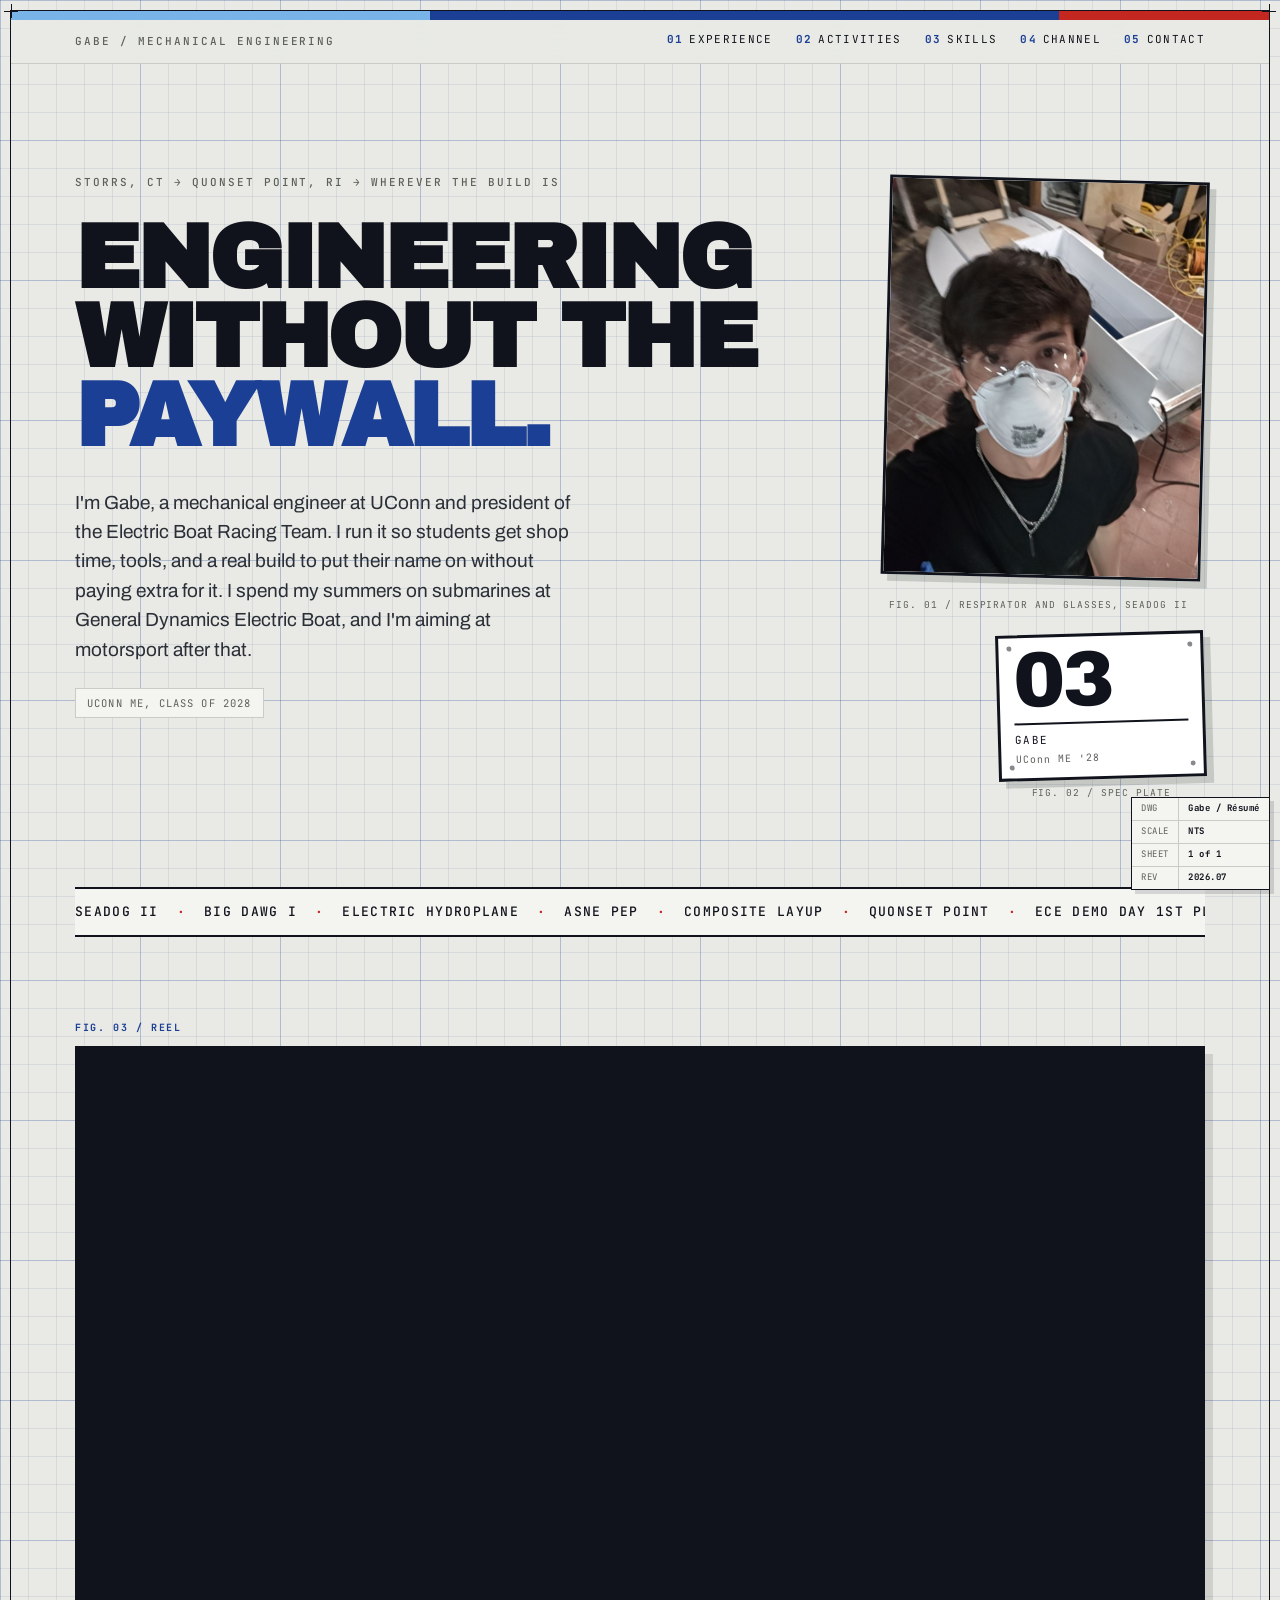
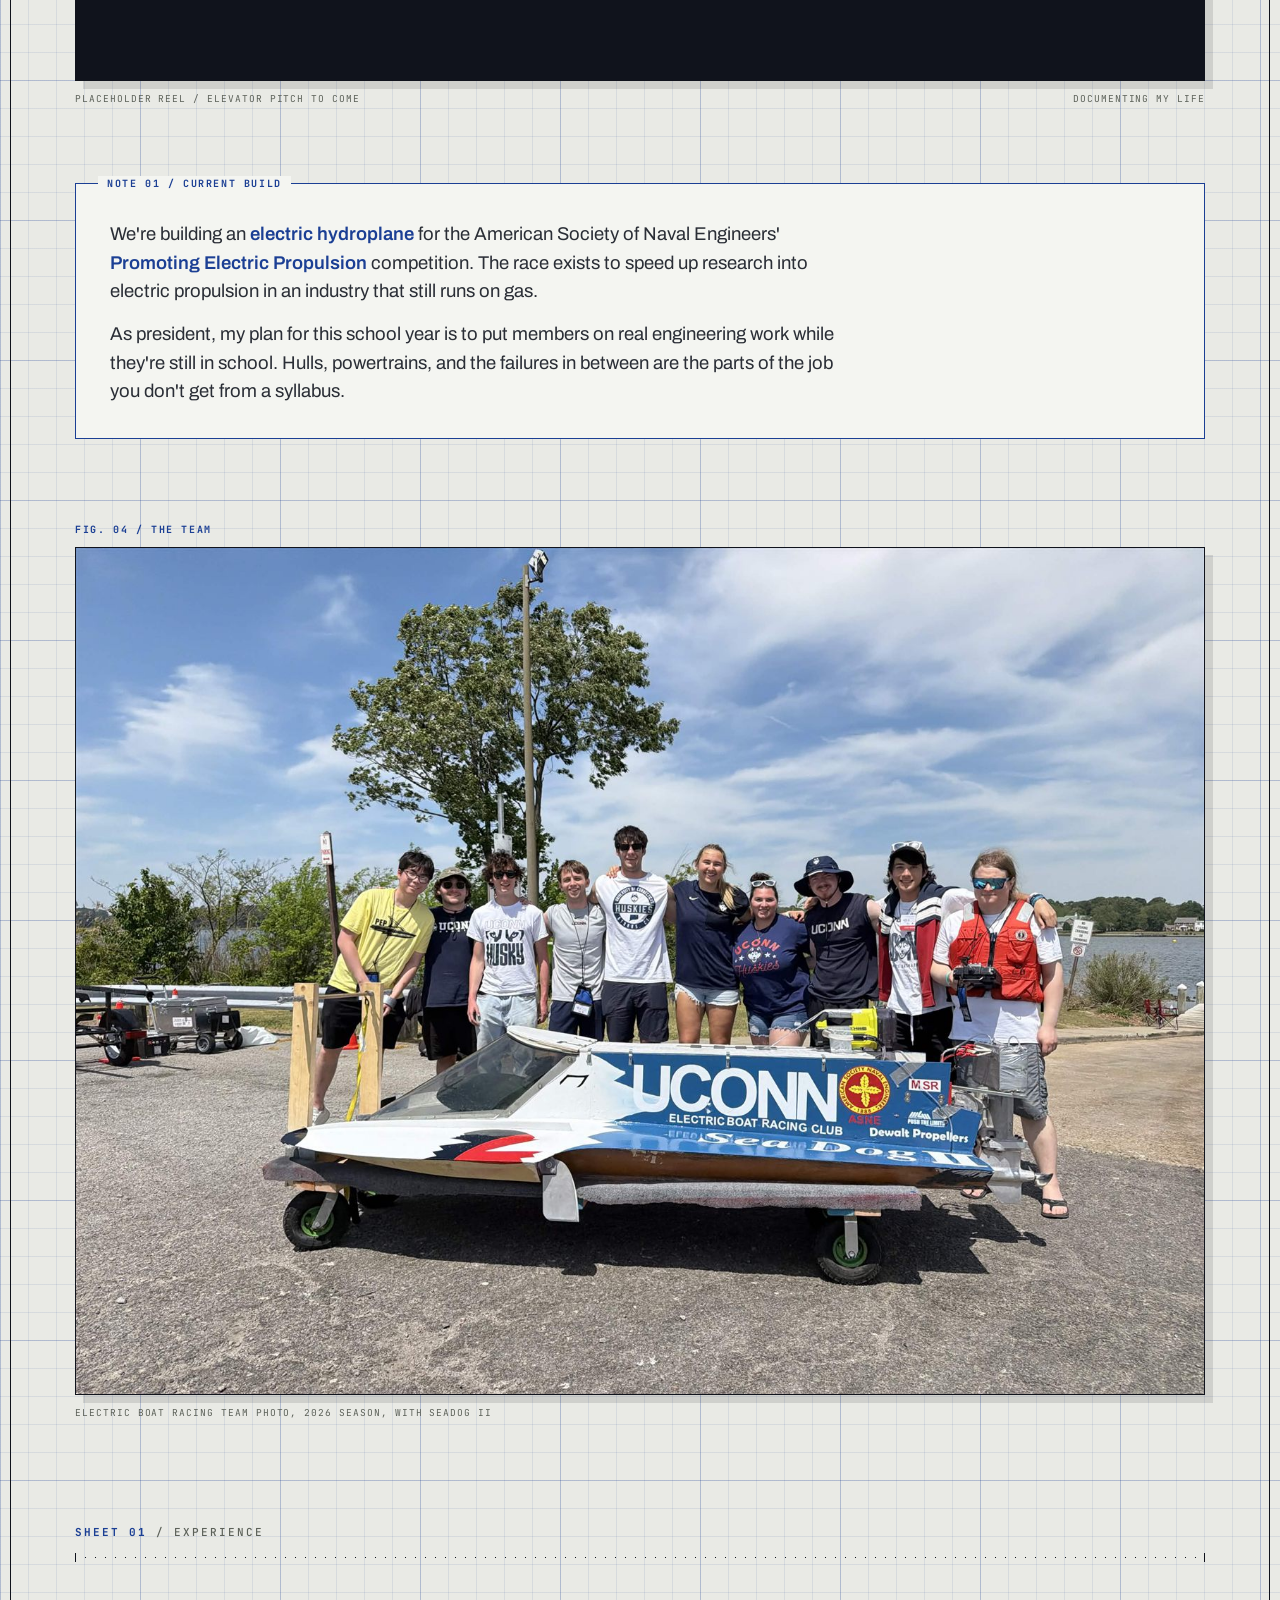
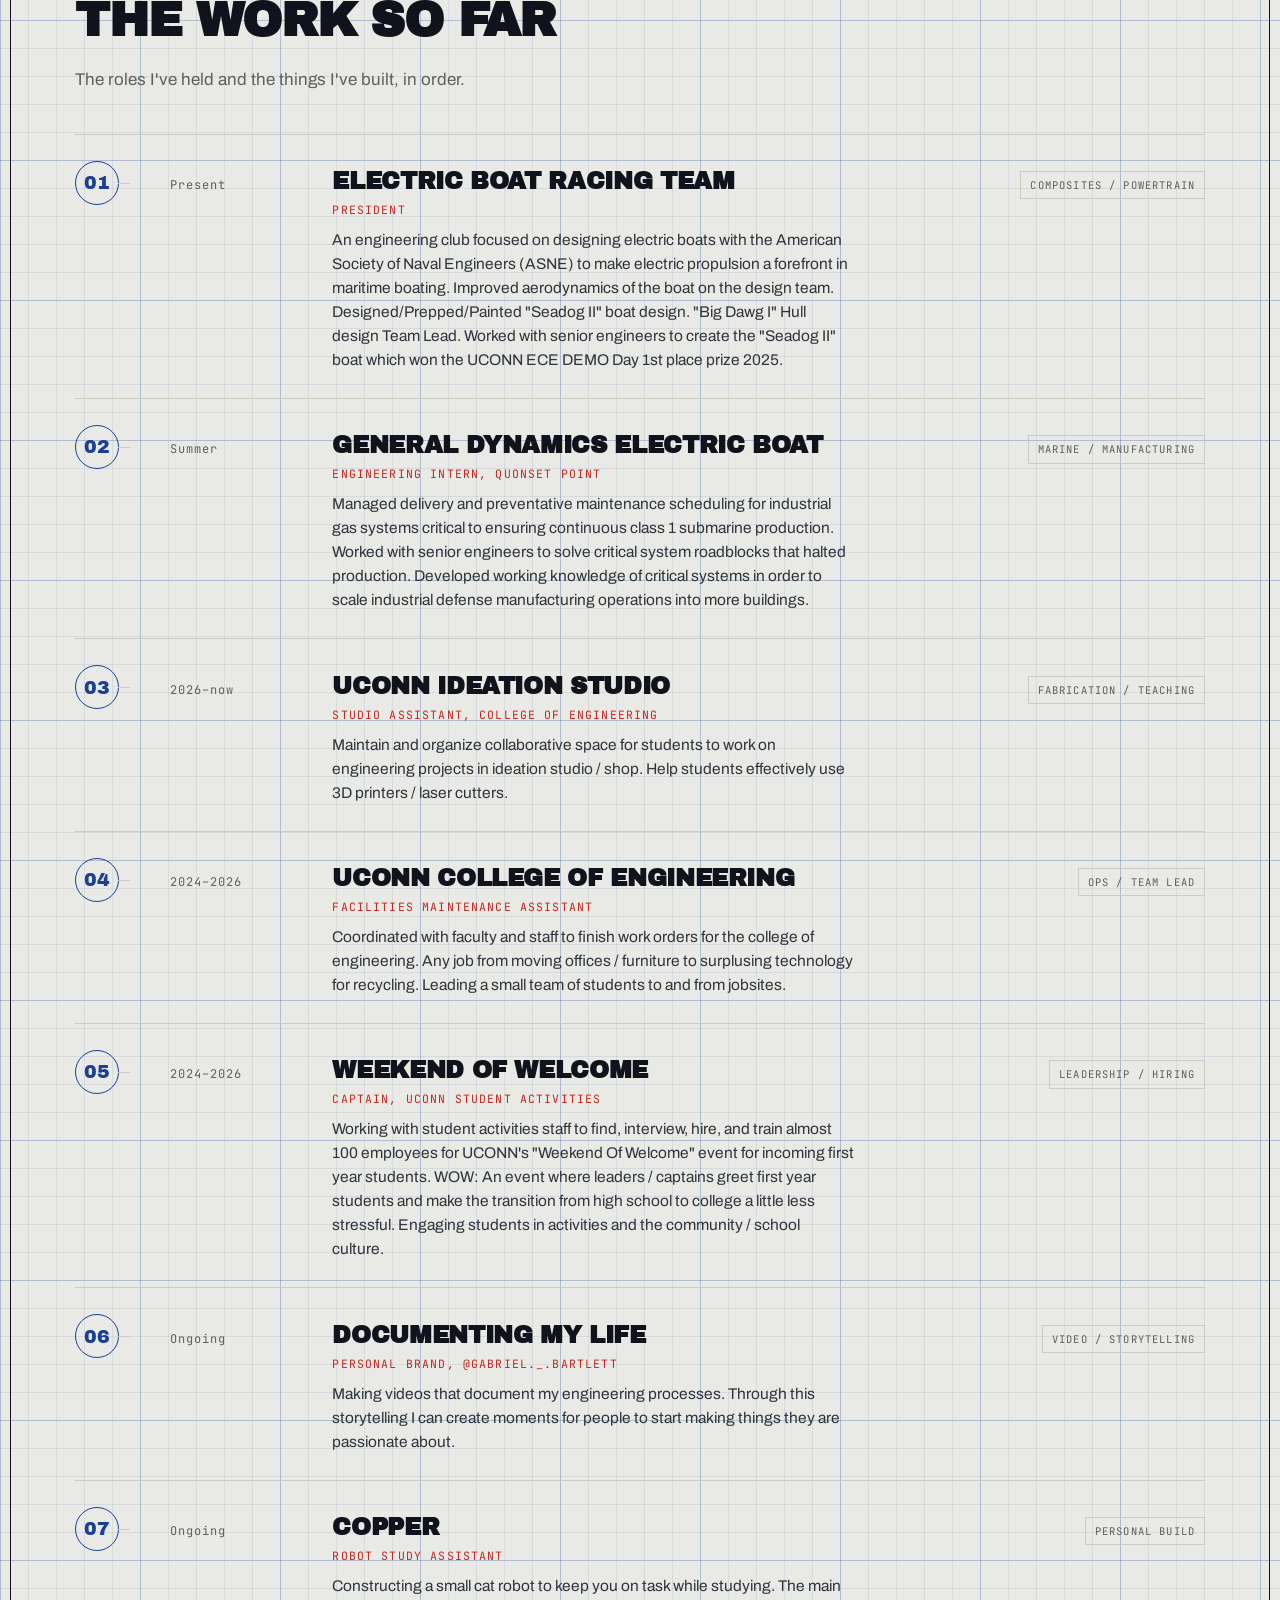
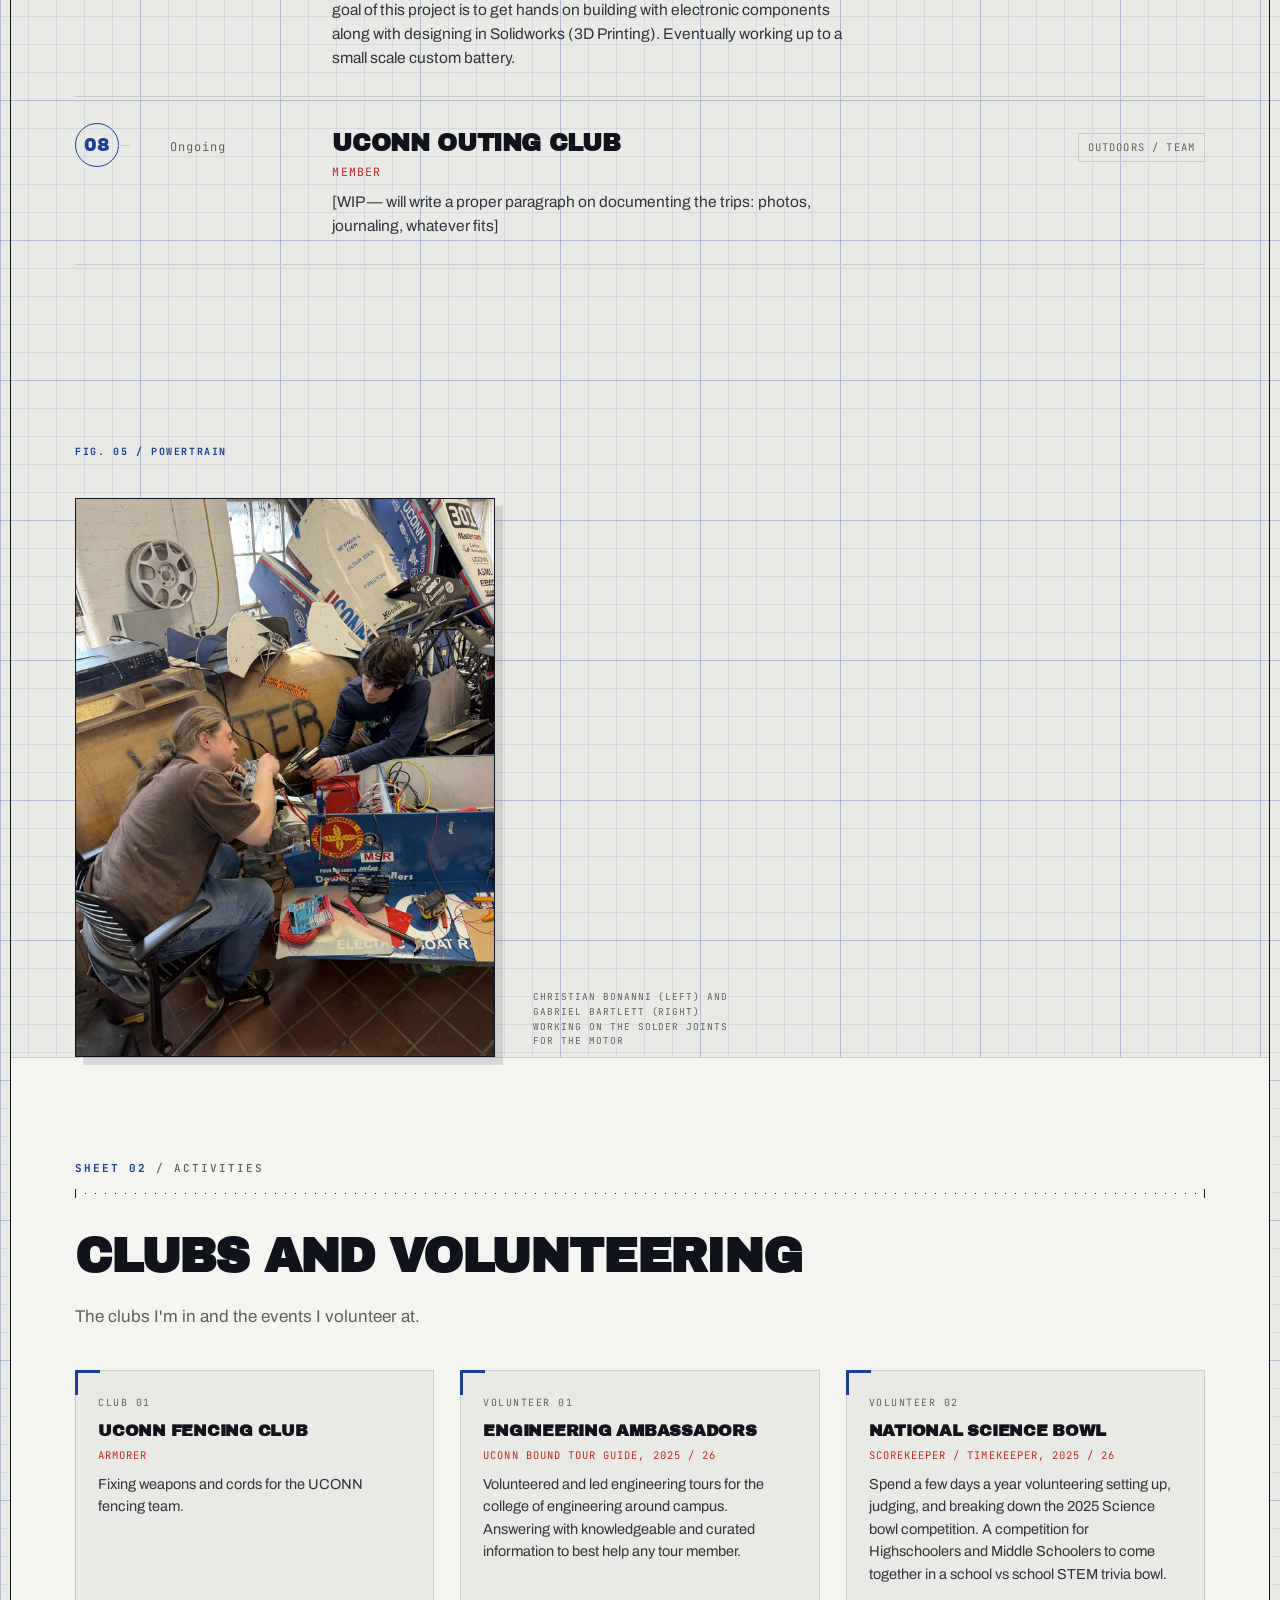
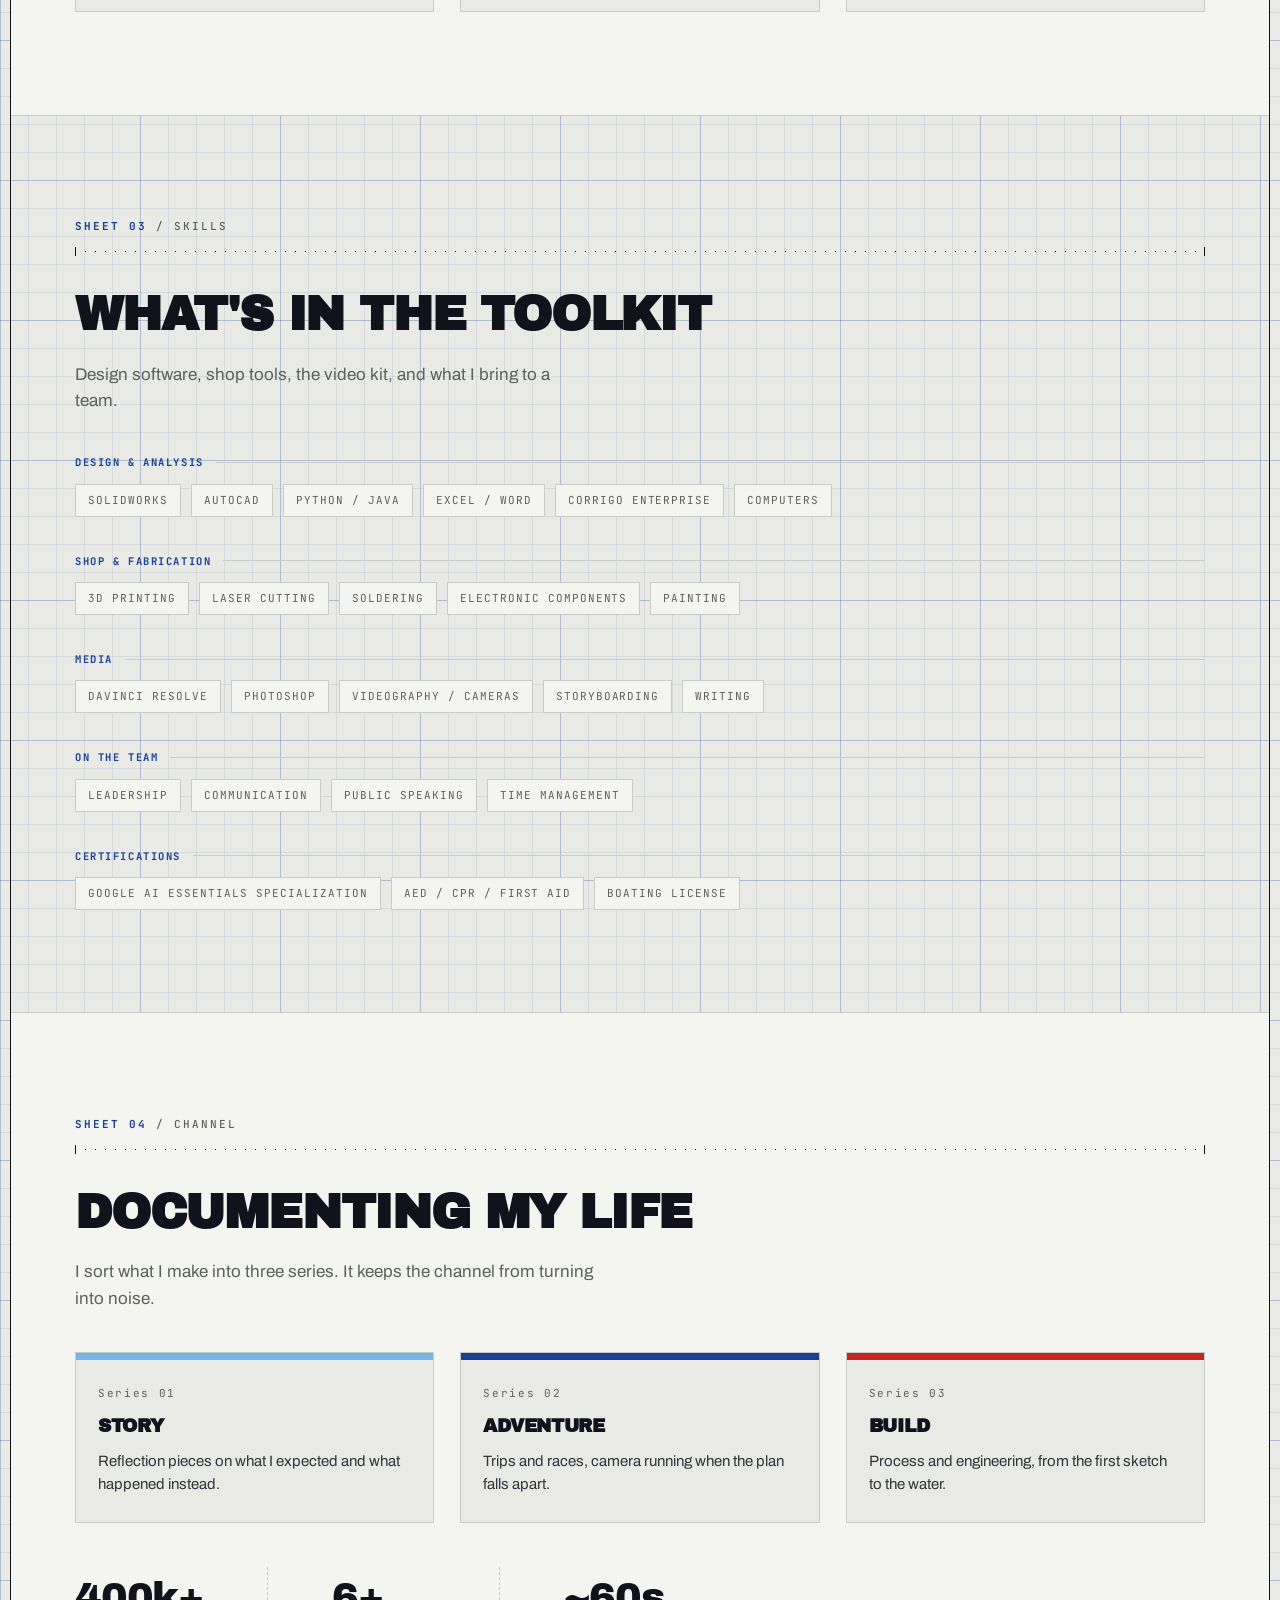
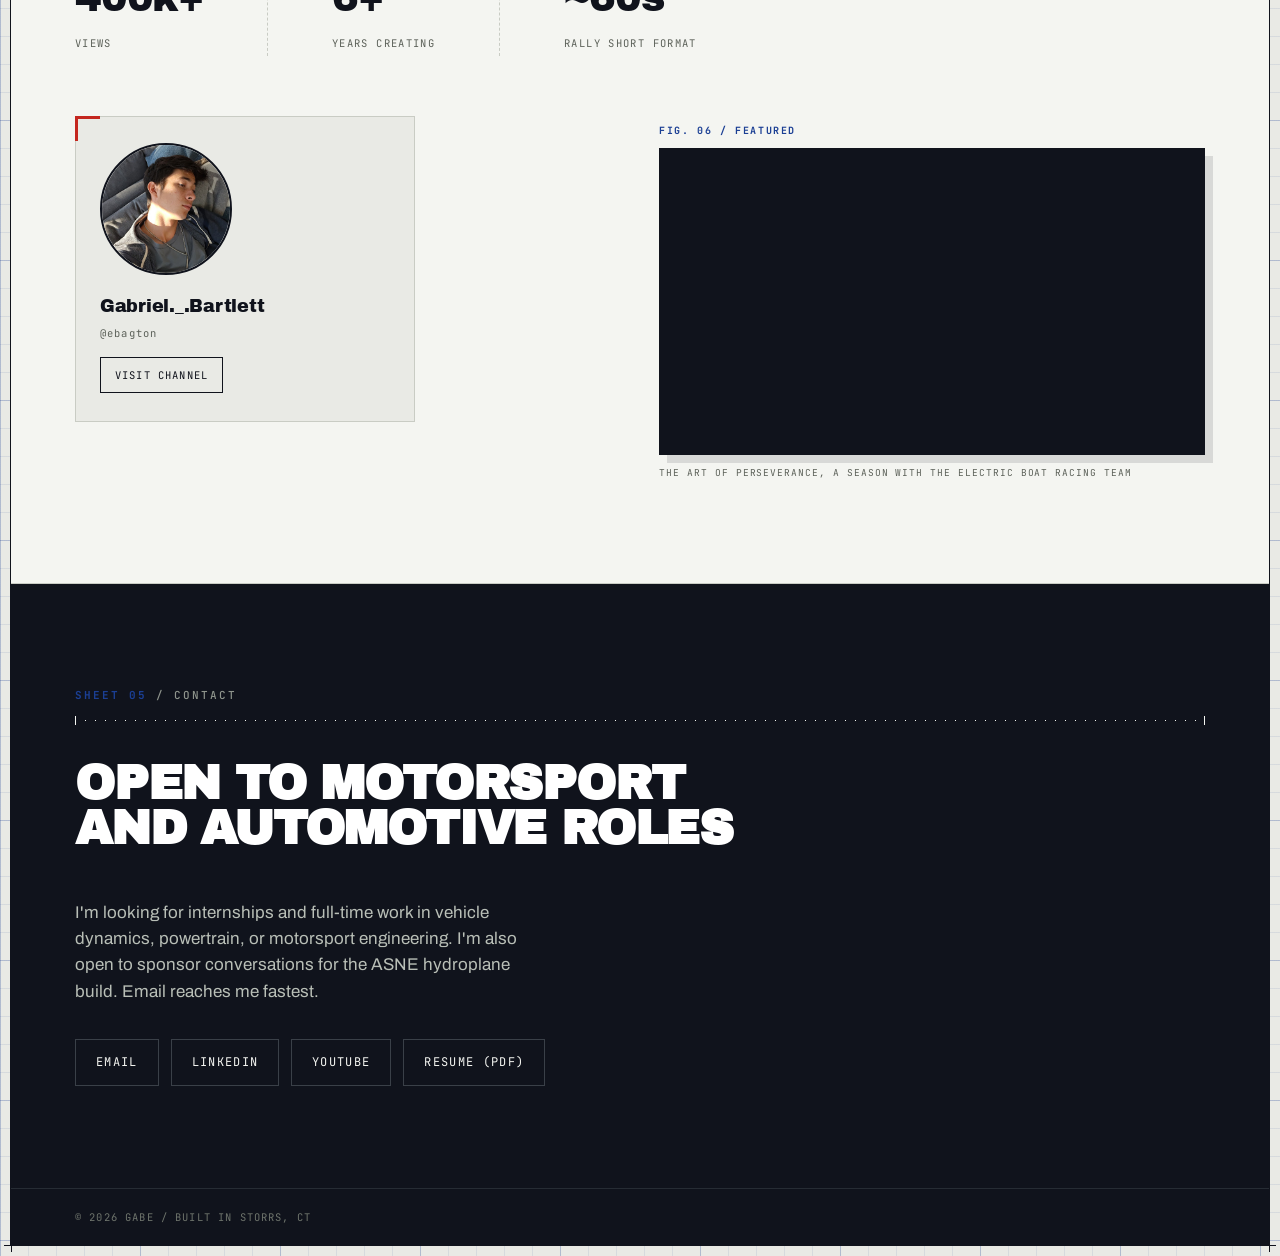
==== index.html @ b27cc030 "Match job descriptions to resume wording, move Outing Club to Experience" ====
<!DOCTYPE html>
<html lang="en">
<head>
<meta charset="utf-8">
<meta name="viewport" content="width=device-width, initial-scale=1">
<title>Gabe / Mechanical Engineering / Documenting My Life</title>
<meta name="description" content="Gabriel Bartlett, mechanical engineering at UConn. President of the Electric Boat Racing Team and summer engineering intern at General Dynamics Electric Boat.">
<link rel="preconnect" href="https://fonts.googleapis.com">
<link rel="preconnect" href="https://fonts.gstatic.com" crossorigin>
<link href="https://fonts.googleapis.com/css2?family=Archivo+Black&family=Archivo:wght@400;500;600&family=JetBrains+Mono:wght@400;500;700&display=swap" rel="stylesheet">
<style>
:root{
  --paper:#E9EAE5;
  --paper-2:#F4F5F1;
  --ink:#10131C;
  --ink-soft:#5C6159;
  --line:#C9CCC4;
  --blue:#1B3F94;
  --sky:#79B4E8;
  --red:#C4271F;
  --grid:rgba(27,63,148,.09);
  --grid-strong:rgba(27,63,148,.20);
  --pad:clamp(20px,5vw,72px);
}
*{box-sizing:border-box;margin:0;padding:0}
html{scroll-behavior:smooth}
body{
  background-color:var(--paper);
  background-image:
    linear-gradient(var(--grid-strong) 1px, transparent 1px),
    linear-gradient(90deg, var(--grid-strong) 1px, transparent 1px),
    linear-gradient(var(--grid) 1px, transparent 1px),
    linear-gradient(90deg, var(--grid) 1px, transparent 1px);
  background-size: 140px 140px, 140px 140px, 28px 28px, 28px 28px;
  color:var(--ink);
  font-family:"Archivo",system-ui,sans-serif;
  font-size:17px;
  line-height:1.55;
  -webkit-font-smoothing:antialiased;
}
.mono{font-family:"JetBrains Mono",ui-monospace,monospace}
.eyebrow{
  font-family:"JetBrains Mono",monospace;
  font-size:11px;font-weight:500;
  letter-spacing:.18em;text-transform:uppercase;
  color:var(--ink-soft);
}
.eyebrow b{color:var(--blue);font-weight:700}
a{color:inherit}
:focus-visible{outline:3px solid var(--red);outline-offset:3px}

/* ---------- drawing sheet frame ---------- */
.sheet{position:relative;margin:10px;border:1.5px solid var(--ink)}
.cross{position:absolute;width:14px;height:14px;pointer-events:none}
.cross::before{content:"";position:absolute;top:50%;left:0;right:0;height:1px;background:var(--ink)}
.cross::after{content:"";position:absolute;left:50%;top:0;bottom:0;width:1px;background:var(--ink)}
.cross.tl{top:-7px;left:-7px}
.cross.tr{top:-7px;right:-7px}
.cross.bl{bottom:-7px;left:-7px}
.cross.br{bottom:-7px;right:-7px}

.title-block{
  position:fixed;right:10px;bottom:10px;z-index:61;
  background:var(--paper-2);border:1.5px solid var(--ink);
  font-family:"JetBrains Mono",monospace;font-size:9px;letter-spacing:.06em;
  display:grid;grid-template-columns:auto auto;
  box-shadow:4px 4px 0 rgba(16,19,28,.14);
}
.title-block div{padding:4px 9px;border-top:1px solid var(--line);border-left:1px solid var(--line);white-space:nowrap}
.title-block div:nth-child(1),.title-block div:nth-child(2){border-top:none}
.title-block div:nth-child(odd){border-left:none}
.title-block .k{color:var(--ink-soft);text-transform:uppercase}
.title-block .v{font-weight:700}

/* ---------- ruler dimension divider ---------- */
.rule-dim{
  height:9px;margin:12px 0 clamp(24px,3.4vw,36px);position:relative;
  background:repeating-linear-gradient(90deg, var(--ink) 0 1px, transparent 1px 10px) center / 100% 1px no-repeat;
}
.rule-dim::before,.rule-dim::after{content:"";position:absolute;top:0;width:1px;height:9px;background:var(--ink)}
.rule-dim::before{left:0}
.rule-dim::after{right:0}
#contact .rule-dim{background-image:repeating-linear-gradient(90deg, var(--paper-2) 0 1px, transparent 1px 10px)}
#contact .rule-dim::before,#contact .rule-dim::after{background:var(--paper-2)}

/* ---------- livery stripe ---------- */
.livery{display:flex;width:100%;height:9px}
.livery i{display:block;flex:1;height:100%}
.livery i:nth-child(1){background:var(--sky);flex:2}
.livery i:nth-child(2){background:var(--blue);flex:3}
.livery i:nth-child(3){background:var(--red);flex:1}

/* ---------- header ---------- */
.topbar{
  position:sticky;top:0;z-index:40;
  background:rgba(233,234,229,.92);
  backdrop-filter:blur(8px);
  border-bottom:1px solid var(--line);
}
.topbar .row{
  display:flex;justify-content:space-between;align-items:center;
  gap:16px;padding:11px var(--pad);
}
.topbar nav{display:flex;gap:clamp(12px,1.8vw,24px);flex-wrap:wrap}
.topbar a{
  font-family:"JetBrains Mono",monospace;font-size:11px;
  letter-spacing:.12em;text-transform:uppercase;text-decoration:none;
  padding-bottom:2px;border-bottom:2px solid transparent;
  white-space:nowrap;
}
.topbar a .n{color:var(--blue);font-weight:700;margin-right:6px}
.topbar a:hover{border-bottom-color:var(--red)}
@media (max-width:620px){
  .topbar a .n{display:none}
  .topbar nav{gap:14px}
}

/* ---------- hero ---------- */
.hero{padding:clamp(48px,9vw,110px) var(--pad) 0;position:relative;overflow:hidden}
.hero-grid{
  display:grid;grid-template-columns:minmax(0,1fr) auto;
  gap:clamp(28px,5vw,64px);align-items:start;
  max-width:1400px;margin:0 auto;
}
h1{
  font-family:"Archivo Black",sans-serif;
  font-size:clamp(2.6rem,7vw,6.6rem);
  line-height:.88;letter-spacing:-.035em;text-transform:uppercase;
}
h1 .hl{color:var(--blue)}
.lede{
  margin-top:clamp(20px,3vw,32px);
  max-width:46ch;font-size:clamp(16px,2vw,19px);color:#2A2E36;
}
.hero .eyebrow{margin-bottom:clamp(18px,3vw,28px)}
.creds{display:flex;flex-wrap:wrap;gap:10px;margin-top:24px}
.creds .tag{
  font-family:"JetBrains Mono",monospace;font-size:10.5px;letter-spacing:.11em;
  text-transform:uppercase;color:var(--ink-soft);
  border:1px solid var(--line);background:var(--paper-2);padding:6px 11px;
}

/* side column: photo + plate */
.side{display:flex;flex-direction:column;align-items:flex-end;gap:20px}
.fig-cap{font-family:"JetBrains Mono",monospace;font-size:9.5px;letter-spacing:.1em;text-transform:uppercase;color:var(--ink-soft);text-align:center;margin-top:8px}
.photo-frame{
  width:clamp(160px,26vw,380px);
  aspect-ratio:4/5;
  border:3px solid var(--ink);
  background:var(--paper-2);
  overflow:hidden;
  box-shadow:7px 7px 0 rgba(16,19,28,.16);
  transform:rotate(1.4deg) scale(.96);transform-origin:right;
}
.photo-frame img{width:100%;height:100%;object-fit:cover;display:block}

/* rally plate */
.plate{
  position:relative;
  width:clamp(150px,20vw,208px);
  background:#fff;border:3px solid var(--ink);
  padding:12px 14px 10px;
  box-shadow:7px 7px 0 rgba(16,19,28,.16);
  transform:rotate(-1.6deg);
}
.plate .rivet{position:absolute;width:5px;height:5px;border-radius:50%;background:var(--ink);opacity:.5}
.plate .rivet.tl{top:8px;left:8px}
.plate .rivet.tr{top:8px;right:8px}
.plate .rivet.bl{bottom:8px;left:8px}
.plate .rivet.br{bottom:8px;right:8px}
.plate .num{
  font-family:"Archivo Black",sans-serif;
  font-size:clamp(52px,7vw,78px);line-height:.82;letter-spacing:-.04em;
}
.plate .rule{height:2px;background:var(--ink);margin:9px 0 7px}
.plate .nm{font-family:"JetBrains Mono",monospace;font-size:11px;letter-spacing:.13em;text-transform:uppercase}
.plate .sub{font-family:"JetBrains Mono",monospace;font-size:10px;letter-spacing:.1em;color:var(--ink-soft);margin-top:3px}

/* ---------- index ticker (signature) ---------- */
.ticker{
  margin-top:clamp(44px,7vw,86px);
  border-top:2px solid var(--ink);border-bottom:2px solid var(--ink);
  background:var(--paper-2);
  overflow:hidden;white-space:nowrap;position:relative;
}
.ticker-track{display:inline-flex;animation:slide 46s linear infinite}
.ticker-track span{
  font-family:"JetBrains Mono",monospace;font-weight:500;
  font-size:13px;letter-spacing:.1em;text-transform:uppercase;
  padding:13px 0;
}
.ticker-track b{color:var(--red);font-weight:700;padding:0 18px}
@keyframes slide{from{transform:translateX(0)}to{transform:translateX(-50%)}}

/* ---------- reel (video panel) ---------- */
.reel-wrap{padding:clamp(44px,6vw,76px) var(--pad) 0}
.reel{max-width:1400px;margin:0 auto}
.reel-lbl{
  display:inline-block;margin-bottom:10px;
  font-family:"JetBrains Mono",monospace;font-size:10px;font-weight:700;
  letter-spacing:.16em;text-transform:uppercase;color:var(--blue);
}
.reel-frame{
  position:relative;aspect-ratio:16/9;
  border:1.5px solid var(--ink);background:var(--ink);
  box-shadow:8px 8px 0 rgba(16,19,28,.12);
}
.reel-frame iframe{position:absolute;inset:0;width:100%;height:100%;border:0;display:block}
.reel-cap{
  display:flex;justify-content:space-between;gap:16px;flex-wrap:wrap;margin-top:11px;
  font-family:"JetBrains Mono",monospace;font-size:9.5px;
  letter-spacing:.1em;text-transform:uppercase;color:var(--ink-soft);
}

/* ---------- figures ---------- */
.fig-wrap{padding:clamp(44px,6vw,76px) var(--pad) 0}
.figure{max-width:1400px;margin:0 auto}
.fig-lbl{
  display:inline-block;margin-bottom:10px;
  font-family:"JetBrains Mono",monospace;font-size:10px;font-weight:700;
  letter-spacing:.16em;text-transform:uppercase;color:var(--blue);
}
.figure-frame{
  position:relative;border:1.5px solid var(--ink);background:var(--paper-2);
  box-shadow:8px 8px 0 rgba(16,19,28,.12);line-height:0;
}
.figure-frame img{width:100%;height:auto;display:block}
.figure figcaption{
  margin-top:11px;
  font-family:"JetBrains Mono",monospace;font-size:9.5px;
  letter-spacing:.1em;text-transform:uppercase;color:var(--ink-soft);
}
.figure.tall{
  display:grid;grid-template-columns:minmax(0,420px) minmax(0,1fr);
  gap:clamp(20px,3vw,44px);align-items:end;
}
.figure.tall .fig-lbl{grid-column:1/-1;margin-bottom:0}
.figure.tall figcaption{margin-top:0;padding-bottom:8px;max-width:34ch}
@media (max-width:700px){
  .figure.tall{grid-template-columns:1fr;align-items:start}
  .figure.tall figcaption{margin-top:11px;padding-bottom:0}
}

/* ---------- drawing note callout ---------- */
.note-wrap{padding:clamp(44px,6vw,76px) var(--pad) 0}
.note-block{
  max-width:1400px;margin:0 auto;position:relative;
  border:1.5px solid var(--blue);background:var(--paper-2);
  padding:clamp(26px,3.4vw,36px) clamp(22px,3vw,34px) clamp(24px,3.2vw,32px);
}
.note-block .lbl{
  position:absolute;top:-8px;left:22px;background:var(--paper-2);
  padding:0 9px;font-family:"JetBrains Mono",monospace;font-size:10px;
  letter-spacing:.16em;text-transform:uppercase;color:var(--blue);font-weight:700;
}
.note-block p{font-size:clamp(16px,1.9vw,18.5px);max-width:68ch;color:#2A2E36}
.note-block p + p{margin-top:14px}
.note-block b{color:var(--blue);font-weight:600}

/* ---------- sections ---------- */
section{padding:clamp(56px,8vw,104px) var(--pad)}
.wrap{max-width:1400px;margin:0 auto}
h2{
  font-family:"Archivo Black",sans-serif;
  font-size:clamp(1.7rem,4.4vw,3rem);
  line-height:.95;letter-spacing:-.025em;text-transform:uppercase;
  margin:10px 0 clamp(28px,4vw,48px);
}
.sec-note{max-width:52ch;color:var(--ink-soft);margin:-24px 0 40px}

/* roadbook */
.stage{
  display:grid;
  grid-template-columns:64px 132px minmax(0,1fr) auto;
  gap:clamp(14px,2.4vw,32px);align-items:baseline;
  padding:26px 0;border-top:1px solid var(--line);
  transition:background .18s ease,padding-left .18s ease;
}
.stage:last-child{border-bottom:1px solid var(--line)}
.stage:hover{background:var(--paper-2)}
.stage .no{
  font-family:"Archivo Black",sans-serif;font-size:19px;
  color:var(--blue);letter-spacing:-.02em;
  width:44px;height:44px;border-radius:50%;border:1.5px solid var(--blue);
  display:flex;align-items:center;justify-content:center;position:relative;
}
.stage .no::after{content:"";position:absolute;top:50%;left:100%;width:12px;height:1px;background:var(--line)}
.stage .yr{font-family:"JetBrains Mono",monospace;font-size:12px;letter-spacing:.09em;color:var(--ink-soft);padding-top:4px}
.stage h3{font-family:"Archivo Black",sans-serif;font-size:clamp(1.05rem,2.4vw,1.5rem);letter-spacing:-.015em;text-transform:uppercase;line-height:1.05}
.stage .role{font-family:"JetBrains Mono",monospace;font-size:11.5px;letter-spacing:.1em;text-transform:uppercase;color:var(--red);margin:7px 0 9px}
.stage p{max-width:58ch;color:#2F343B;font-size:15.5px}
.stage .tag{
  font-family:"JetBrains Mono",monospace;font-size:10.5px;letter-spacing:.11em;
  text-transform:uppercase;color:var(--ink-soft);
  border:1px solid var(--line);padding:5px 9px;white-space:nowrap;
}

/* activities (clubs + volunteer) */
#activities{background:var(--paper-2);border-top:1px solid var(--line);border-bottom:1px solid var(--line)}
.crew{display:grid;grid-template-columns:repeat(auto-fit,minmax(248px,1fr));gap:clamp(16px,2.4vw,26px)}
.crew-card{background:var(--paper);border:1px solid var(--line);padding:24px 22px 26px;position:relative}
.crew-card::before{content:"";position:absolute;top:-1px;left:-1px;width:22px;height:22px;border-top:3px solid var(--blue);border-left:3px solid var(--blue)}
.crew-card .n{font-family:"JetBrains Mono",monospace;font-size:10px;letter-spacing:.15em;text-transform:uppercase;color:var(--ink-soft);margin-bottom:11px}
.crew-card h4{font-family:"Archivo Black",sans-serif;font-size:1.02rem;text-transform:uppercase;letter-spacing:-.015em;line-height:1.1;margin-bottom:7px}
.crew-card .role{font-family:"JetBrains Mono",monospace;font-size:10.5px;letter-spacing:.1em;text-transform:uppercase;color:var(--red);margin-bottom:10px}
.crew-card p{font-size:14.5px;color:#2F343B}

/* skills toolkit */
.tool-group{margin-bottom:clamp(26px,3.2vw,36px)}
.tool-group:last-child{margin-bottom:0}
.tool-group .gl{
  display:flex;align-items:center;gap:12px;margin-bottom:13px;
  font-family:"JetBrains Mono",monospace;font-size:10.5px;font-weight:700;
  letter-spacing:.15em;text-transform:uppercase;color:var(--blue);
}
.tool-group .gl::after{content:"";flex:1;height:1px;background:var(--line)}
.tools{display:flex;flex-wrap:wrap;gap:10px}
.tools .tag{
  font-family:"JetBrains Mono",monospace;font-size:11px;letter-spacing:.09em;
  text-transform:uppercase;color:var(--ink-soft);
  background:var(--paper-2);border:1px solid var(--line);padding:7px 12px;
}

/* lanes */
#channel{background:var(--paper-2);border-top:1px solid var(--line);border-bottom:1px solid var(--line)}
.lanes{display:grid;grid-template-columns:repeat(auto-fit,minmax(238px,1fr));gap:clamp(16px,2.4vw,26px)}
.lane{background:var(--paper);border:1px solid var(--line);padding:24px 22px 26px;position:relative}
.lane::before{content:"";position:absolute;inset:0 0 auto 0;height:7px}
.lane:nth-child(1)::before{background:var(--sky)}
.lane:nth-child(2)::before{background:var(--blue)}
.lane:nth-child(3)::before{background:var(--red)}
.lane .n{font-family:"JetBrains Mono",monospace;font-size:11px;letter-spacing:.15em;color:var(--ink-soft);margin:8px 0 10px}
.lane h4{font-family:"Archivo Black",sans-serif;font-size:1.15rem;text-transform:uppercase;letter-spacing:-.015em;margin-bottom:9px}
.lane p{font-size:15px;color:#2F343B}
.stat{margin-top:clamp(30px,4vw,44px);display:flex;flex-wrap:wrap;gap:clamp(24px,5vw,64px)}
.stat div{padding-left:clamp(24px,5vw,64px);border-left:1.5px dashed var(--line)}
.stat div:first-child{padding-left:0;border-left:none}
.stat div span{display:block;font-family:"Archivo Black",sans-serif;font-size:clamp(1.6rem,4vw,2.5rem);letter-spacing:-.03em}
.stat div small{font-family:"JetBrains Mono",monospace;font-size:10.5px;letter-spacing:.13em;text-transform:uppercase;color:var(--ink-soft)}

/* channel footer: channel card + featured video */
.channel-foot{
  display:grid;grid-template-columns:repeat(2,minmax(0,1fr));
  gap:clamp(20px,3vw,44px);align-items:start;
  margin-top:clamp(36px,5vw,60px);
}
/* auto inline margins stop a grid item stretching, so reset them here */
.channel-foot .figure{margin:0;max-width:none;width:100%}
.chan-card{
  display:block;text-decoration:none;position:relative;
  background:var(--paper);border:1px solid var(--line);
  padding:26px 24px 28px;max-width:340px;
  transition:border-color .16s ease;
}
.chan-card::before{content:"";position:absolute;top:-1px;left:-1px;width:22px;height:22px;border-top:3px solid var(--red);border-left:3px solid var(--red)}
.chan-card:hover{border-color:var(--ink)}
.chan-card img{width:132px;height:132px;border-radius:50%;display:block;border:2px solid var(--ink);margin-bottom:18px}
.chan-name{display:block;font-family:"Archivo Black",sans-serif;font-size:1.1rem;letter-spacing:-.015em;margin-bottom:5px}
.chan-handle{display:block;font-family:"JetBrains Mono",monospace;font-size:10.5px;letter-spacing:.11em;color:var(--ink-soft);margin-bottom:16px}
.chan-cta{
  display:inline-block;font-family:"JetBrains Mono",monospace;font-size:10.5px;
  letter-spacing:.11em;text-transform:uppercase;
  border:1px solid var(--ink);padding:9px 14px;
  transition:background .16s ease,color .16s ease;
}
.chan-card:hover .chan-cta{background:var(--ink);color:var(--paper-2)}
@media (max-width:760px){.channel-foot{grid-template-columns:1fr}}

/* contact */
#contact{background:var(--ink);color:var(--paper-2)}
#contact .eyebrow{color:#8E948C}
#contact h2{color:#fff}
#contact p{max-width:48ch;color:#B9BFB7}
.links{display:flex;flex-wrap:wrap;gap:12px;margin-top:34px}
.links a{
  font-family:"JetBrains Mono",monospace;font-size:12px;letter-spacing:.11em;
  text-transform:uppercase;text-decoration:none;
  border:1px solid #3A4048;padding:13px 20px;
  transition:background .16s ease,color .16s ease,border-color .16s ease;
}
.links a:hover{background:var(--paper-2);color:var(--ink);border-color:var(--paper-2)}
footer{padding:20px var(--pad);background:var(--ink);color:#6E746C;font-family:"JetBrains Mono",monospace;font-size:10.5px;letter-spacing:.11em;text-transform:uppercase;border-top:1px solid #262C34}

/* reveal */
.rv{opacity:0;transform:translateY(16px);transition:opacity .55s ease,transform .55s ease}
.rv.in{opacity:1;transform:none}

@media (max-width:860px){
  .hero-grid{grid-template-columns:1fr}
  .side{order:-1;flex-direction:row;align-items:flex-start;justify-content:flex-start;gap:16px}
  .photo-frame{transform:rotate(1.4deg) scale(.86);transform-origin:left}
  .plate{transform:rotate(-1.6deg) scale(.86);transform-origin:left}
  .stage{grid-template-columns:44px 1fr;row-gap:6px}
  .stage .no{width:36px;height:36px;font-size:15px}
  .stage .no::after{display:none}
  .stage .yr{grid-column:2}
  .stage .body{grid-column:1/-1}
  .stage .tag{grid-column:1/-1;justify-self:start}
  .title-block{display:none}
}
@media (max-width:700px){
  .sheet{margin:6px}
  .cross{width:10px;height:10px}
  .cross.tl,.cross.tr{top:-5px}
  .cross.bl,.cross.br{bottom:-5px}
  .cross.tl,.cross.bl{left:-5px}
  .cross.tr,.cross.br{right:-5px}
}
@media (prefers-reduced-motion:reduce){
  .ticker-track{animation:none}
  .rv{opacity:1;transform:none;transition:none}
  html{scroll-behavior:auto}
}
</style>
</head>
<body>
<div class="sheet">
<i class="cross tl" aria-hidden="true"></i>
<i class="cross tr" aria-hidden="true"></i>
<i class="cross bl" aria-hidden="true"></i>
<i class="cross br" aria-hidden="true"></i>

<div class="livery" aria-hidden="true"><i></i><i></i><i></i></div>

<header class="topbar">
  <div class="row">
    <span class="eyebrow">Gabe / Mechanical Engineering</span>
    <nav>
      <a href="#experience"><span class="n">01</span>Experience</a>
      <a href="#activities"><span class="n">02</span>Activities</a>
      <a href="#skills"><span class="n">03</span>Skills</a>
      <a href="#channel"><span class="n">04</span>Channel</a>
      <a href="#contact"><span class="n">05</span>Contact</a>
    </nav>
  </div>
</header>

<main>
<div class="hero">
  <div class="hero-grid">
    <div>
      <p class="eyebrow">Storrs, CT → Quonset Point, RI → wherever the build is</p>
      <h1>Engineering<br>without the<br><span class="hl">paywall.</span></h1>
      <p class="lede">I'm Gabe, a mechanical engineer at UConn and president of the Electric Boat Racing Team. I run it so students get shop time, tools, and a real build to put their name on without paying extra for it. I spend my summers on submarines at General Dynamics Electric Boat, and I'm aiming at motorsport after that.</p>
      <div class="creds">
        <span class="tag">UConn ME, Class of 2028</span>
      </div>
    </div>
    <div class="side">
      <div>
        <div class="photo-frame">
          <img src="images/respirator-seadog2.jpg" width="720" height="1280" loading="lazy"
               alt="Gabriel Bartlett in a respirator and safety glasses, with the Seadog II hull behind him in the shop">
        </div>
        <p class="fig-cap">Fig. 01 / Respirator and glasses, Seadog II</p>
      </div>
      <div>
        <div class="plate" aria-label="Competition plate, number 3">
          <i class="rivet tl" aria-hidden="true"></i>
          <i class="rivet tr" aria-hidden="true"></i>
          <i class="rivet bl" aria-hidden="true"></i>
          <i class="rivet br" aria-hidden="true"></i>
          <div class="num">03</div>
          <div class="rule"></div>
          <div class="nm">Gabe</div>
          <div class="sub">UConn ME '28</div>
        </div>
        <p class="fig-cap">Fig. 02 / Spec plate</p>
      </div>
    </div>
  </div>

  <div class="ticker" aria-label="Project index">
    <div class="ticker-track">
      <span>Seadog II<b>·</b>Big Dawg I<b>·</b>electric hydroplane<b>·</b>ASNE PEP<b>·</b>composite layup<b>·</b>Quonset Point<b>·</b>ECE DEMO Day 1st place<b>·</b>Copper<b>·</b>President, EBRT<b>·</b>armorer<b>·</b>Documenting My Life<b>·</b>Class of 2028<b>·</b>&nbsp;</span>
      <span aria-hidden="true">Seadog II<b>·</b>Big Dawg I<b>·</b>electric hydroplane<b>·</b>ASNE PEP<b>·</b>composite layup<b>·</b>Quonset Point<b>·</b>ECE DEMO Day 1st place<b>·</b>Copper<b>·</b>President, EBRT<b>·</b>armorer<b>·</b>Documenting My Life<b>·</b>Class of 2028<b>·</b>&nbsp;</span>
    </div>
  </div>
</div>

<div class="reel-wrap">
  <div class="reel rv">
    <span class="reel-lbl">Fig. 03 / Reel</span>
    <div class="reel-frame">
      <!-- SWAP THE VIDEO HERE: replace AV6gxDawrHI with the new YouTube video ID,
           then update the title attribute and the caption text below. -->
      <iframe
        src="https://www.youtube-nocookie.com/embed/AV6gxDawrHI"
        title="Documenting My Life"
        loading="lazy"
        referrerpolicy="strict-origin-when-cross-origin"
        allow="accelerometer; autoplay; clipboard-write; encrypted-media; gyroscope; picture-in-picture; web-share"
        allowfullscreen></iframe>
    </div>
    <div class="reel-cap">
      <span>Placeholder reel / elevator pitch to come</span>
      <span>Documenting My Life</span>
    </div>
  </div>
</div>

<div class="note-wrap">
  <div class="note-block rv">
    <span class="lbl">Note 01 / Current build</span>
    <p>We're building an <b>electric hydroplane</b> for the American Society of Naval Engineers' <b>Promoting Electric Propulsion</b> competition. The race exists to speed up research into electric propulsion in an industry that still runs on gas.</p>
    <p>As president, my plan for this school year is to put members on real engineering work while they're still in school. Hulls, powertrains, and the failures in between are the parts of the job you don't get from a syllabus.</p>
  </div>
</div>

<div class="fig-wrap">
  <figure class="figure rv">
    <span class="fig-lbl">Fig. 04 / The team</span>
    <div class="figure-frame">
      <img src="images/team-2026.jpg" width="1600" height="1200" loading="lazy"
           alt="The UConn Electric Boat Racing Team standing together behind Seadog II at the water's edge">
    </div>
    <figcaption>Electric Boat Racing Team photo, 2026 season, with Seadog II</figcaption>
  </figure>
</div>

<section id="experience">
  <div class="wrap">
    <p class="eyebrow"><b>Sheet 01</b> / Experience</p>
    <div class="rule-dim" aria-hidden="true"></div>
    <h2>The work so far</h2>
    <p class="sec-note">The roles I've held and the things I've built, in order.</p>

    <div class="stage rv">
      <div class="no">01</div>
      <div class="yr">Present</div>
      <div class="body">
        <h3>Electric Boat Racing Team</h3>
        <div class="role">President</div>
        <p>An engineering club focused on designing electric boats with the American Society of Naval Engineers (ASNE) to make electric propulsion a forefront in maritime boating. Improved aerodynamics of the boat on the design team. Designed/Prepped/Painted "Seadog II" boat design. "Big Dawg I" Hull design Team Lead. Worked with senior engineers to create the "Seadog II" boat which won the UCONN ECE DEMO Day 1st place prize 2025.</p>
      </div>
      <div class="tag">Composites / Powertrain</div>
    </div>

    <div class="stage rv">
      <div class="no">02</div>
      <div class="yr">Summer</div>
      <div class="body">
        <h3>General Dynamics Electric Boat</h3>
        <div class="role">Engineering Intern, Quonset Point</div>
        <p>Managed delivery and preventative maintenance scheduling for industrial gas systems critical to ensuring continuous class 1 submarine production. Worked with senior engineers to solve critical system roadblocks that halted production. Developed working knowledge of critical systems in order to scale industrial defense manufacturing operations into more buildings.</p>
      </div>
      <div class="tag">Marine / Manufacturing</div>
    </div>

    <div class="stage rv">
      <div class="no">03</div>
      <div class="yr">2026–now</div>
      <div class="body">
        <h3>UConn Ideation Studio</h3>
        <div class="role">Studio Assistant, College of Engineering</div>
        <p>Maintain and organize collaborative space for students to work on engineering projects in ideation studio / shop. Help students effectively use 3D printers / laser cutters.</p>
      </div>
      <div class="tag">Fabrication / Teaching</div>
    </div>

    <div class="stage rv">
      <div class="no">04</div>
      <div class="yr">2024–2026</div>
      <div class="body">
        <h3>UConn College of Engineering</h3>
        <div class="role">Facilities Maintenance Assistant</div>
        <p>Coordinated with faculty and staff to finish work orders for the college of engineering. Any job from moving offices / furniture to surplusing technology for recycling. Leading a small team of students to and from jobsites.</p>
      </div>
      <div class="tag">Ops / Team lead</div>
    </div>

    <div class="stage rv">
      <div class="no">05</div>
      <div class="yr">2024–2026</div>
      <div class="body">
        <h3>Weekend of Welcome</h3>
        <div class="role">Captain, UConn Student Activities</div>
        <p>Working with student activities staff to find, interview, hire, and train almost 100 employees for UCONN's "Weekend Of Welcome" event for incoming first year students. WOW: An event where leaders / captains greet first year students and make the transition from high school to college a little less stressful. Engaging students in activities and the community / school culture.</p>
      </div>
      <div class="tag">Leadership / Hiring</div>
    </div>

    <div class="stage rv">
      <div class="no">06</div>
      <div class="yr">Ongoing</div>
      <div class="body">
        <h3>Documenting My Life</h3>
        <div class="role">Personal brand, @gabriel._.bartlett</div>
        <p>Making videos that document my engineering processes. Through this storytelling I can create moments for people to start making things they are passionate about.</p>
      </div>
      <div class="tag">Video / Storytelling</div>
    </div>

    <div class="stage rv">
      <div class="no">07</div>
      <div class="yr">Ongoing</div>
      <div class="body">
        <h3>Copper</h3>
        <div class="role">Robot Study Assistant</div>
        <p>Constructing a small cat robot to keep you on task while studying. The main goal of this project is to get hands on building with electronic components along with designing in Solidworks (3D Printing). Eventually working up to a small scale custom battery.</p>
      </div>
      <div class="tag">Personal build</div>
    </div>

    <div class="stage rv">
      <div class="no">08</div>
      <div class="yr">Ongoing</div>
      <div class="body">
        <h3>UConn Outing Club</h3>
        <div class="role">Member</div>
        <p>[WIP — will write a proper paragraph on documenting the trips: photos, journaling, whatever fits]</p>
      </div>
      <div class="tag">Outdoors / Team</div>
    </div>
  </div>
</section>

<div class="fig-wrap">
  <figure class="figure tall rv">
    <span class="fig-lbl">Fig. 05 / Powertrain</span>
    <div class="figure-frame">
      <img src="images/motor-solder.jpg" width="1200" height="1600" loading="lazy"
           alt="Two students working on motor solder joints on the boat in the shop">
    </div>
    <figcaption>Christian Bonanni (left) and Gabriel Bartlett (right) working on the solder joints for the motor</figcaption>
  </figure>
</div>

<section id="activities">
  <div class="wrap">
    <p class="eyebrow"><b>Sheet 02</b> / Activities</p>
    <div class="rule-dim" aria-hidden="true"></div>
    <h2>Clubs and volunteering</h2>
    <p class="sec-note">The clubs I'm in and the events I volunteer at.</p>
    <div class="crew">
      <div class="crew-card rv">
        <div class="n">Club 01</div>
        <h4>UConn Fencing Club</h4>
        <div class="role">Armorer</div>
        <p>Fixing weapons and cords for the UCONN fencing team.</p>
      </div>
      <div class="crew-card rv">
        <div class="n">Volunteer 01</div>
        <h4>Engineering Ambassadors</h4>
        <div class="role">UConn Bound Tour Guide, 2025 / 26</div>
        <p>Volunteered and led engineering tours for the college of engineering around campus. Answering with knowledgeable and curated information to best help any tour member.</p>
      </div>
      <div class="crew-card rv">
        <div class="n">Volunteer 02</div>
        <h4>National Science Bowl</h4>
        <div class="role">Scorekeeper / Timekeeper, 2025 / 26</div>
        <p>Spend a few days a year volunteering setting up, judging, and breaking down the 2025 Science bowl competition. A competition for Highschoolers and Middle Schoolers to come together in a school vs school STEM trivia bowl.</p>
      </div>
    </div>
  </div>
</section>

<section id="skills">
  <div class="wrap">
    <p class="eyebrow"><b>Sheet 03</b> / Skills</p>
    <div class="rule-dim" aria-hidden="true"></div>
    <h2>What's in the toolkit</h2>
    <p class="sec-note">Design software, shop tools, the video kit, and what I bring to a team.</p>

    <div class="tool-group rv">
      <div class="gl">Design &amp; Analysis</div>
      <div class="tools">
        <span class="tag">SolidWorks</span>
        <span class="tag">AutoCAD</span>
        <span class="tag">Python / Java</span>
        <span class="tag">Excel / Word</span>
        <span class="tag">Corrigo Enterprise</span>
        <span class="tag">Computers</span>
      </div>
    </div>

    <div class="tool-group rv">
      <div class="gl">Shop &amp; Fabrication</div>
      <div class="tools">
        <span class="tag">3D Printing</span>
        <span class="tag">Laser Cutting</span>
        <span class="tag">Soldering</span>
        <span class="tag">Electronic Components</span>
        <span class="tag">Painting</span>
      </div>
    </div>

    <div class="tool-group rv">
      <div class="gl">Media</div>
      <div class="tools">
        <span class="tag">DaVinci Resolve</span>
        <span class="tag">Photoshop</span>
        <span class="tag">Videography / Cameras</span>
        <span class="tag">Storyboarding</span>
        <span class="tag">Writing</span>
      </div>
    </div>

    <div class="tool-group rv">
      <div class="gl">On the Team</div>
      <div class="tools">
        <span class="tag">Leadership</span>
        <span class="tag">Communication</span>
        <span class="tag">Public Speaking</span>
        <span class="tag">Time Management</span>
      </div>
    </div>

    <div class="tool-group rv">
      <div class="gl">Certifications</div>
      <div class="tools">
        <span class="tag">Google AI Essentials Specialization</span>
        <span class="tag">AED / CPR / First Aid</span>
        <span class="tag">Boating License</span>
      </div>
    </div>
  </div>
</section>

<section id="channel">
  <div class="wrap">
    <p class="eyebrow"><b>Sheet 04</b> / Channel</p>
    <div class="rule-dim" aria-hidden="true"></div>
    <h2>Documenting my life</h2>
    <p class="sec-note">I sort what I make into three series. It keeps the channel from turning into noise.</p>
    <div class="lanes">
      <div class="lane rv"><div class="n">Series 01</div><h4>Story</h4><p>Reflection pieces on what I expected and what happened instead.</p></div>
      <div class="lane rv"><div class="n">Series 02</div><h4>Adventure</h4><p>Trips and races, camera running when the plan falls apart.</p></div>
      <div class="lane rv"><div class="n">Series 03</div><h4>Build</h4><p>Process and engineering, from the first sketch to the water.</p></div>
    </div>
    <div class="stat rv">
      <div><span>400k+</span><small>Views</small></div>
      <div><span>6+</span><small>Years creating</small></div>
      <div><span>~60s</span><small>Rally short format</small></div>
    </div>

    <div class="channel-foot">
      <a class="chan-card rv" href="https://www.youtube.com/@ebagton">
        <img src="images/channel-avatar.jpg" width="400" height="400" loading="lazy"
             alt="Profile picture for the Gabriel._.Bartlett YouTube channel">
        <span class="chan-name">Gabriel._.Bartlett</span>
        <span class="chan-handle">@ebagton</span>
        <span class="chan-cta">Visit channel</span>
      </a>
      <figure class="figure rv">
        <span class="fig-lbl">Fig. 06 / Featured</span>
        <div class="reel-frame">
          <iframe
            src="https://www.youtube-nocookie.com/embed/ip2hr8rALpI"
            title="UCONN Electric Boat Racing || The Art of Perseverance"
            loading="lazy"
            referrerpolicy="strict-origin-when-cross-origin"
            allow="accelerometer; autoplay; clipboard-write; encrypted-media; gyroscope; picture-in-picture; web-share"
            allowfullscreen></iframe>
        </div>
        <figcaption>The Art of Perseverance, a season with the Electric Boat Racing Team</figcaption>
      </figure>
    </div>
  </div>
</section>

<section id="contact">
  <div class="wrap">
    <p class="eyebrow"><b>Sheet 05</b> / Contact</p>
    <div class="rule-dim" aria-hidden="true"></div>
    <h2>Open to motorsport<br>and automotive roles</h2>
    <p>I'm looking for internships and full-time work in vehicle dynamics, powertrain, or motorsport engineering. I'm also open to sponsor conversations for the ASNE hydroplane build. Email reaches me fastest.</p>
    <div class="links">
      <a href="mailto:gabebartlett7125@gmail.com">Email</a>
      <a href="https://www.linkedin.com/in/gabrielbartlett/">LinkedIn</a>
      <a href="https://www.youtube.com/@ebagton">YouTube</a>
      <a href="resume.pdf">Resume (PDF)</a>
    </div>
  </div>
</section>
</main>

<footer>© 2026 Gabe / Built in Storrs, CT</footer>
</div>

<div class="title-block" aria-hidden="true">
  <div class="k">Dwg</div><div class="v">Gabe / Résumé</div>
  <div class="k">Scale</div><div class="v">NTS</div>
  <div class="k">Sheet</div><div class="v">1 of 1</div>
  <div class="k">Rev</div><div class="v">2026.07</div>
</div>

<script>
const io = new IntersectionObserver((es) => {
  es.forEach(e => { if (e.isIntersecting) { e.target.classList.add('in'); io.unobserve(e.target); } });
}, { threshold: 0.12 });
document.querySelectorAll('.rv').forEach((el, i) => {
  el.style.transitionDelay = (i % 5) * 55 + 'ms';
  io.observe(el);
});
</script>
</body>
</html>
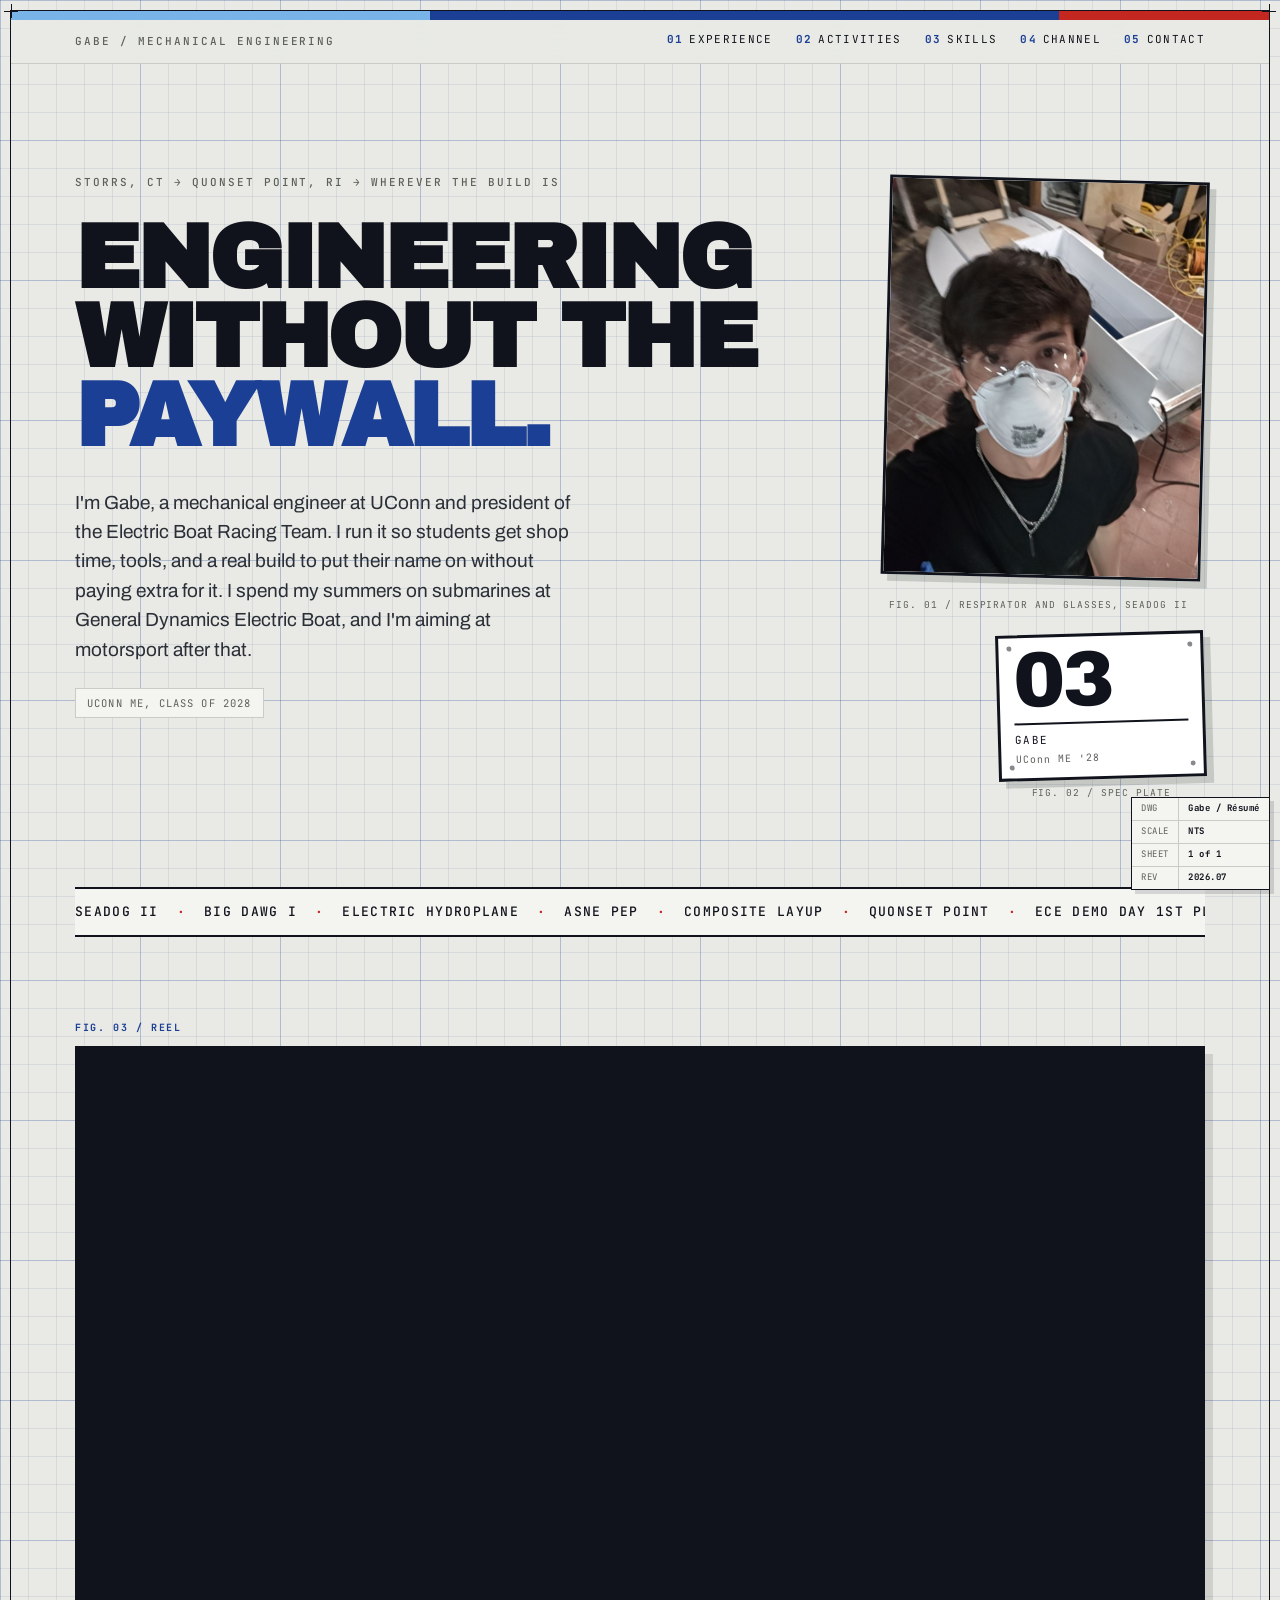
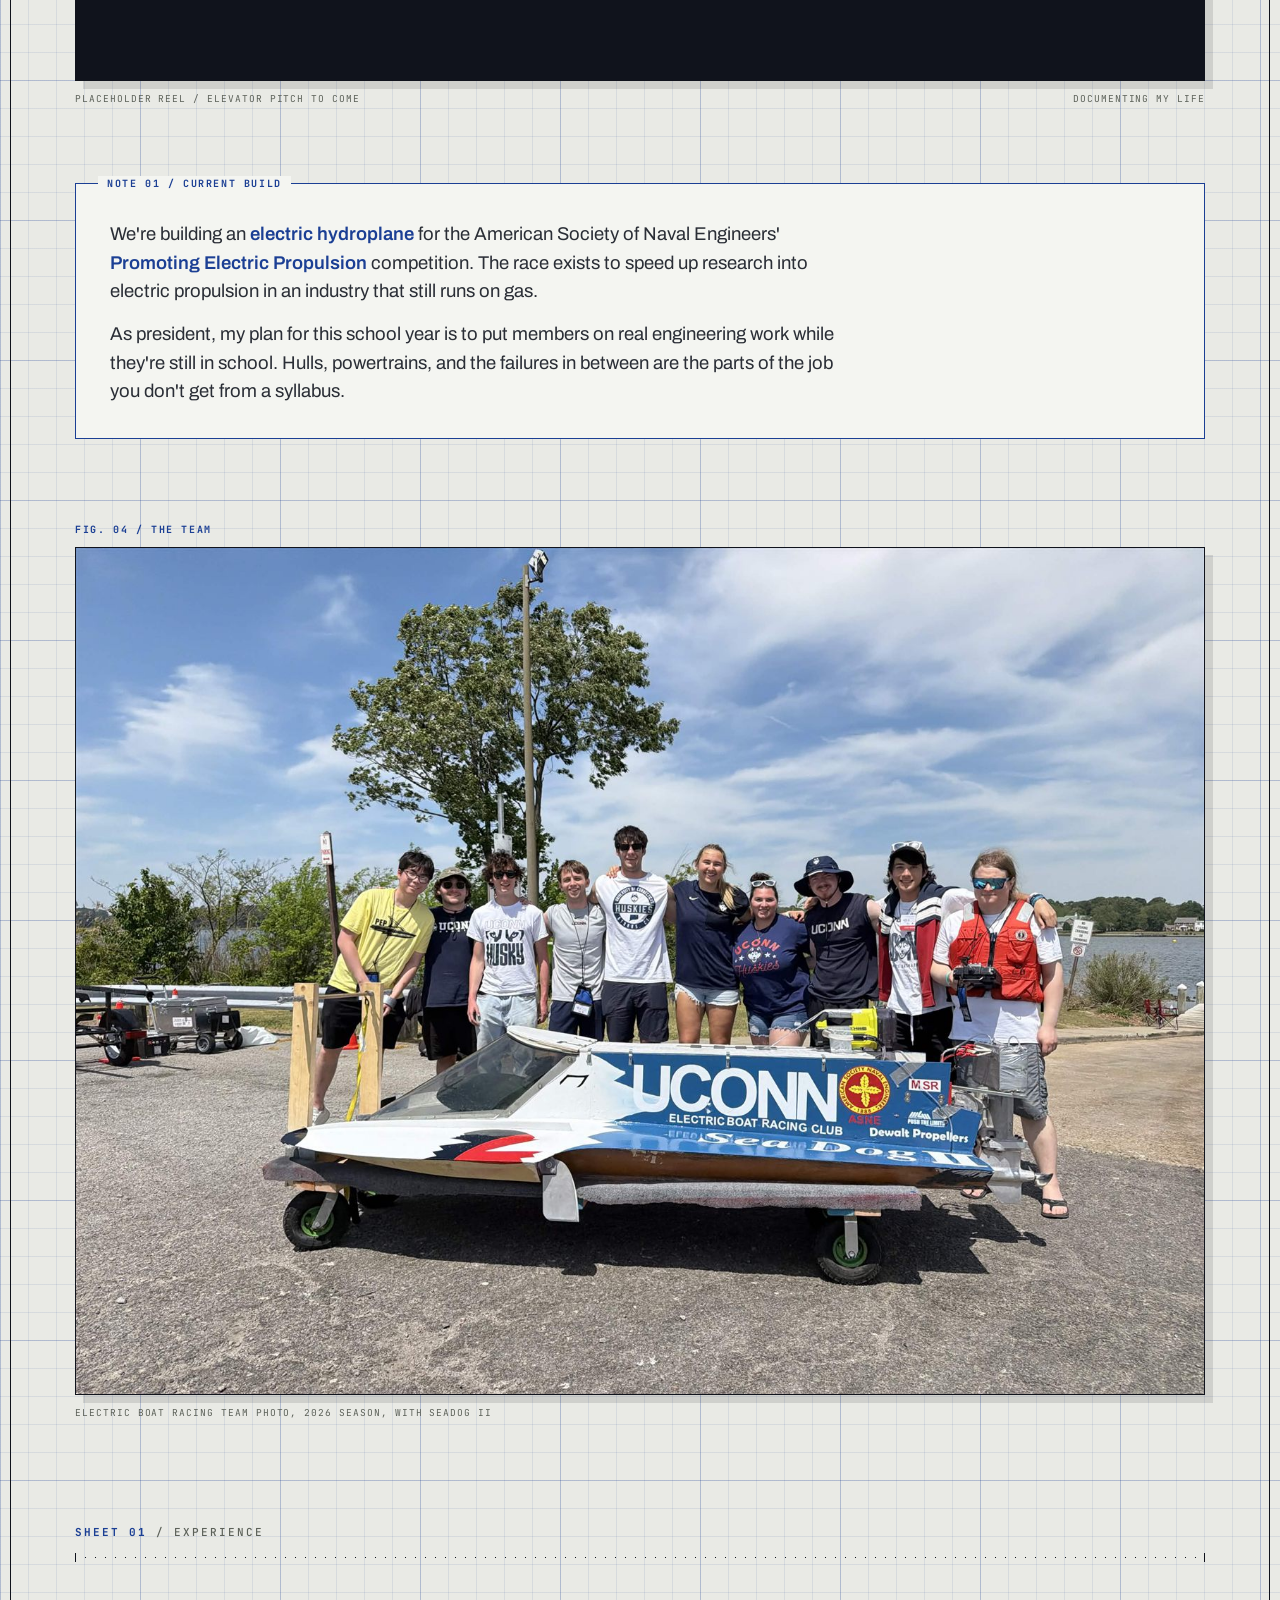
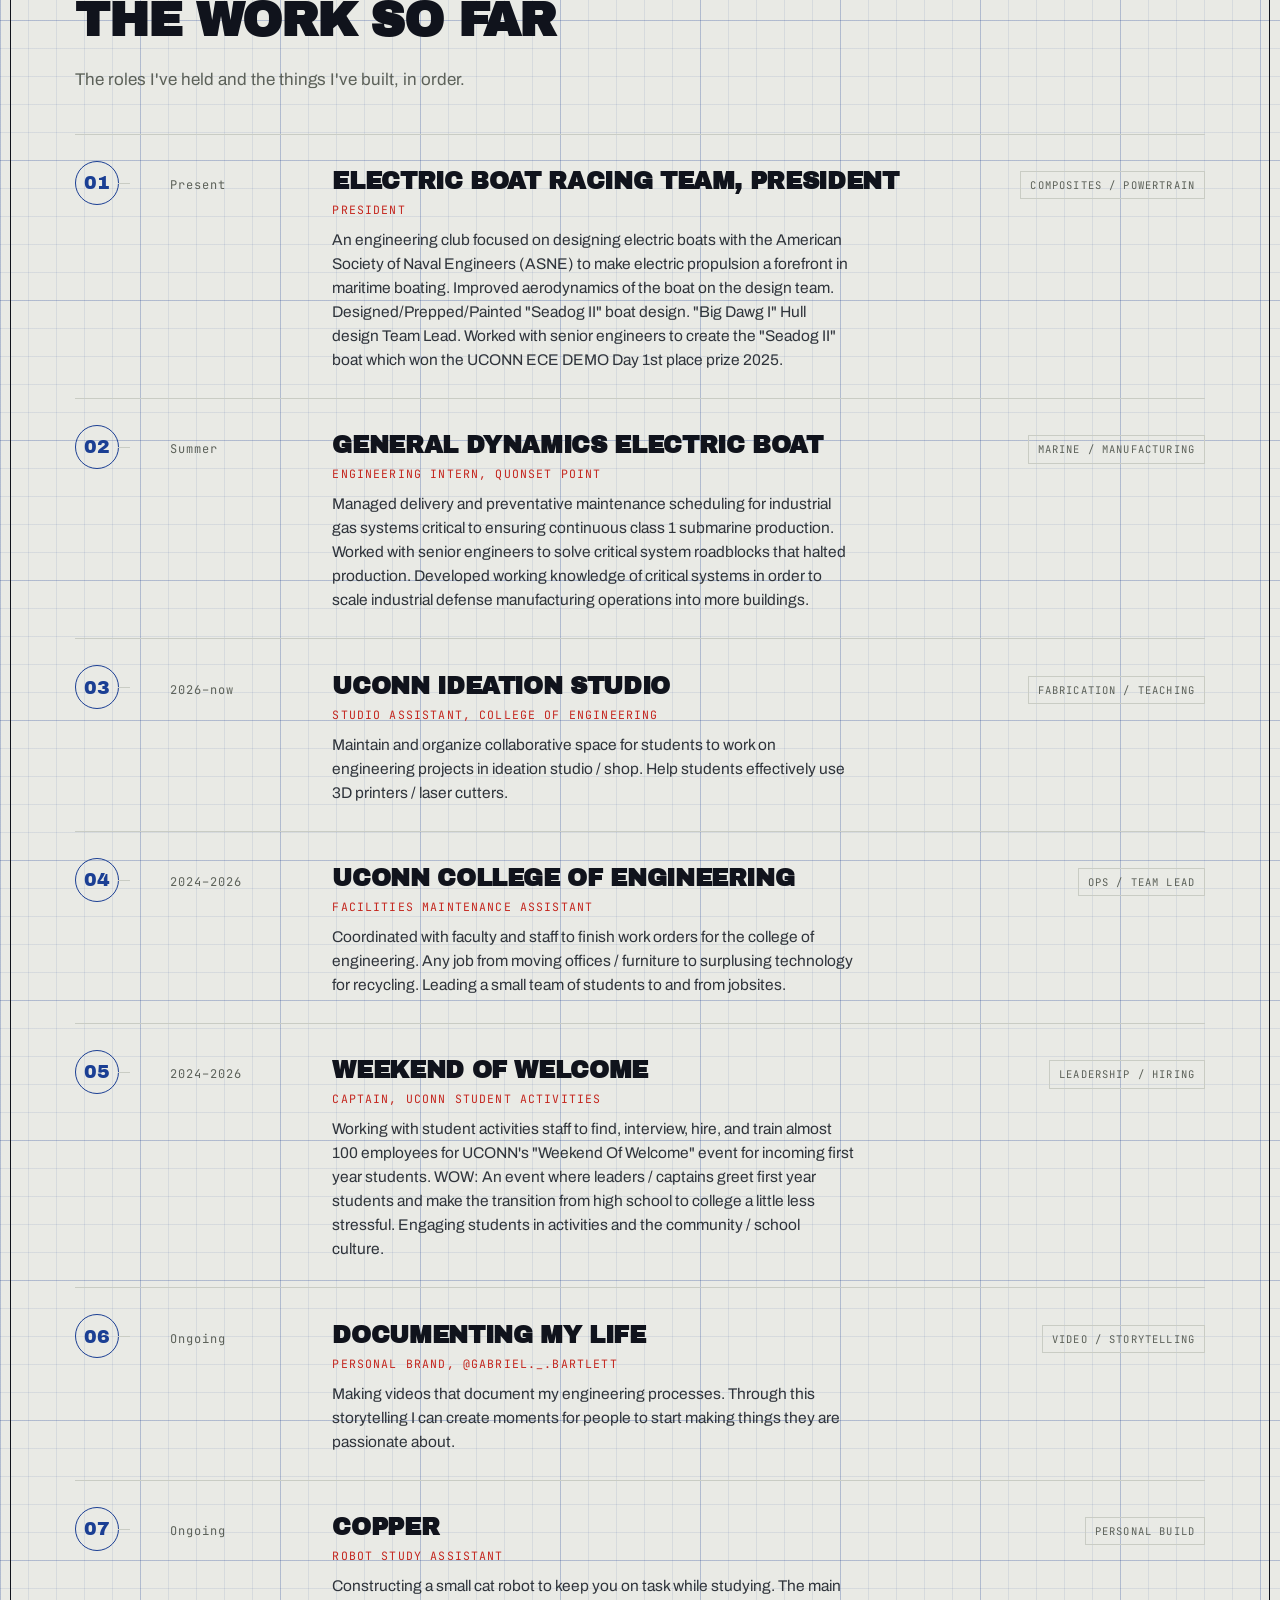
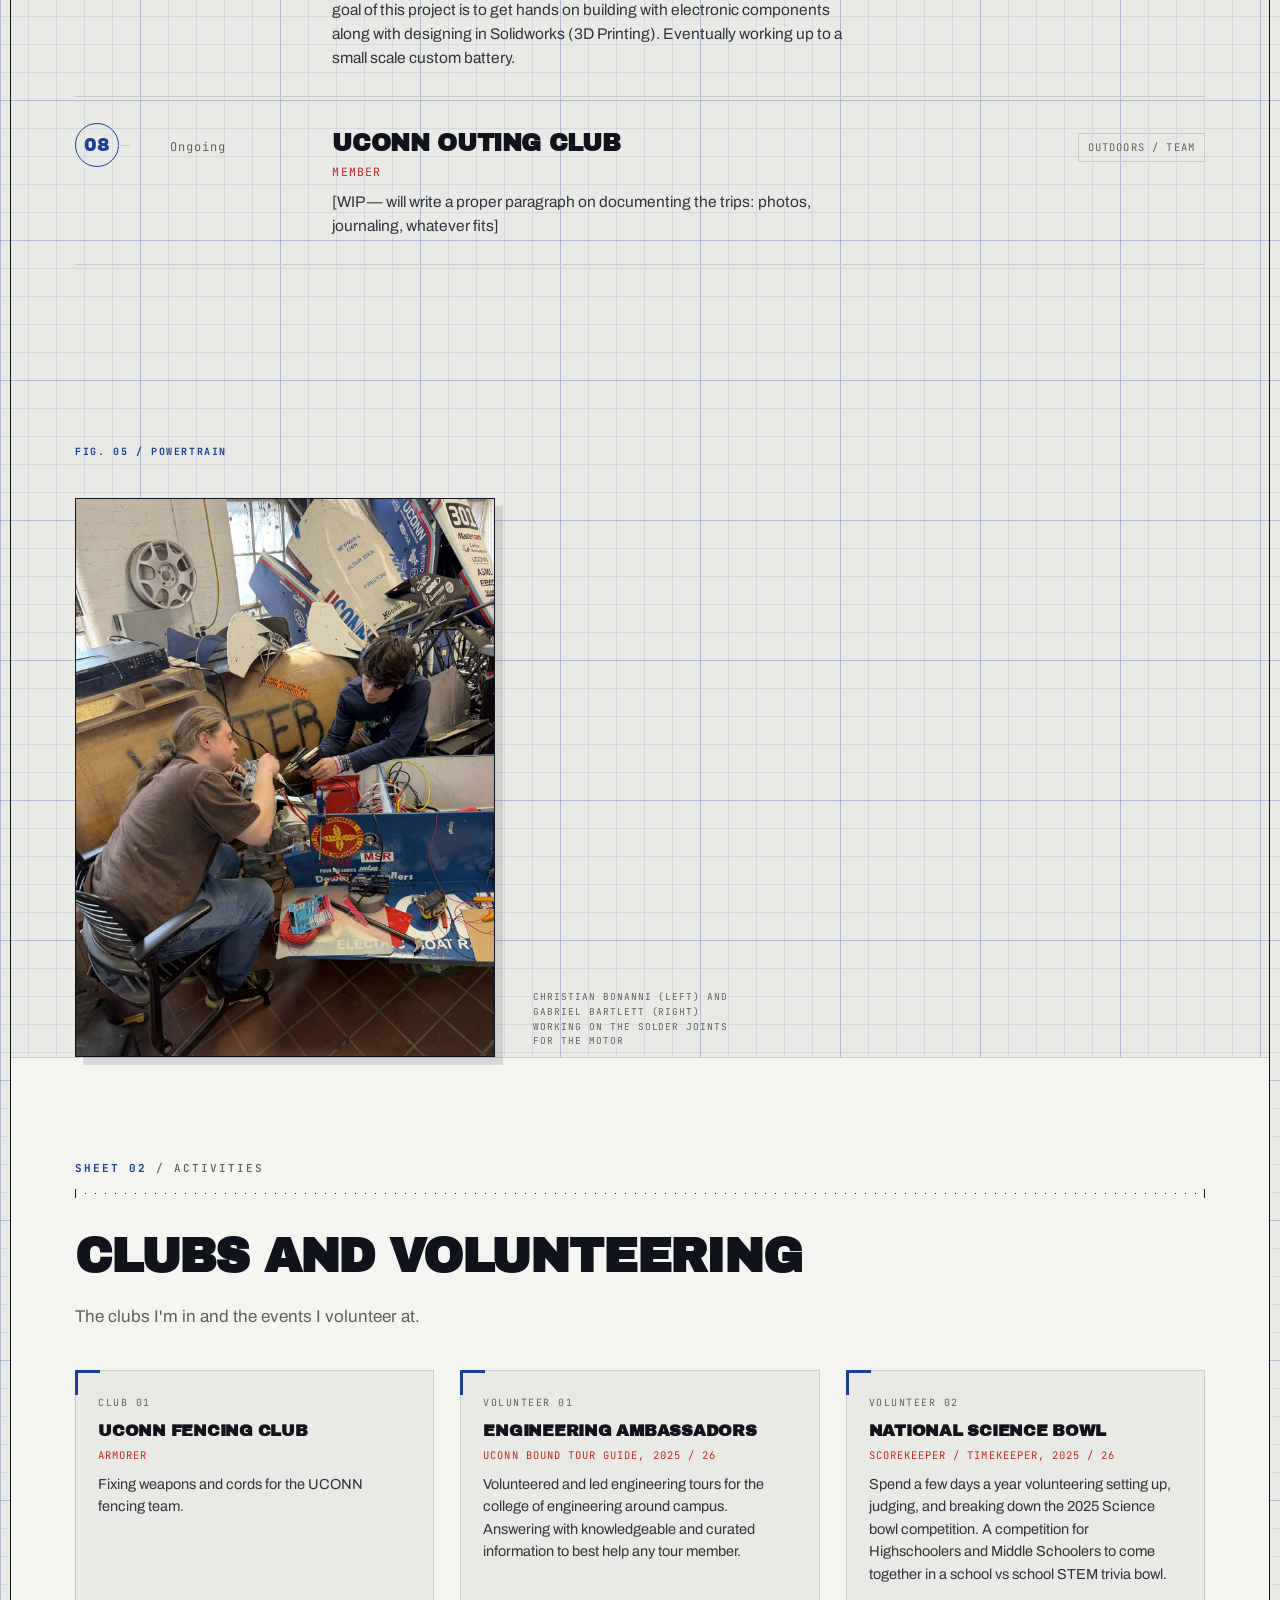
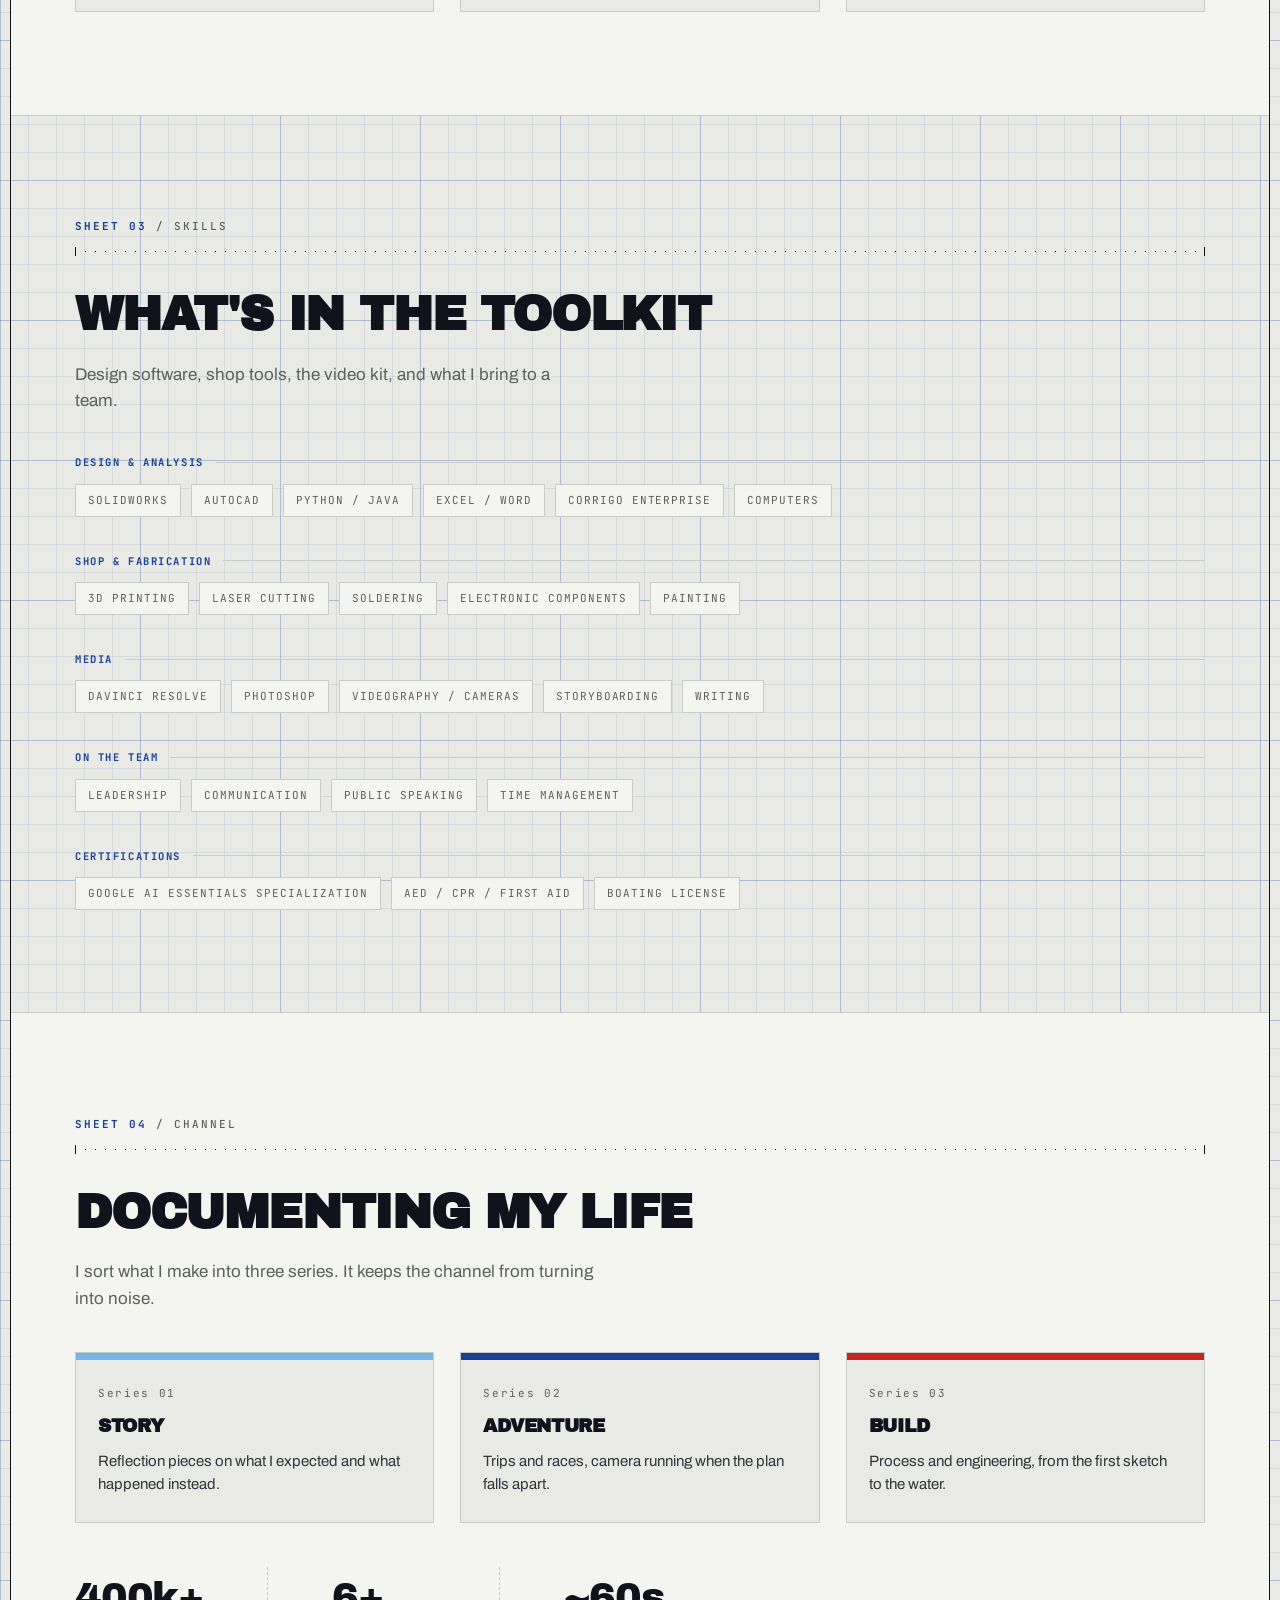
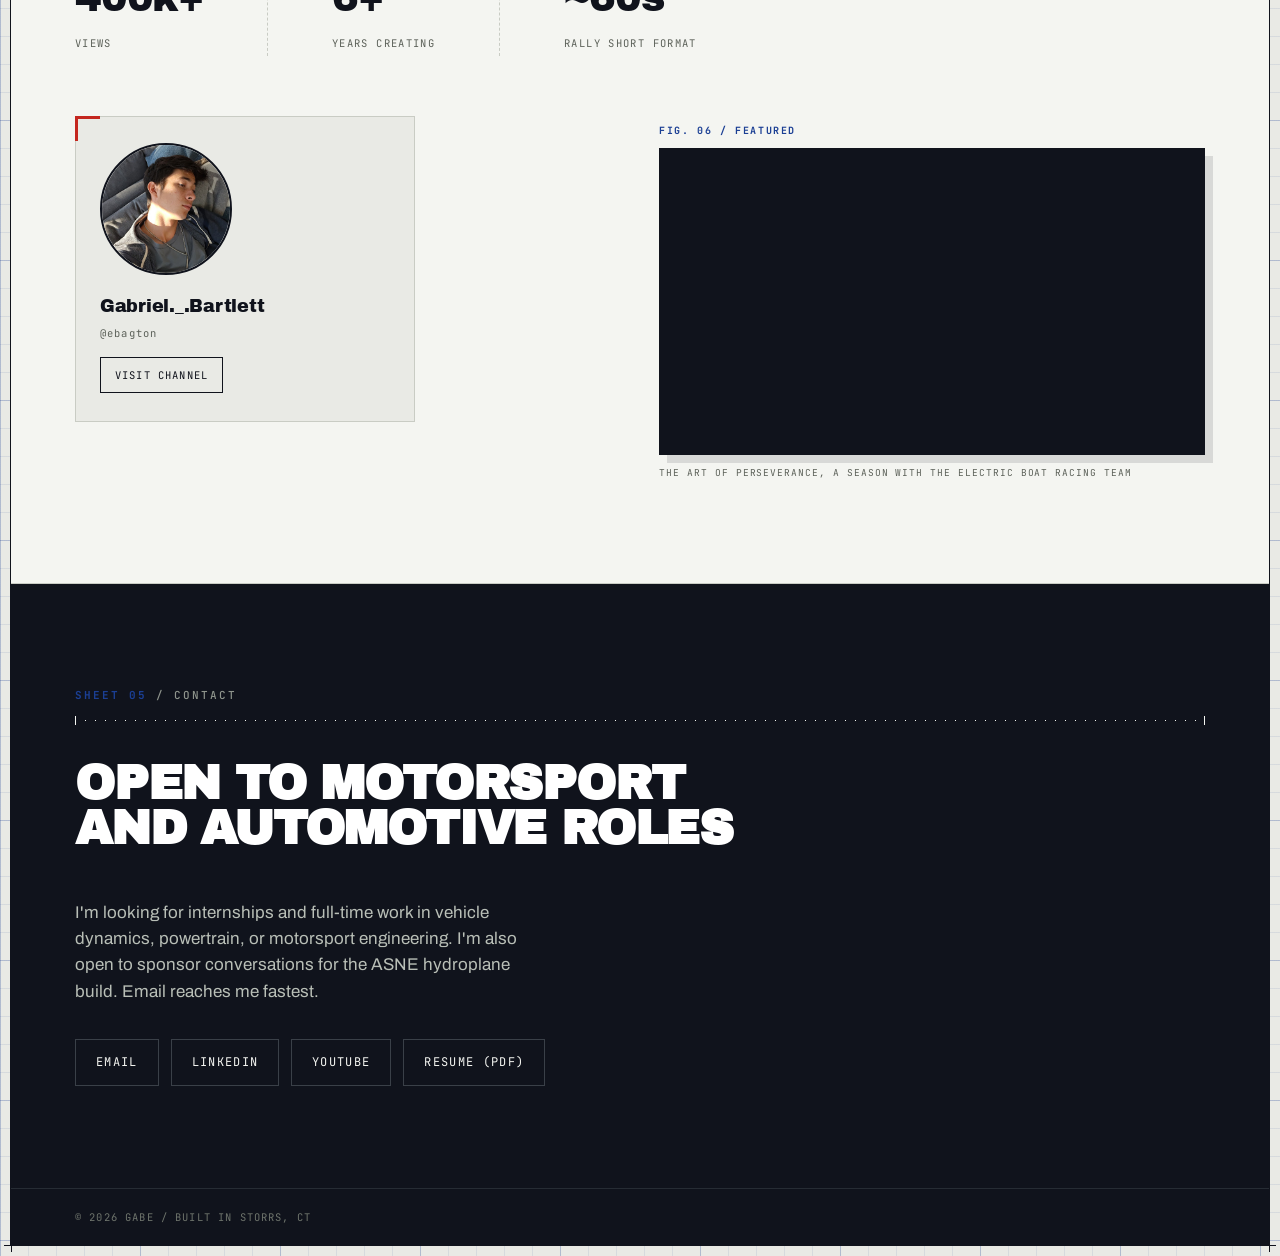
==== commit 5439f414: "Add President title to Electric Boat Racing Team heading" ====
--- a/index.html
+++ b/index.html
@@ -529,7 +529,7 @@
       <div class="no">01</div>
       <div class="yr">Present</div>
       <div class="body">
-        <h3>Electric Boat Racing Team</h3>
+        <h3>Electric Boat Racing Team, President</h3>
         <div class="role">President</div>
         <p>An engineering club focused on designing electric boats with the American Society of Naval Engineers (ASNE) to make electric propulsion a forefront in maritime boating. Improved aerodynamics of the boat on the design team. Designed/Prepped/Painted "Seadog II" boat design. "Big Dawg I" Hull design Team Lead. Worked with senior engineers to create the "Seadog II" boat which won the UCONN ECE DEMO Day 1st place prize 2025.</p>
       </div>
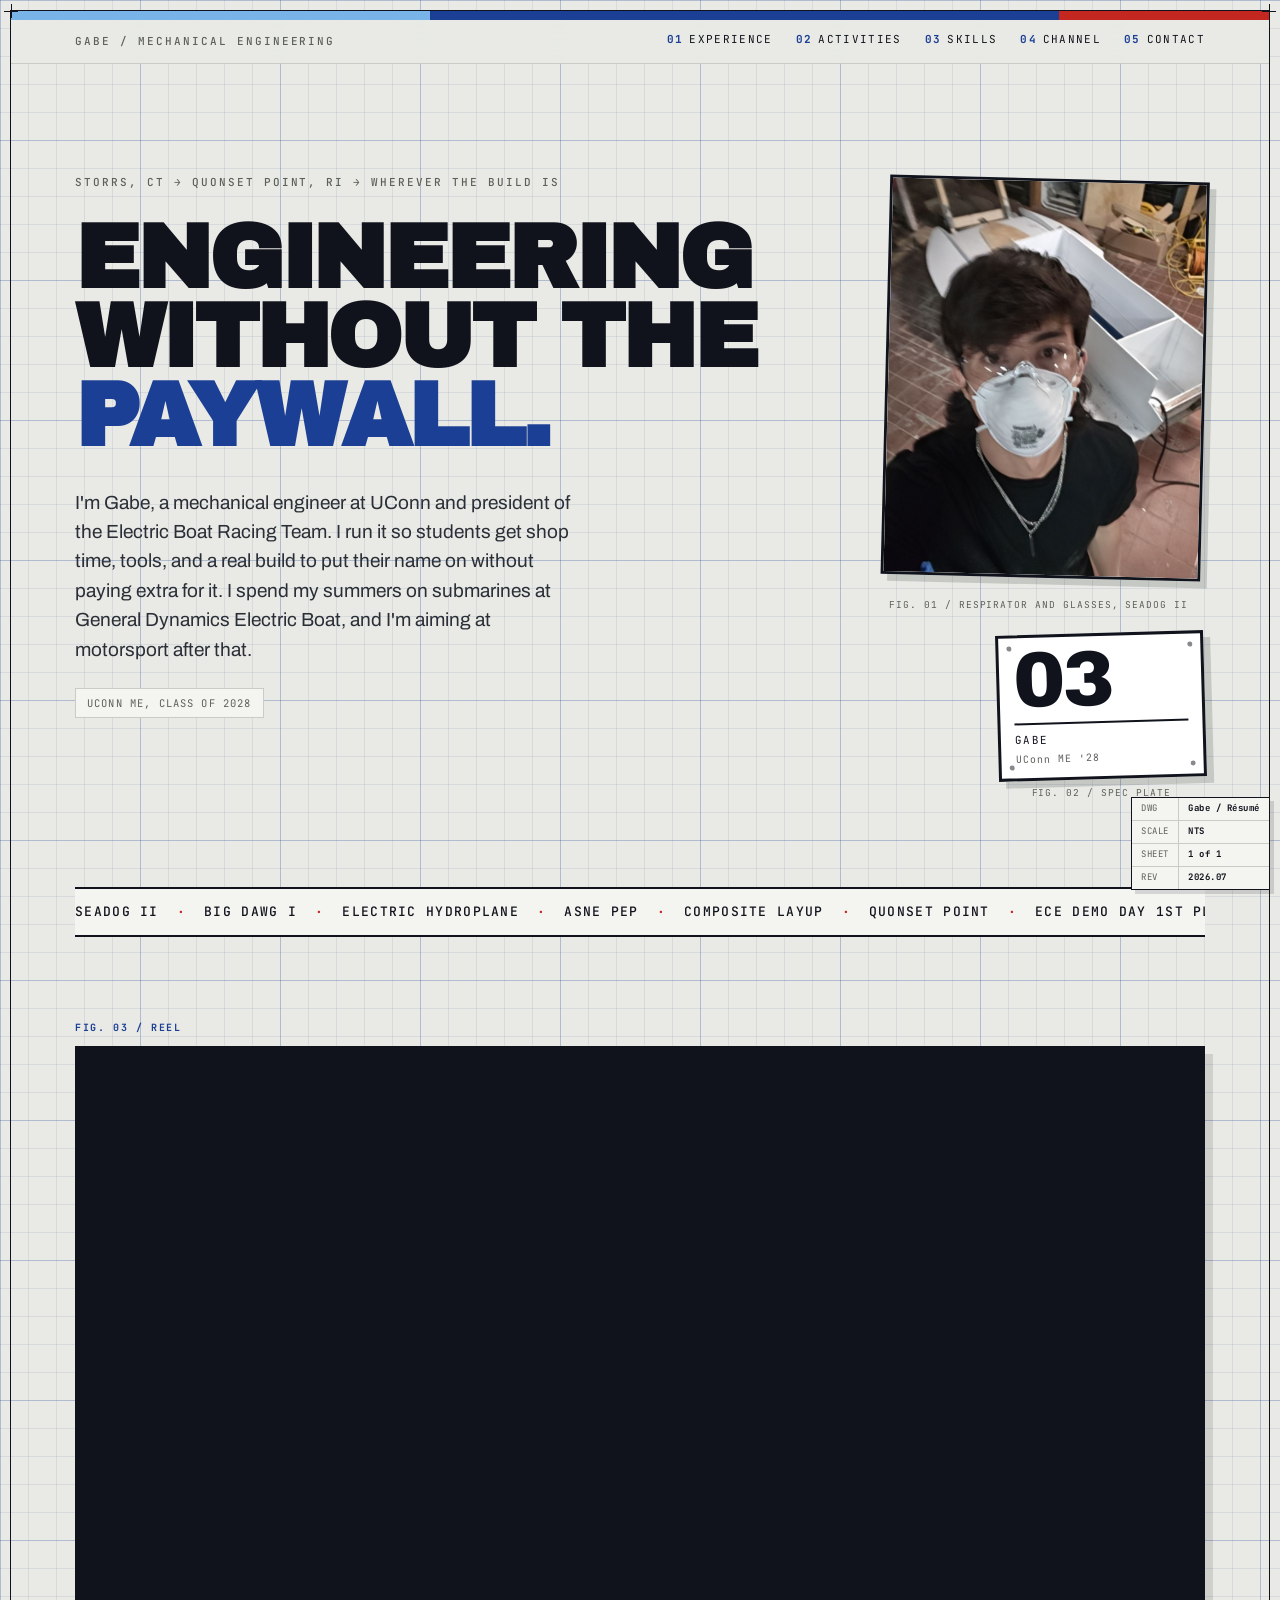
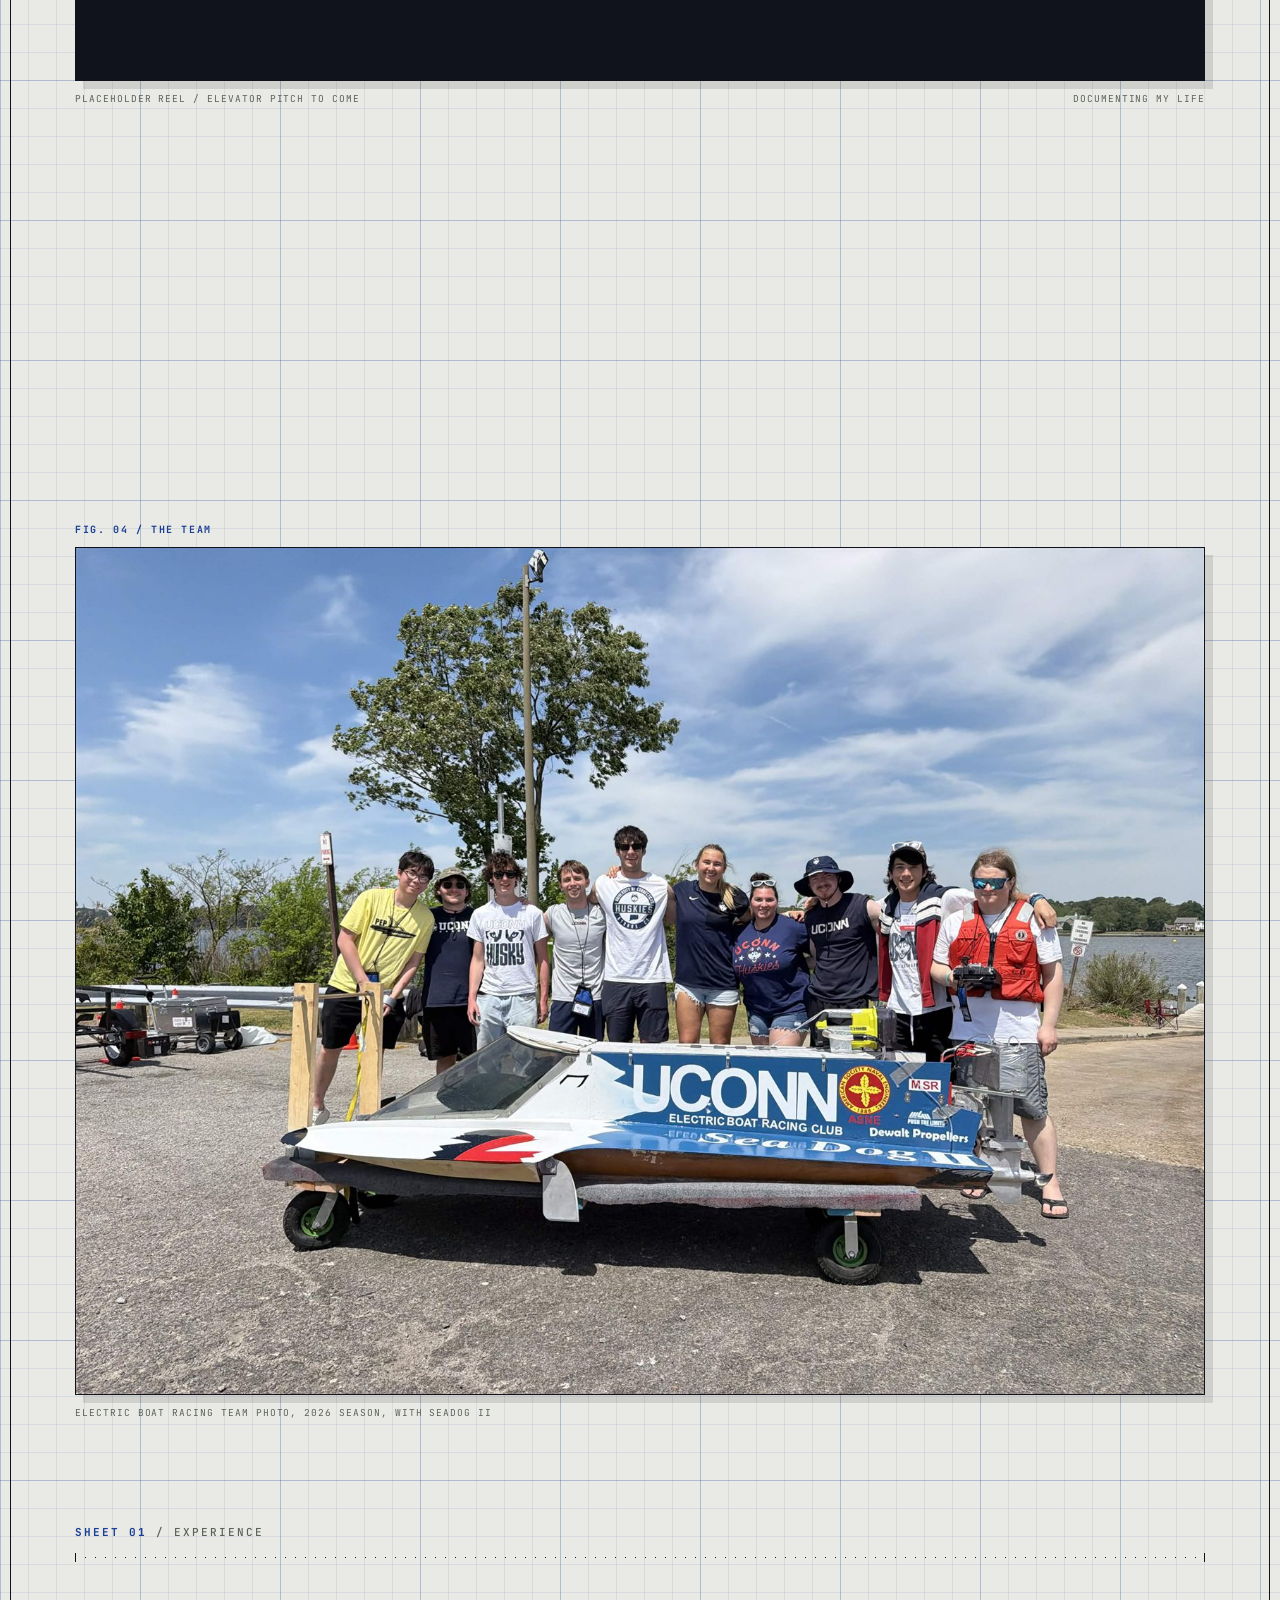
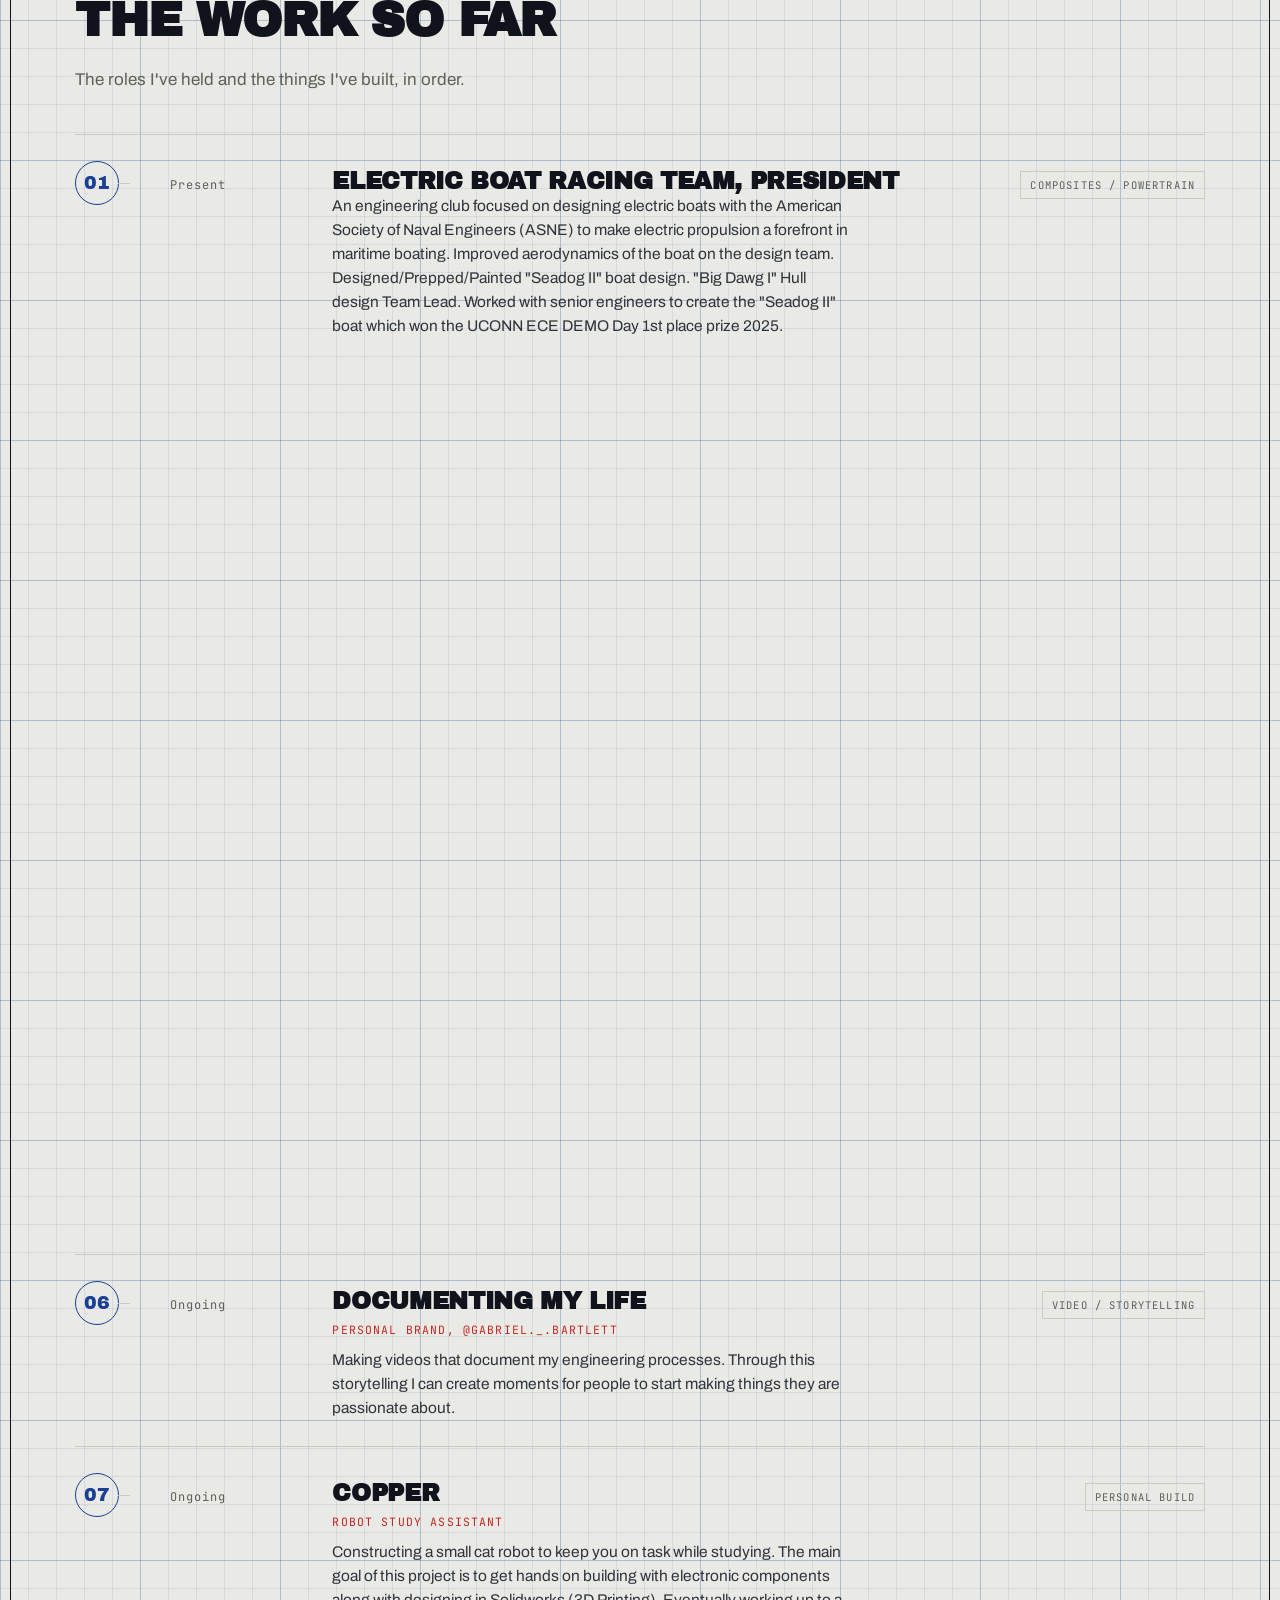
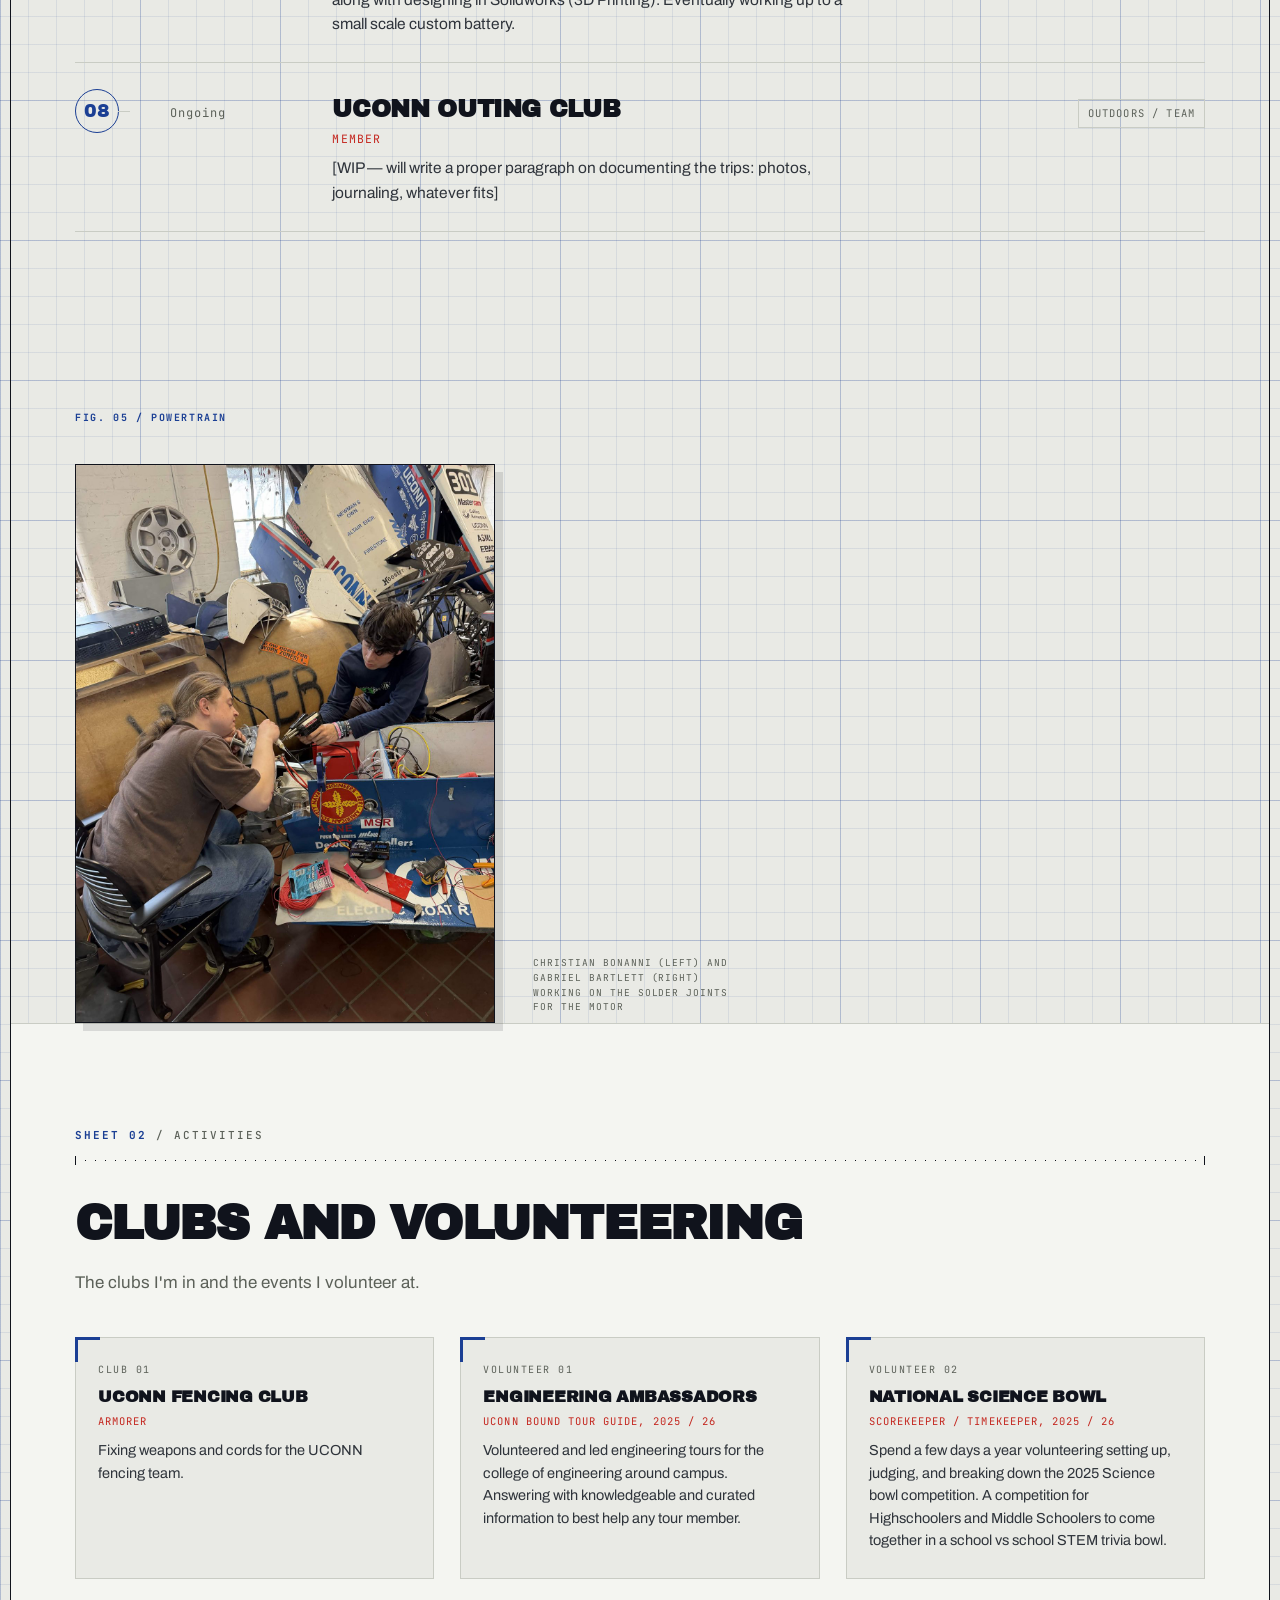
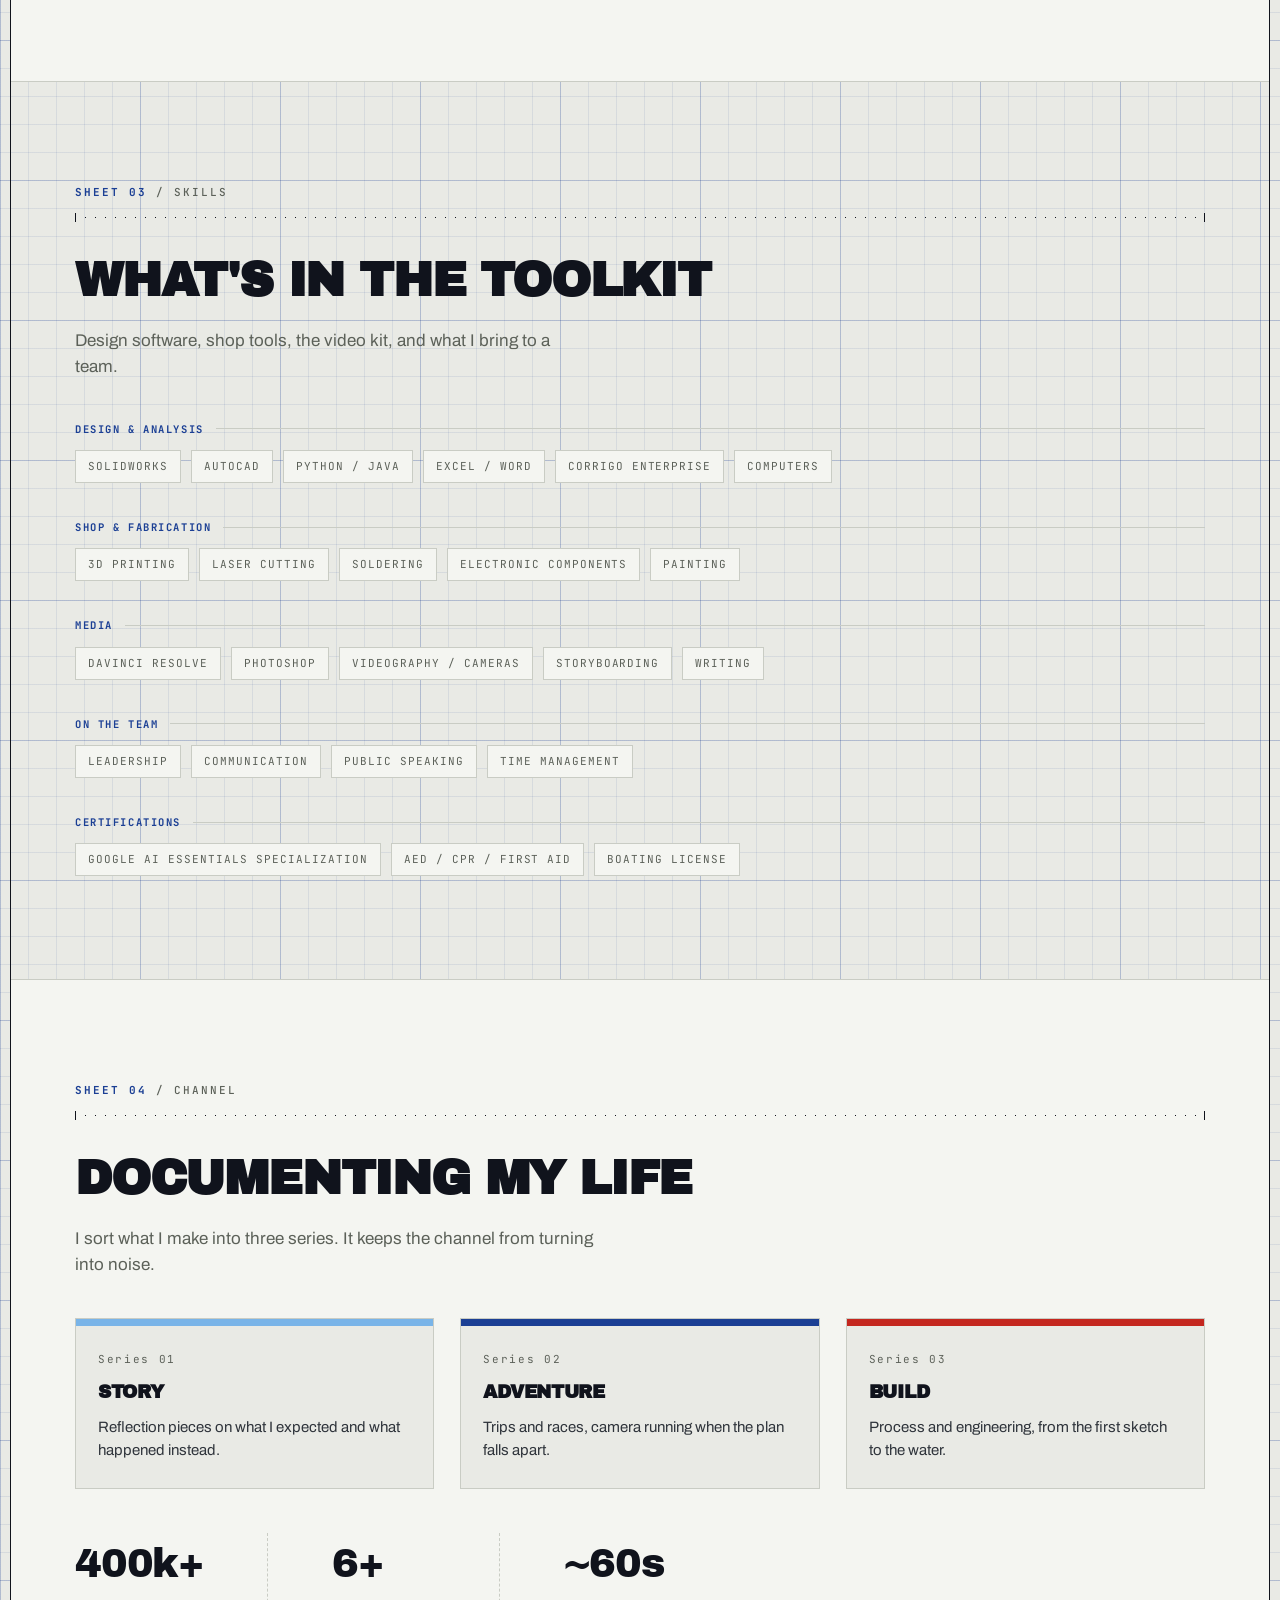
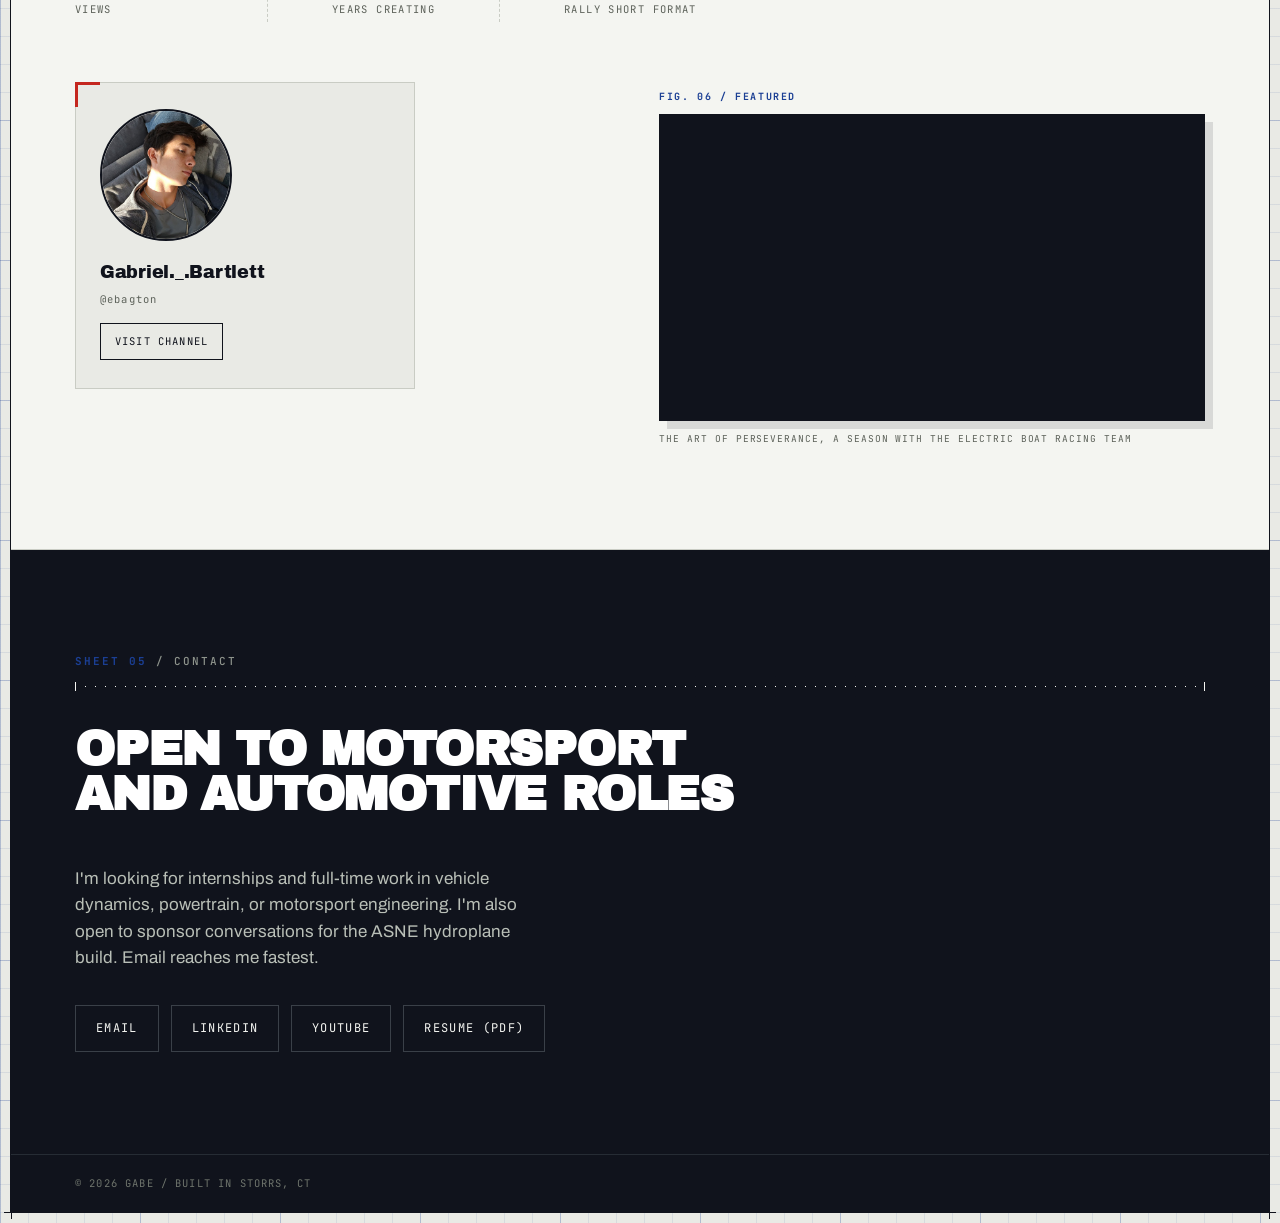
==== commit 696c88cf: "Remove redundant President role line from EBRT heading" ====
--- a/index.html
+++ b/index.html
@@ -530,7 +530,6 @@
       <div class="yr">Present</div>
       <div class="body">
         <h3>Electric Boat Racing Team, President</h3>
-        <div class="role">President</div>
         <p>An engineering club focused on designing electric boats with the American Society of Naval Engineers (ASNE) to make electric propulsion a forefront in maritime boating. Improved aerodynamics of the boat on the design team. Designed/Prepped/Painted "Seadog II" boat design. "Big Dawg I" Hull design Team Lead. Worked with senior engineers to create the "Seadog II" boat which won the UCONN ECE DEMO Day 1st place prize 2025.</p>
       </div>
       <div class="tag">Composites / Powertrain</div>
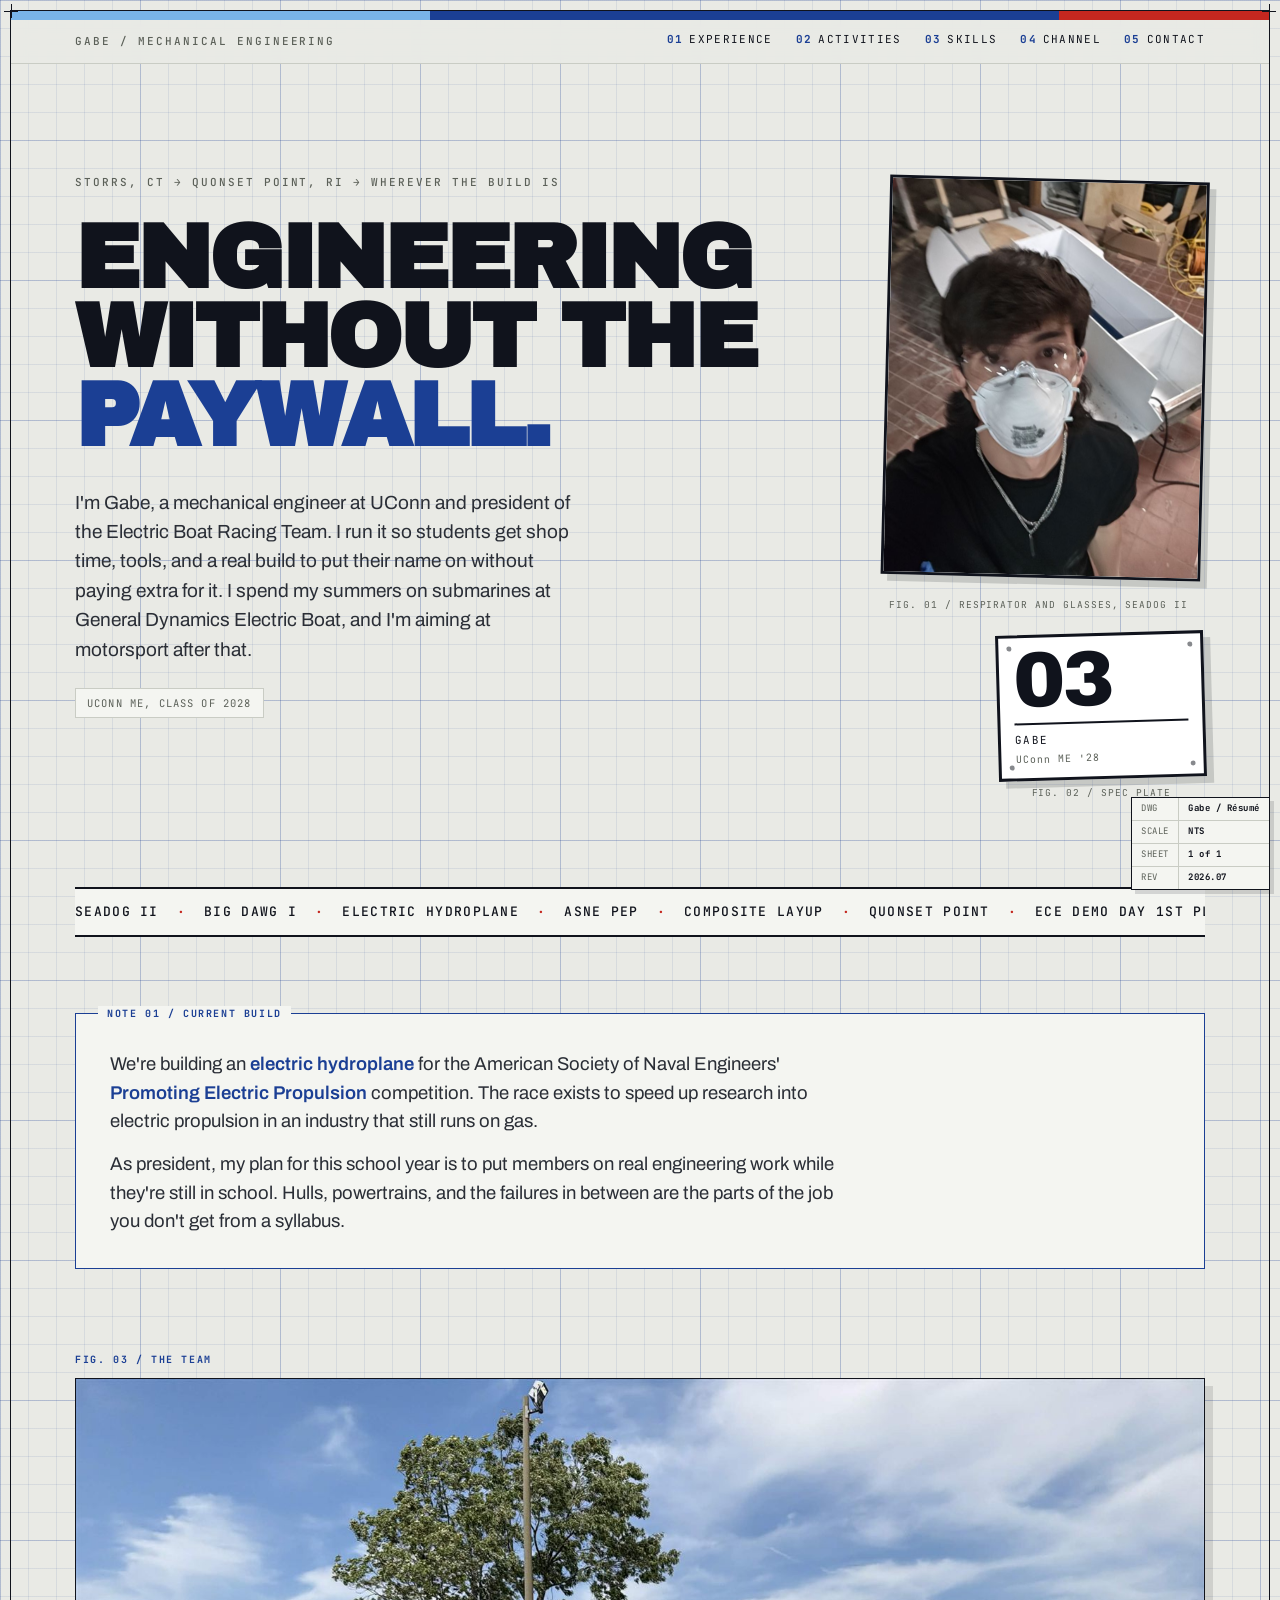
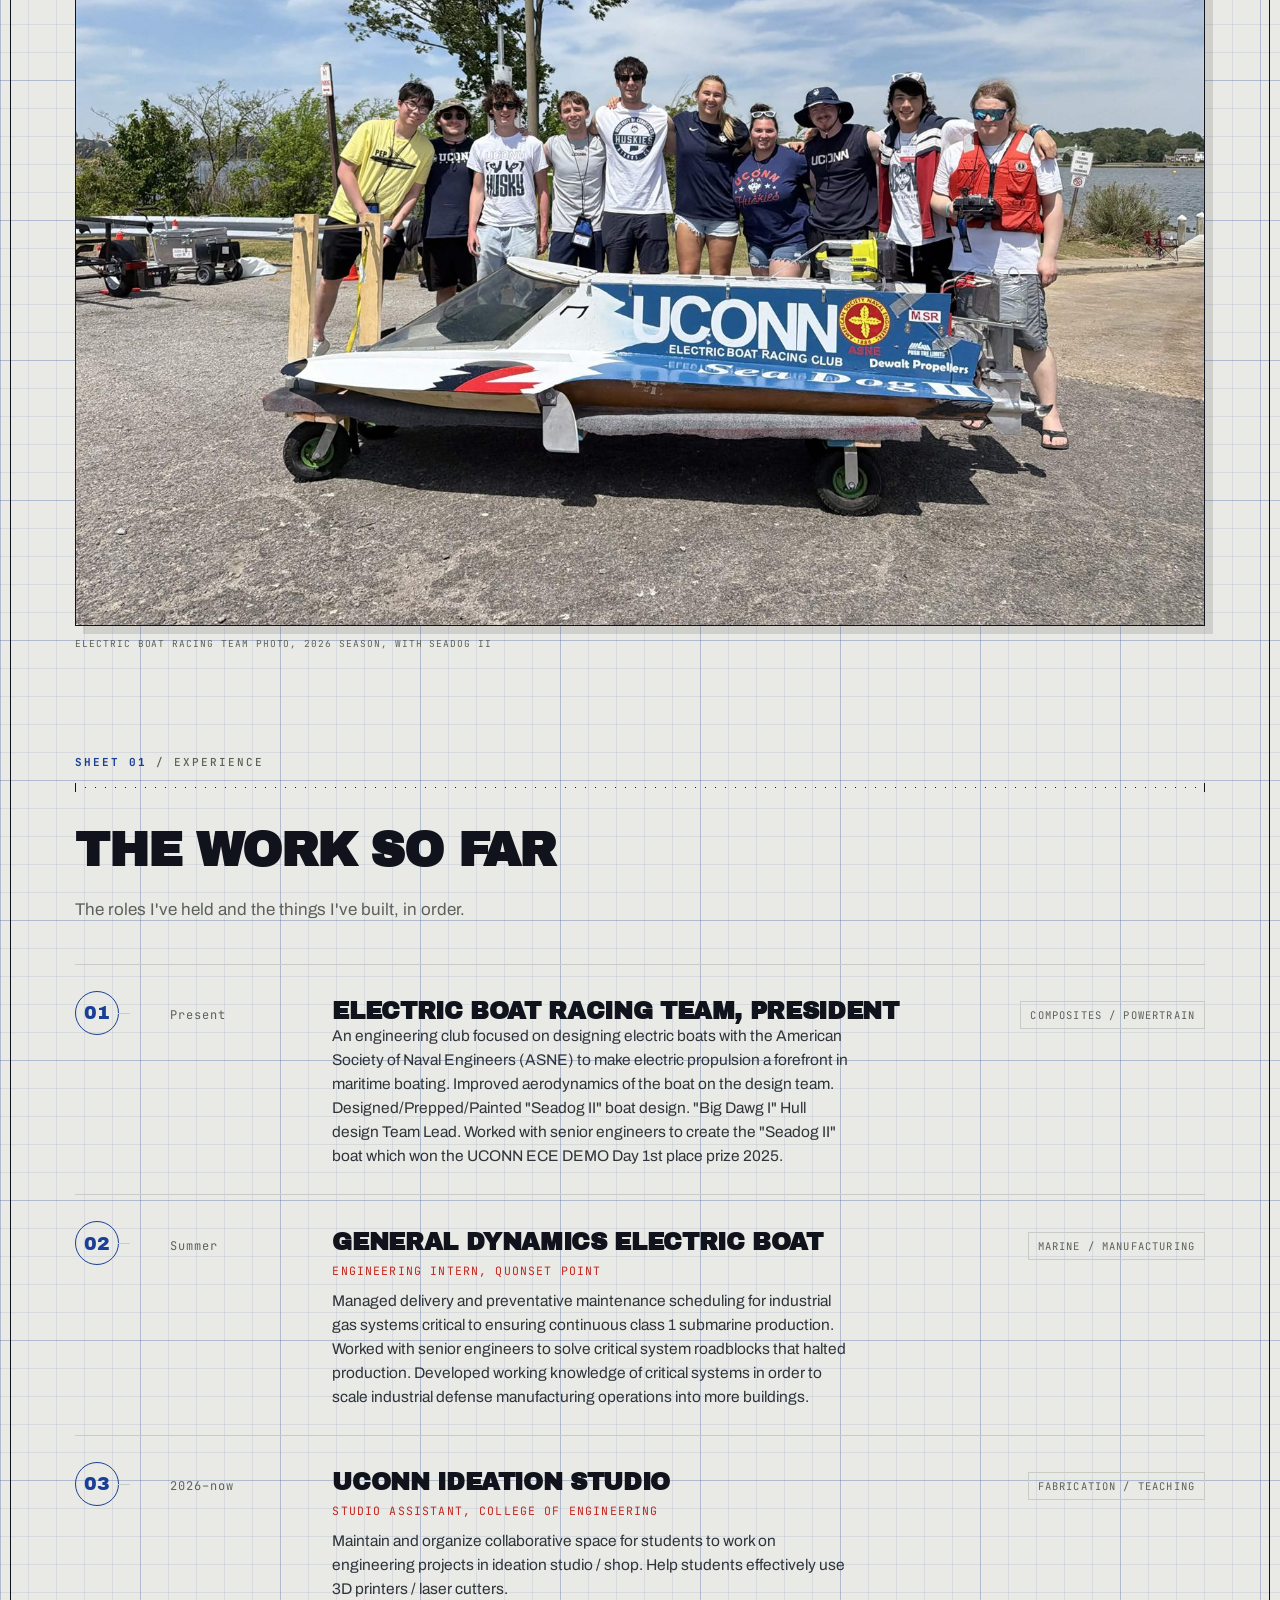
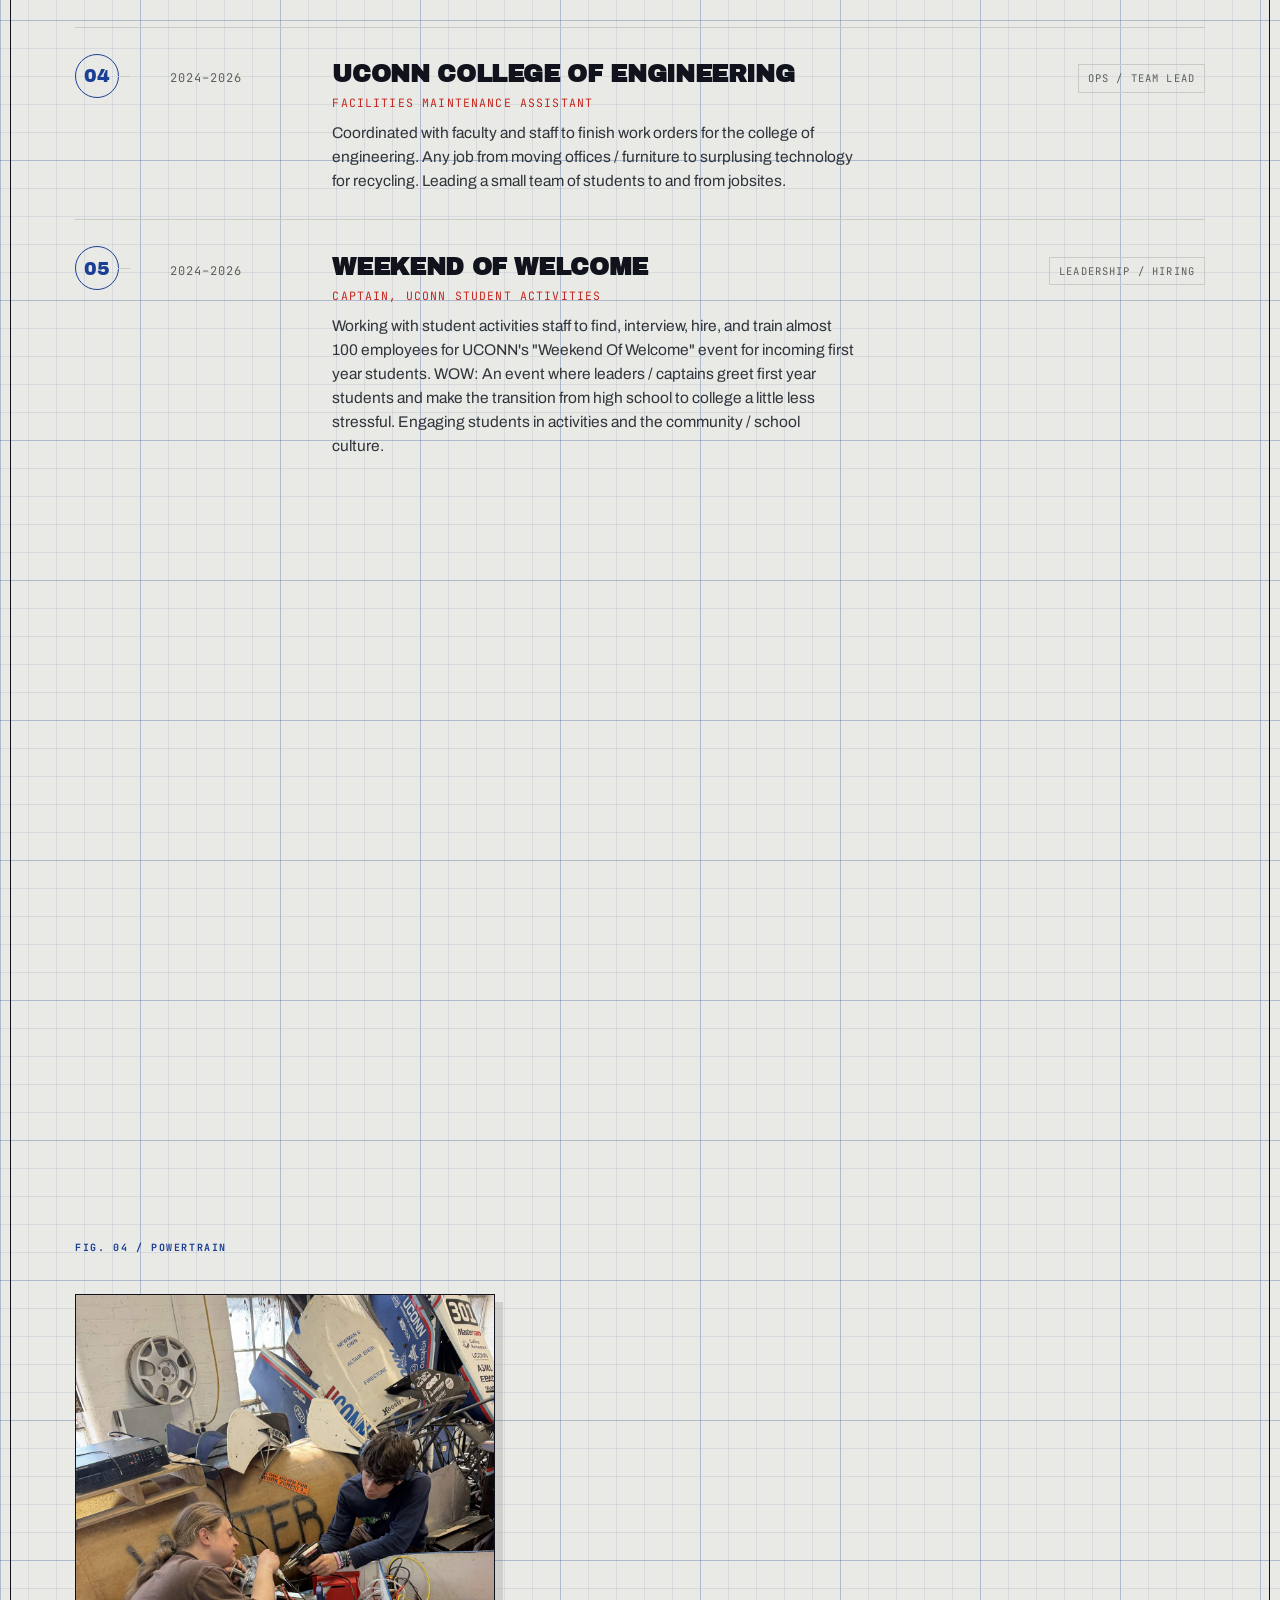
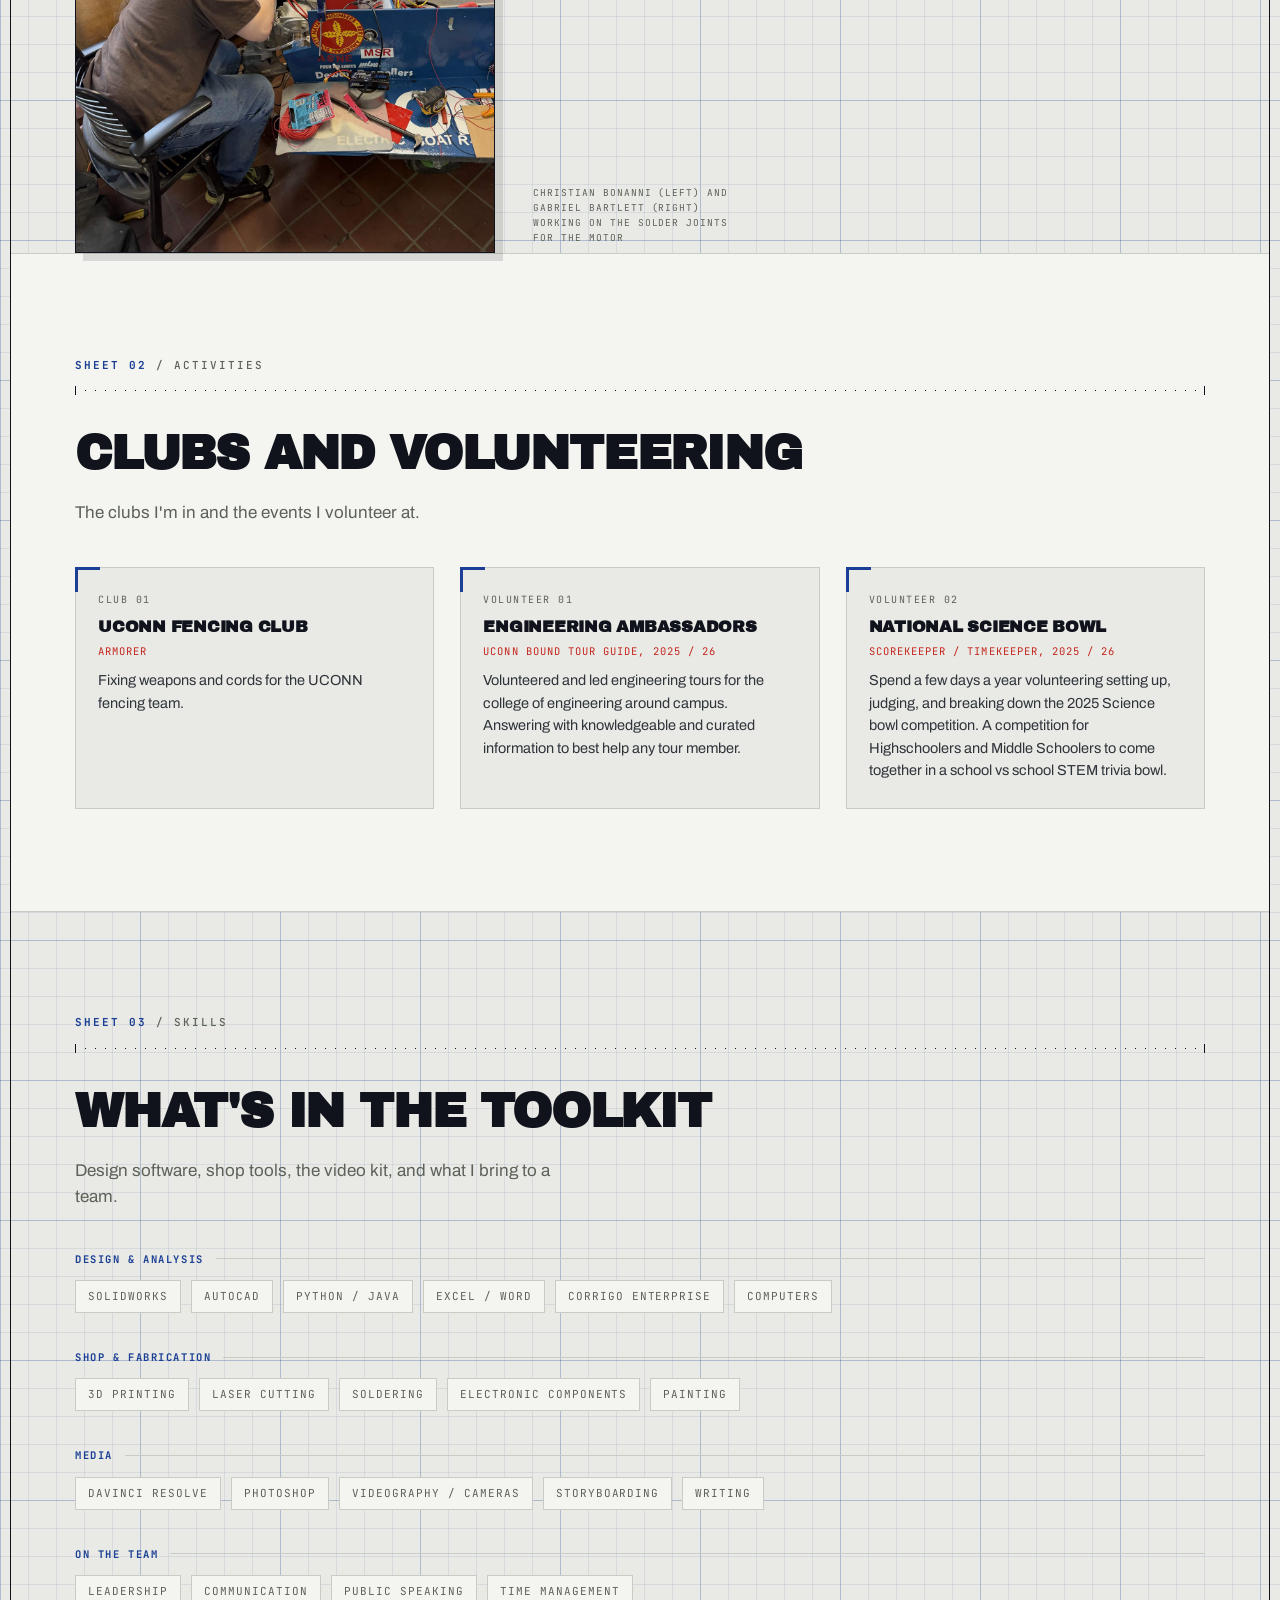
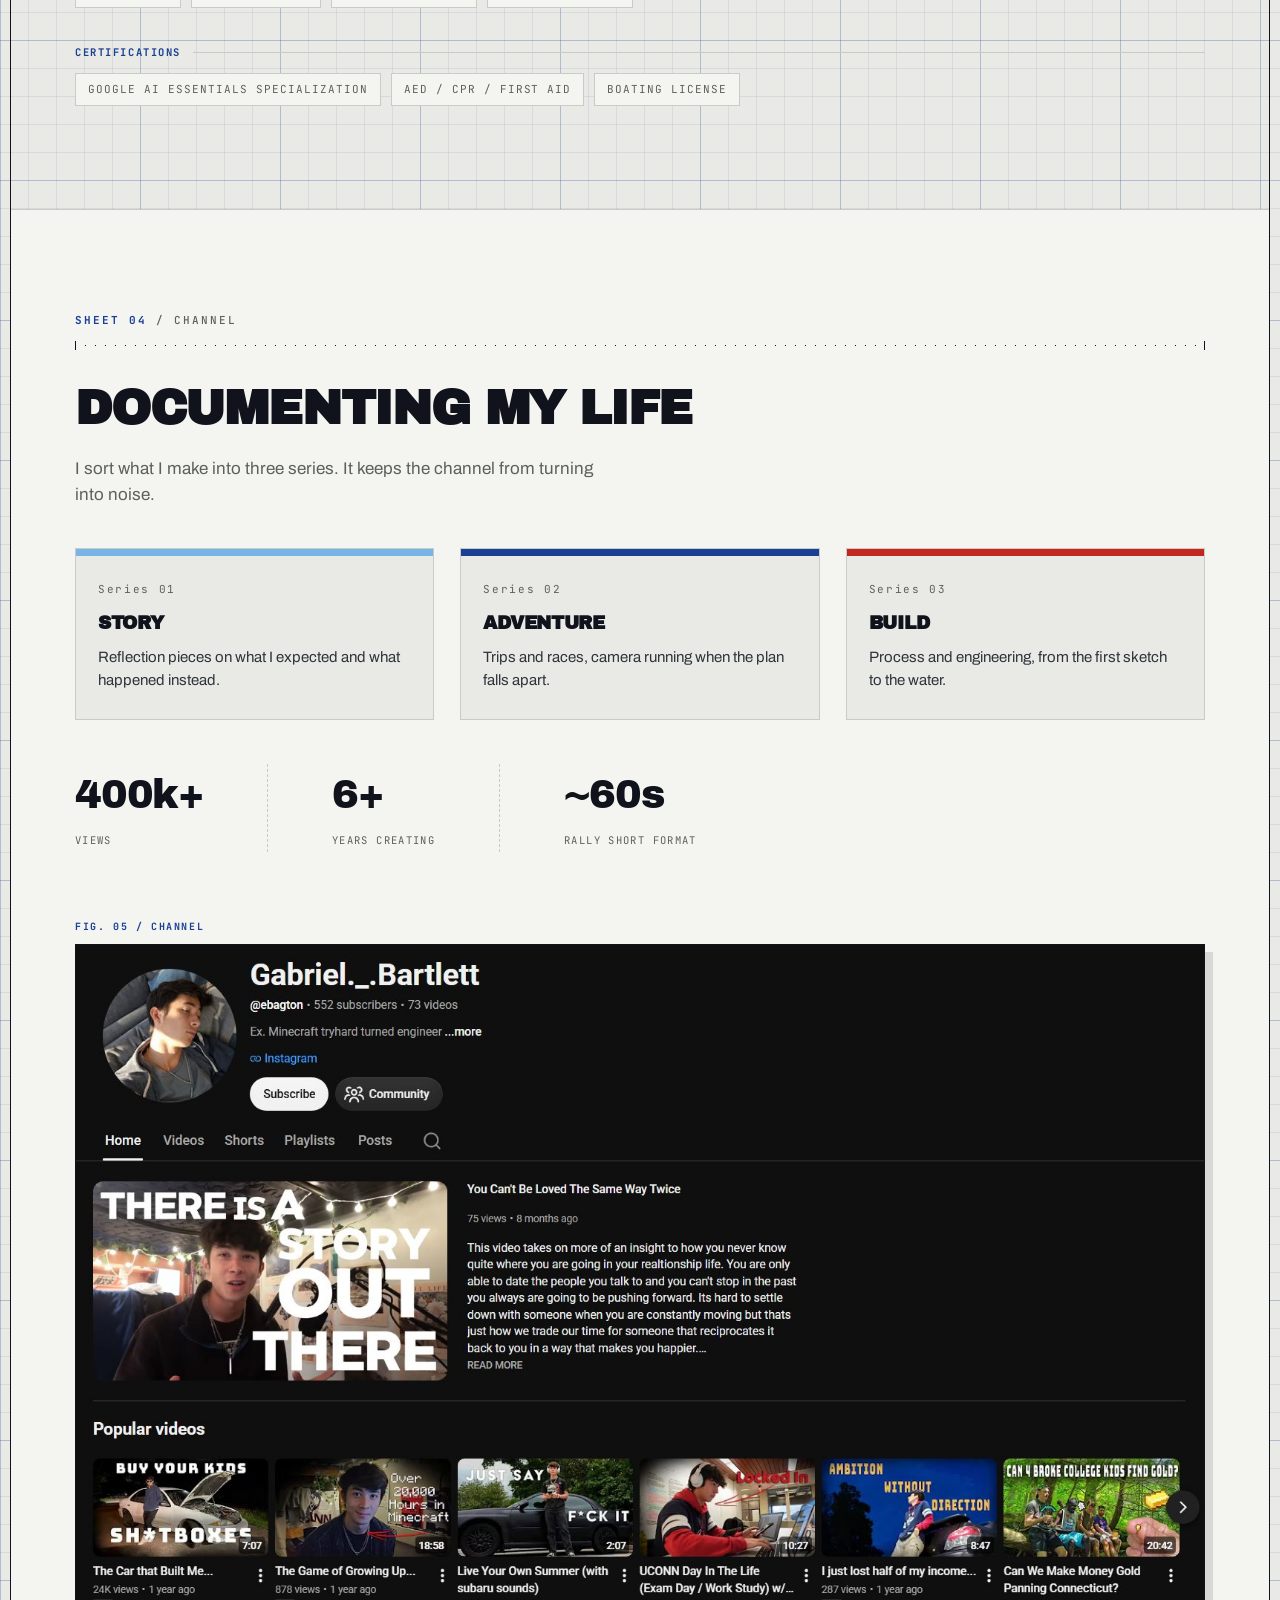
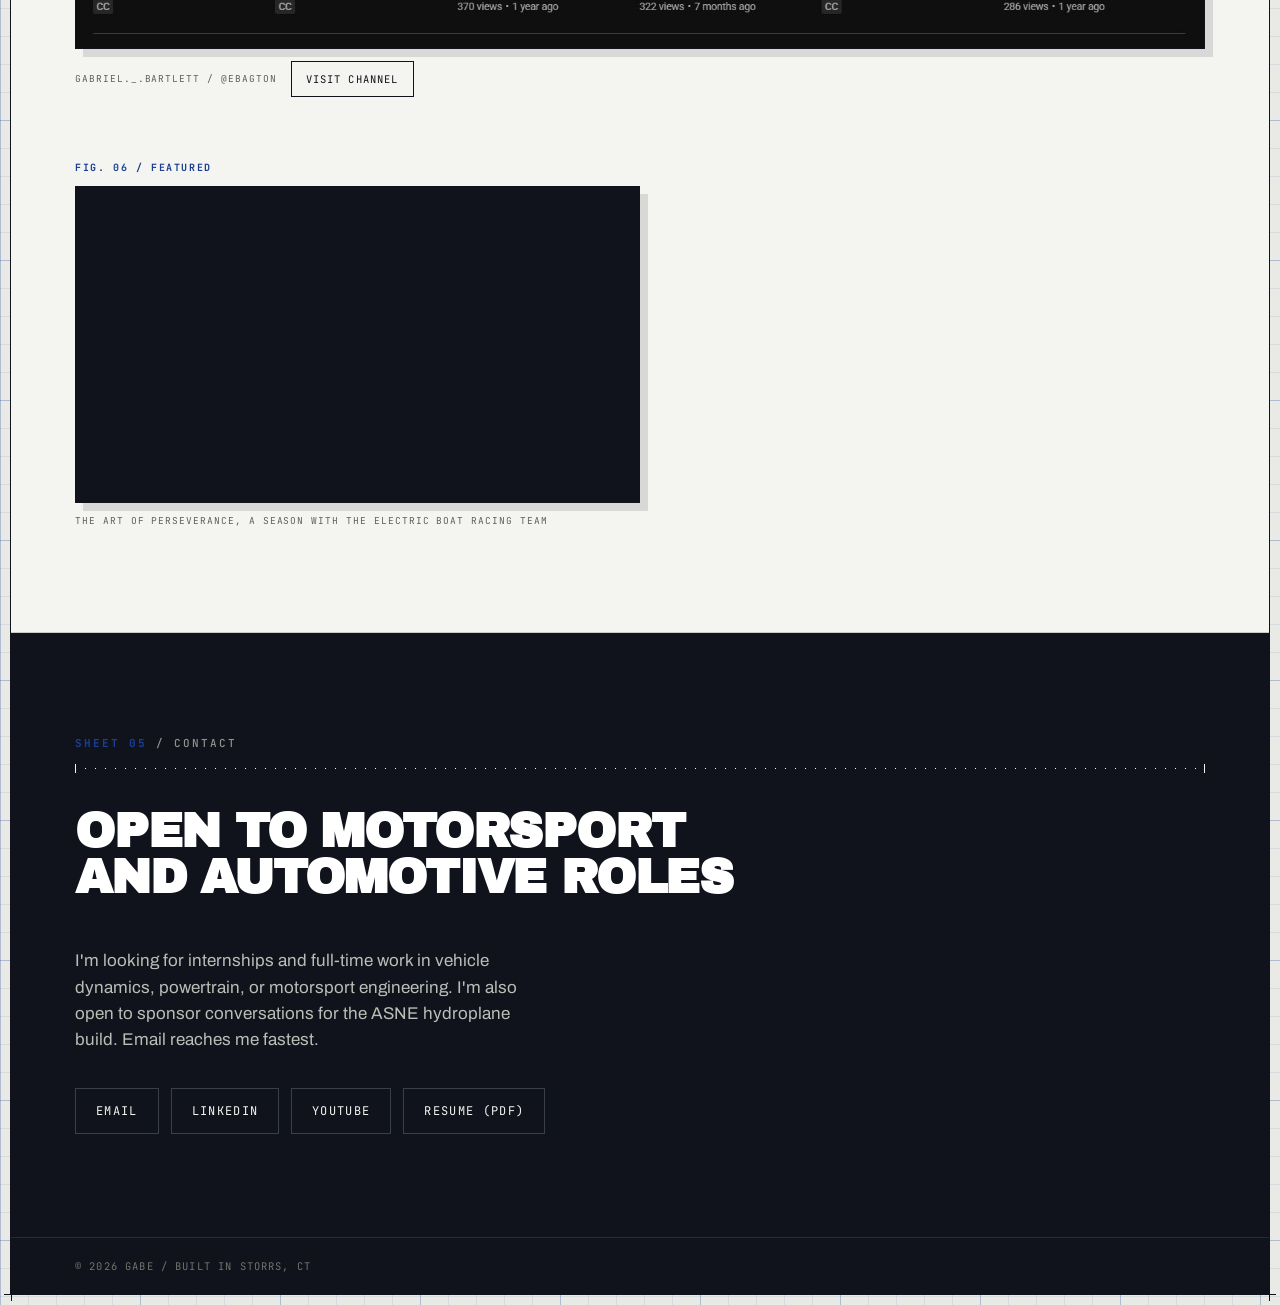
==== commit 8c28efc1: "Drop the placeholder opening video, add channel screenshot Remove the top reel and its now-unused CS" ====
--- a/index.html
+++ b/index.html
@@ -192,25 +192,13 @@
 .ticker-track b{color:var(--red);font-weight:700;padding:0 18px}
 @keyframes slide{from{transform:translateX(0)}to{transform:translateX(-50%)}}
 
-/* ---------- reel (video panel) ---------- */
-.reel-wrap{padding:clamp(44px,6vw,76px) var(--pad) 0}
-.reel{max-width:1400px;margin:0 auto}
-.reel-lbl{
-  display:inline-block;margin-bottom:10px;
-  font-family:"JetBrains Mono",monospace;font-size:10px;font-weight:700;
-  letter-spacing:.16em;text-transform:uppercase;color:var(--blue);
-}
+/* ---------- video frame ---------- */
 .reel-frame{
   position:relative;aspect-ratio:16/9;
   border:1.5px solid var(--ink);background:var(--ink);
   box-shadow:8px 8px 0 rgba(16,19,28,.12);
 }
 .reel-frame iframe{position:absolute;inset:0;width:100%;height:100%;border:0;display:block}
-.reel-cap{
-  display:flex;justify-content:space-between;gap:16px;flex-wrap:wrap;margin-top:11px;
-  font-family:"JetBrains Mono",monospace;font-size:9.5px;
-  letter-spacing:.1em;text-transform:uppercase;color:var(--ink-soft);
-}
 
 /* ---------- figures ---------- */
 .fig-wrap{padding:clamp(44px,6vw,76px) var(--pad) 0}
@@ -339,32 +327,28 @@
 .stat div small{font-family:"JetBrains Mono",monospace;font-size:10.5px;letter-spacing:.13em;text-transform:uppercase;color:var(--ink-soft)}
 
 /* channel footer: channel card + featured video */
-.channel-foot{
-  display:grid;grid-template-columns:repeat(2,minmax(0,1fr));
-  gap:clamp(20px,3vw,44px);align-items:start;
-  margin-top:clamp(36px,5vw,60px);
-}
-/* auto inline margins stop a grid item stretching, so reset them here */
+.channel-foot{margin-top:clamp(36px,5vw,60px)}
+/* auto inline margins would stop these stretching to the container */
 .channel-foot .figure{margin:0;max-width:none;width:100%}
-.chan-card{
-  display:block;text-decoration:none;position:relative;
-  background:var(--paper);border:1px solid var(--line);
-  padding:26px 24px 28px;max-width:340px;
-  transition:border-color .16s ease;
-}
-.chan-card::before{content:"";position:absolute;top:-1px;left:-1px;width:22px;height:22px;border-top:3px solid var(--red);border-left:3px solid var(--red)}
-.chan-card:hover{border-color:var(--ink)}
-.chan-card img{width:132px;height:132px;border-radius:50%;display:block;border:2px solid var(--ink);margin-bottom:18px}
-.chan-name{display:block;font-family:"Archivo Black",sans-serif;font-size:1.1rem;letter-spacing:-.015em;margin-bottom:5px}
-.chan-handle{display:block;font-family:"JetBrains Mono",monospace;font-size:10.5px;letter-spacing:.11em;color:var(--ink-soft);margin-bottom:16px}
+.channel-foot .figure + .figure{margin-top:clamp(34px,4.5vw,56px)}
+.channel-foot .figure.half{width:50%}
+a.chan-link{display:block;text-decoration:none}
+a.chan-link .figure-frame{transition:border-color .16s ease,box-shadow .16s ease}
+a.chan-link:hover .figure-frame{border-color:var(--blue);box-shadow:8px 8px 0 rgba(27,63,148,.18)}
+.chan-line{
+  display:flex;align-items:center;gap:14px;flex-wrap:wrap;margin-top:12px;
+  font-family:"JetBrains Mono",monospace;font-size:9.5px;
+  letter-spacing:.1em;text-transform:uppercase;color:var(--ink-soft);
+}
+@media (max-width:760px){.channel-foot .figure.half{width:100%}}
 .chan-cta{
   display:inline-block;font-family:"JetBrains Mono",monospace;font-size:10.5px;
   letter-spacing:.11em;text-transform:uppercase;
   border:1px solid var(--ink);padding:9px 14px;
   transition:background .16s ease,color .16s ease;
 }
-.chan-card:hover .chan-cta{background:var(--ink);color:var(--paper-2)}
-@media (max-width:760px){.channel-foot{grid-template-columns:1fr}}
+a.chan-link:hover .chan-cta{background:var(--ink);color:var(--paper-2)}
+.chan-cta{color:var(--ink)}
 
 /* contact */
 #contact{background:var(--ink);color:var(--paper-2)}
@@ -478,27 +462,6 @@
   </div>
 </div>
 
-<div class="reel-wrap">
-  <div class="reel rv">
-    <span class="reel-lbl">Fig. 03 / Reel</span>
-    <div class="reel-frame">
-      <!-- SWAP THE VIDEO HERE: replace AV6gxDawrHI with the new YouTube video ID,
-           then update the title attribute and the caption text below. -->
-      <iframe
-        src="https://www.youtube-nocookie.com/embed/AV6gxDawrHI"
-        title="Documenting My Life"
-        loading="lazy"
-        referrerpolicy="strict-origin-when-cross-origin"
-        allow="accelerometer; autoplay; clipboard-write; encrypted-media; gyroscope; picture-in-picture; web-share"
-        allowfullscreen></iframe>
-    </div>
-    <div class="reel-cap">
-      <span>Placeholder reel / elevator pitch to come</span>
-      <span>Documenting My Life</span>
-    </div>
-  </div>
-</div>
-
 <div class="note-wrap">
   <div class="note-block rv">
     <span class="lbl">Note 01 / Current build</span>
@@ -509,7 +472,7 @@
 
 <div class="fig-wrap">
   <figure class="figure rv">
-    <span class="fig-lbl">Fig. 04 / The team</span>
+    <span class="fig-lbl">Fig. 03 / The team</span>
     <div class="figure-frame">
       <img src="images/team-2026.jpg" width="1600" height="1200" loading="lazy"
            alt="The UConn Electric Boat Racing Team standing together behind Seadog II at the water's edge">
@@ -616,7 +579,7 @@
 
 <div class="fig-wrap">
   <figure class="figure tall rv">
-    <span class="fig-lbl">Fig. 05 / Powertrain</span>
+    <span class="fig-lbl">Fig. 04 / Powertrain</span>
     <div class="figure-frame">
       <img src="images/motor-solder.jpg" width="1200" height="1600" loading="lazy"
            alt="Two students working on motor solder joints on the boat in the shop">
@@ -734,14 +697,18 @@
     </div>
 
     <div class="channel-foot">
-      <a class="chan-card rv" href="https://www.youtube.com/@ebagton">
-        <img src="images/channel-avatar.jpg" width="400" height="400" loading="lazy"
-             alt="Profile picture for the Gabriel._.Bartlett YouTube channel">
-        <span class="chan-name">Gabriel._.Bartlett</span>
-        <span class="chan-handle">@ebagton</span>
-        <span class="chan-cta">Visit channel</span>
+      <a class="chan-link figure rv" href="https://www.youtube.com/@ebagton">
+        <span class="fig-lbl">Fig. 05 / Channel</span>
+        <div class="figure-frame">
+          <img src="images/channel-page.jpg" width="1519" height="946" loading="lazy"
+               alt="The Gabriel._.Bartlett YouTube channel page, showing the featured video and most popular uploads">
+        </div>
+        <span class="chan-line">
+          Gabriel._.Bartlett / @ebagton
+          <span class="chan-cta">Visit channel</span>
+        </span>
       </a>
-      <figure class="figure rv">
+      <figure class="figure half rv">
         <span class="fig-lbl">Fig. 06 / Featured</span>
         <div class="reel-frame">
           <iframe
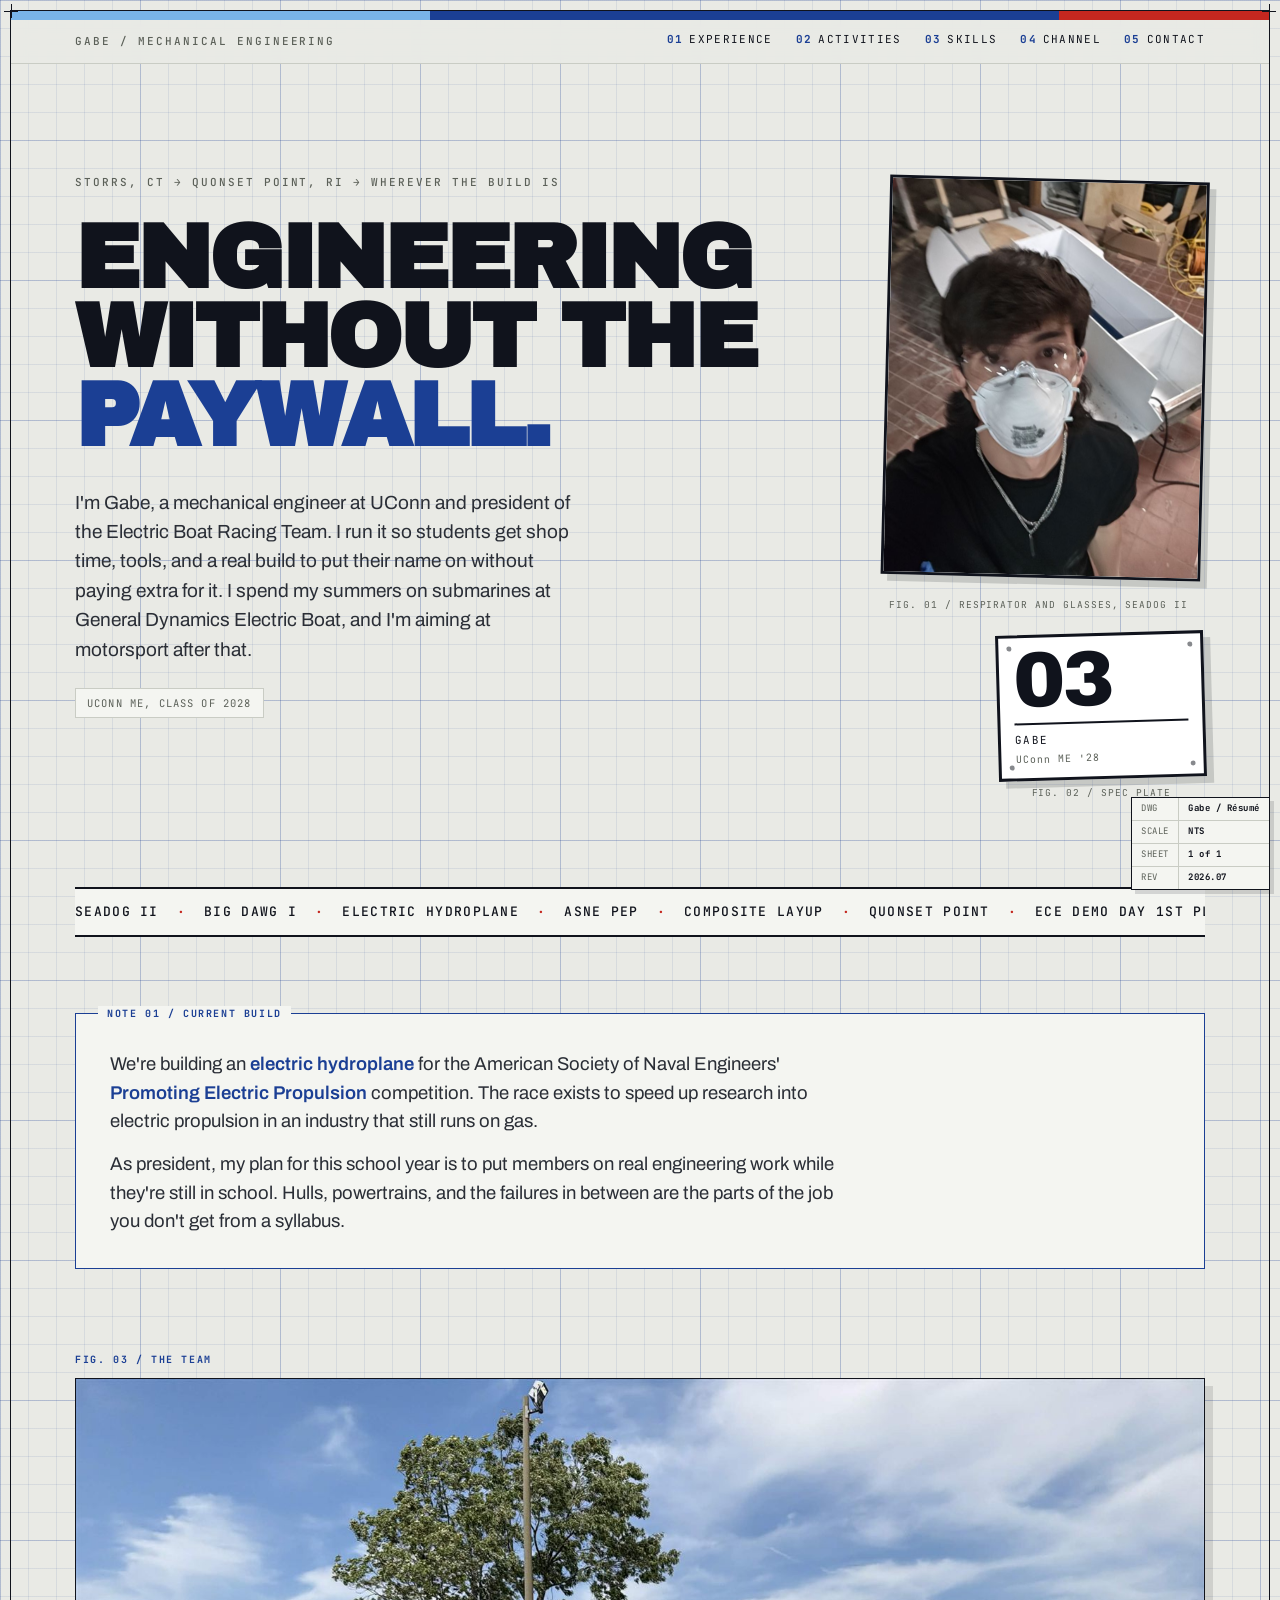
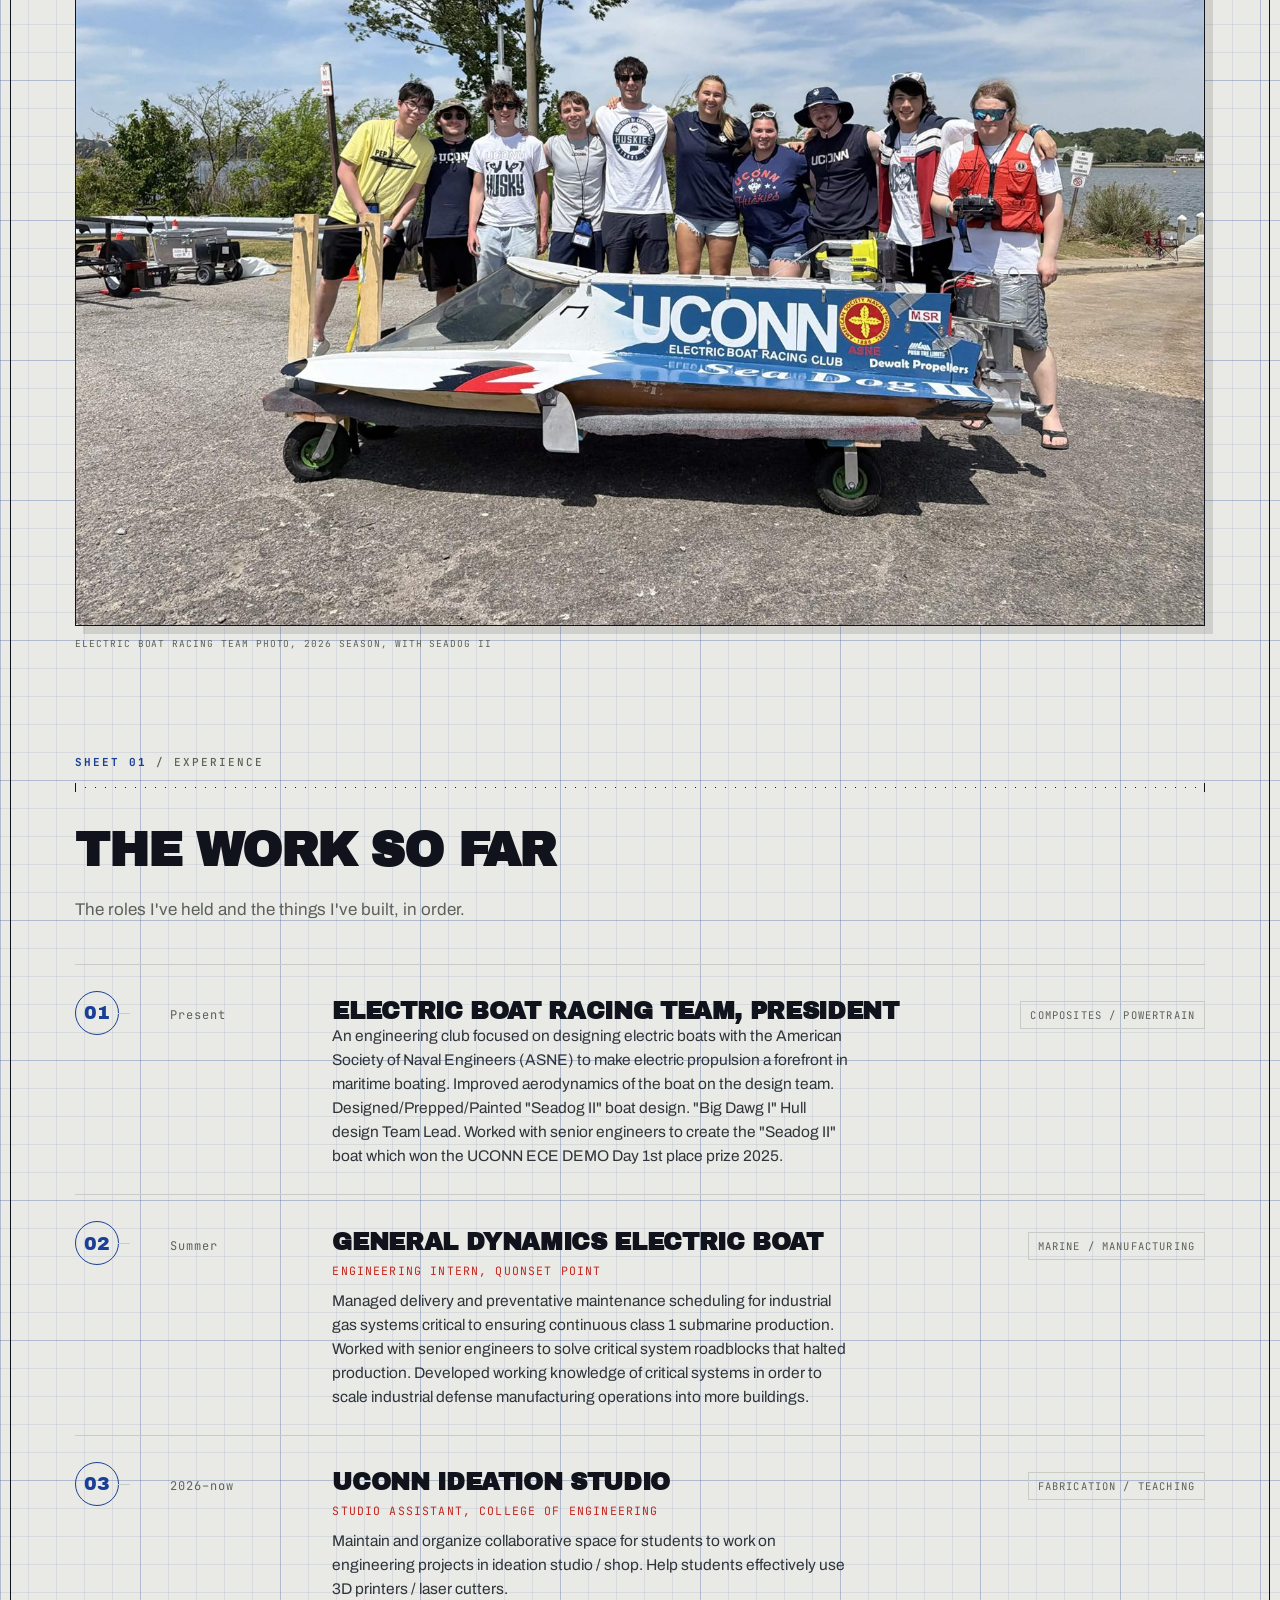
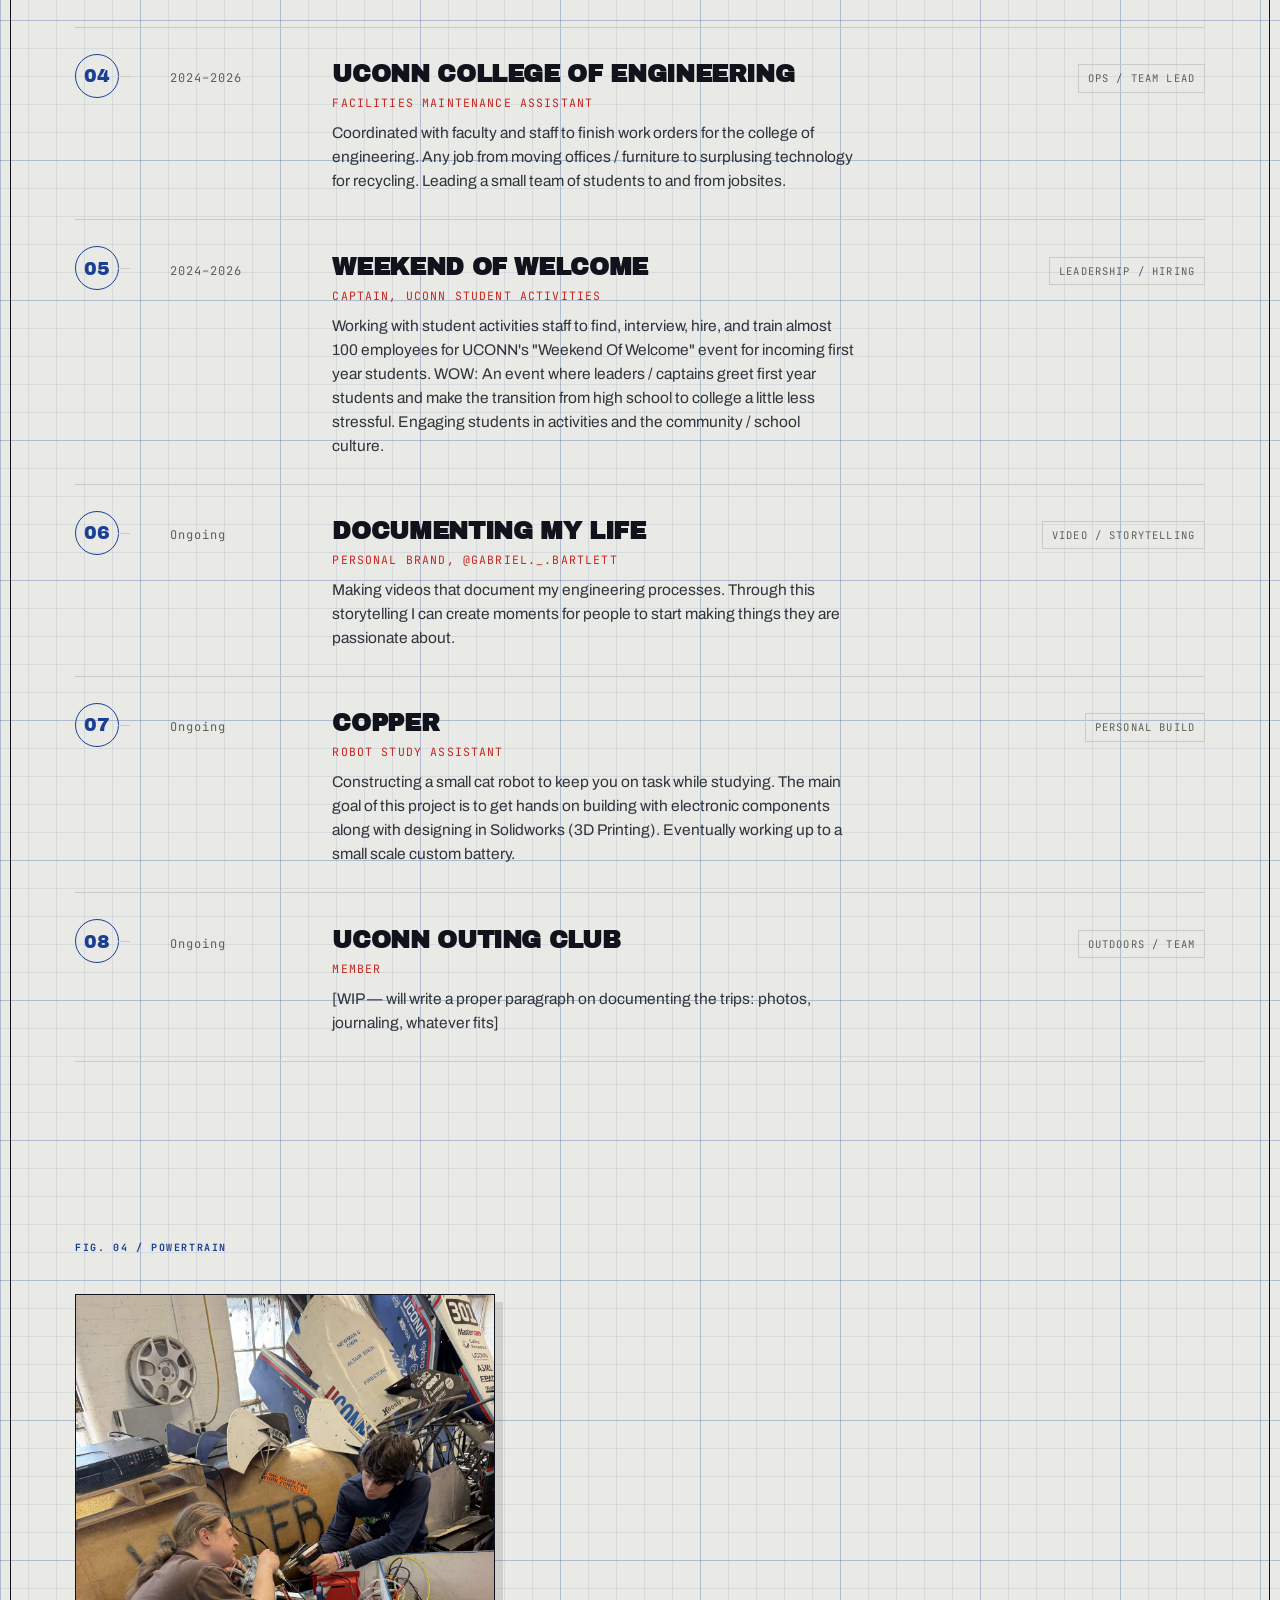
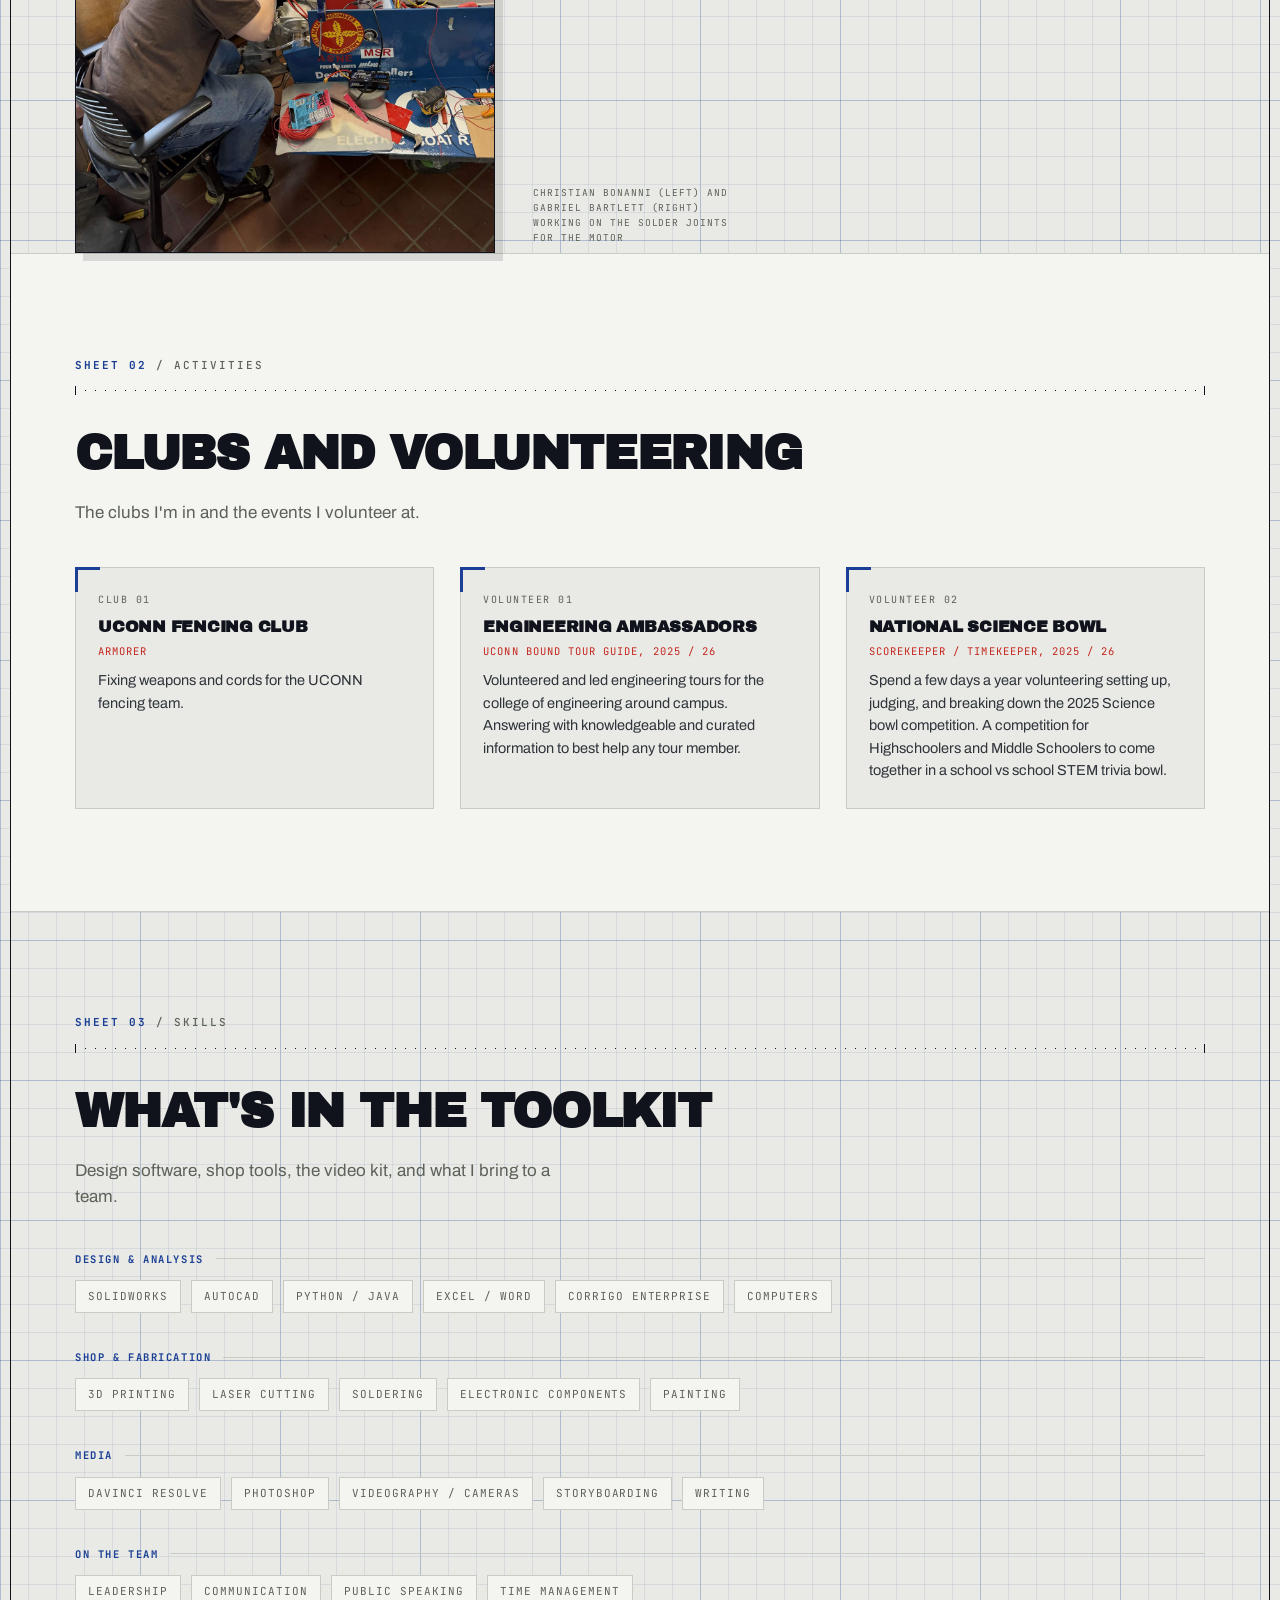
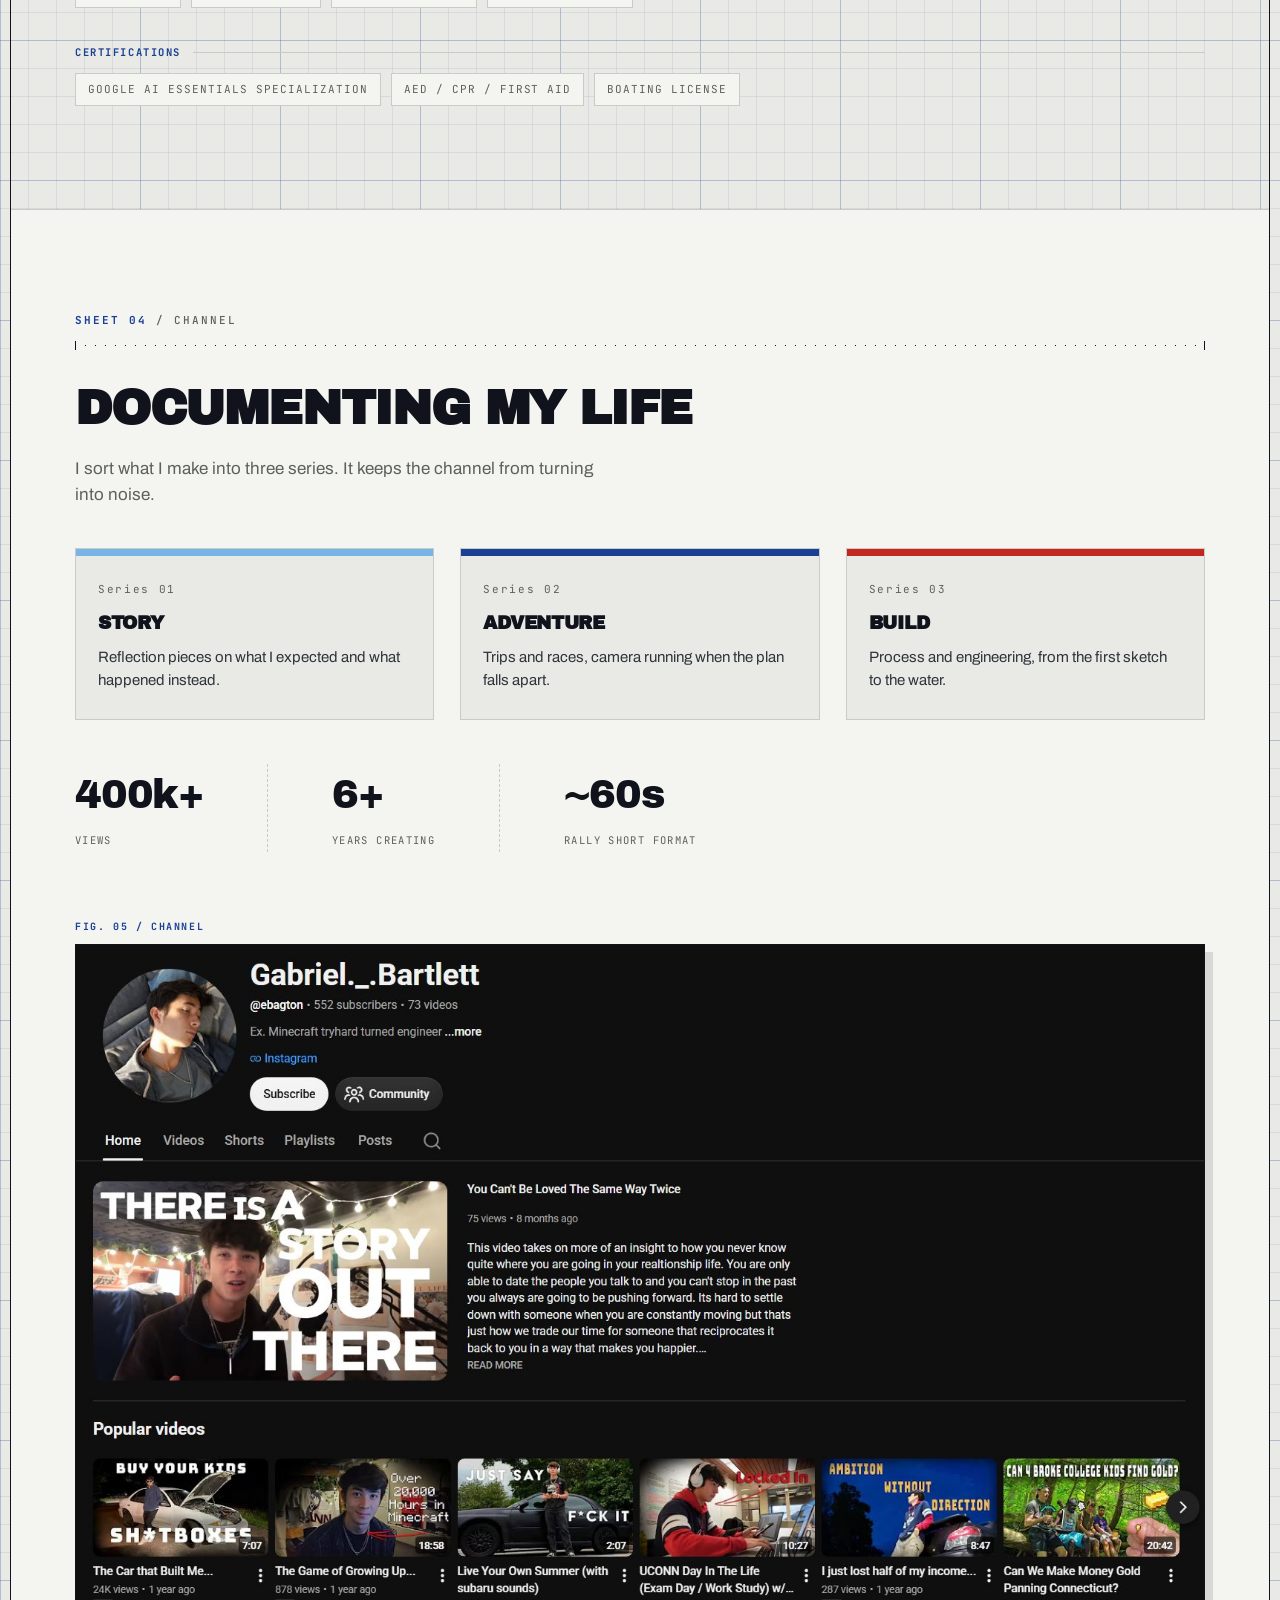
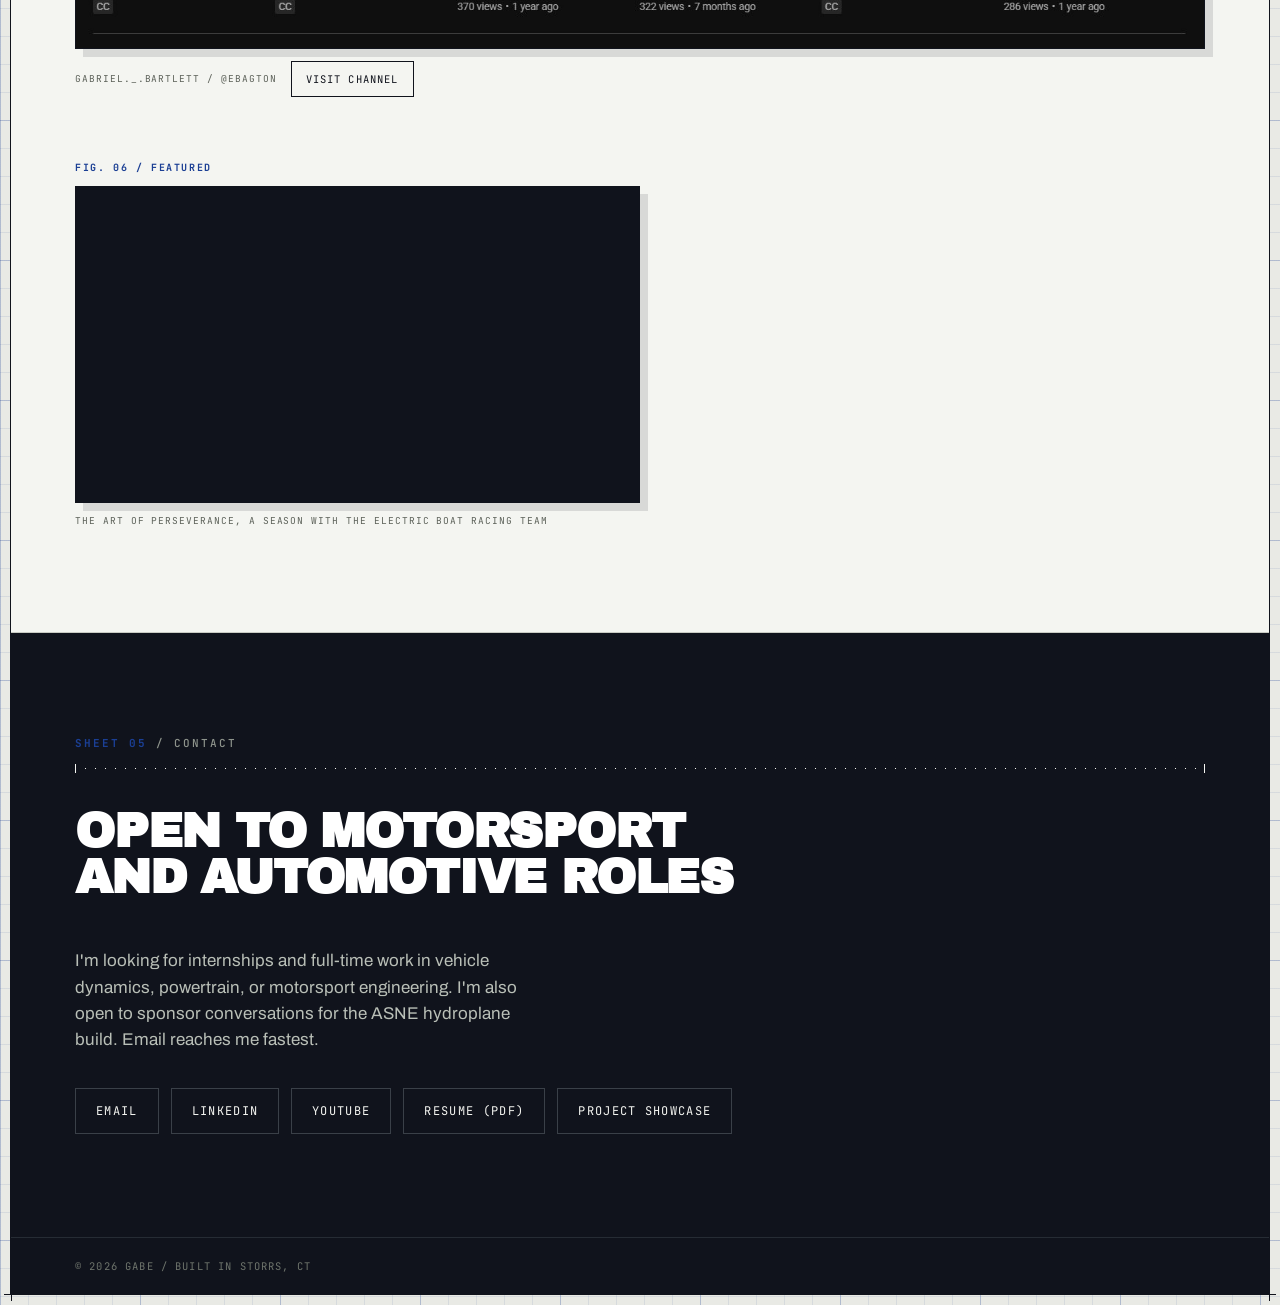
==== commit 21464d3a: "Add project showcase page at /gabrielbartlett New page covering the electric hydroplane, Seadog II, " ====
--- a/index.html
+++ b/index.html
@@ -736,6 +736,7 @@
       <a href="https://www.linkedin.com/in/gabrielbartlett/">LinkedIn</a>
       <a href="https://www.youtube.com/@ebagton">YouTube</a>
       <a href="resume.pdf">Resume (PDF)</a>
+      <a href="gabrielbartlett/">Project showcase</a>
     </div>
   </div>
 </section>
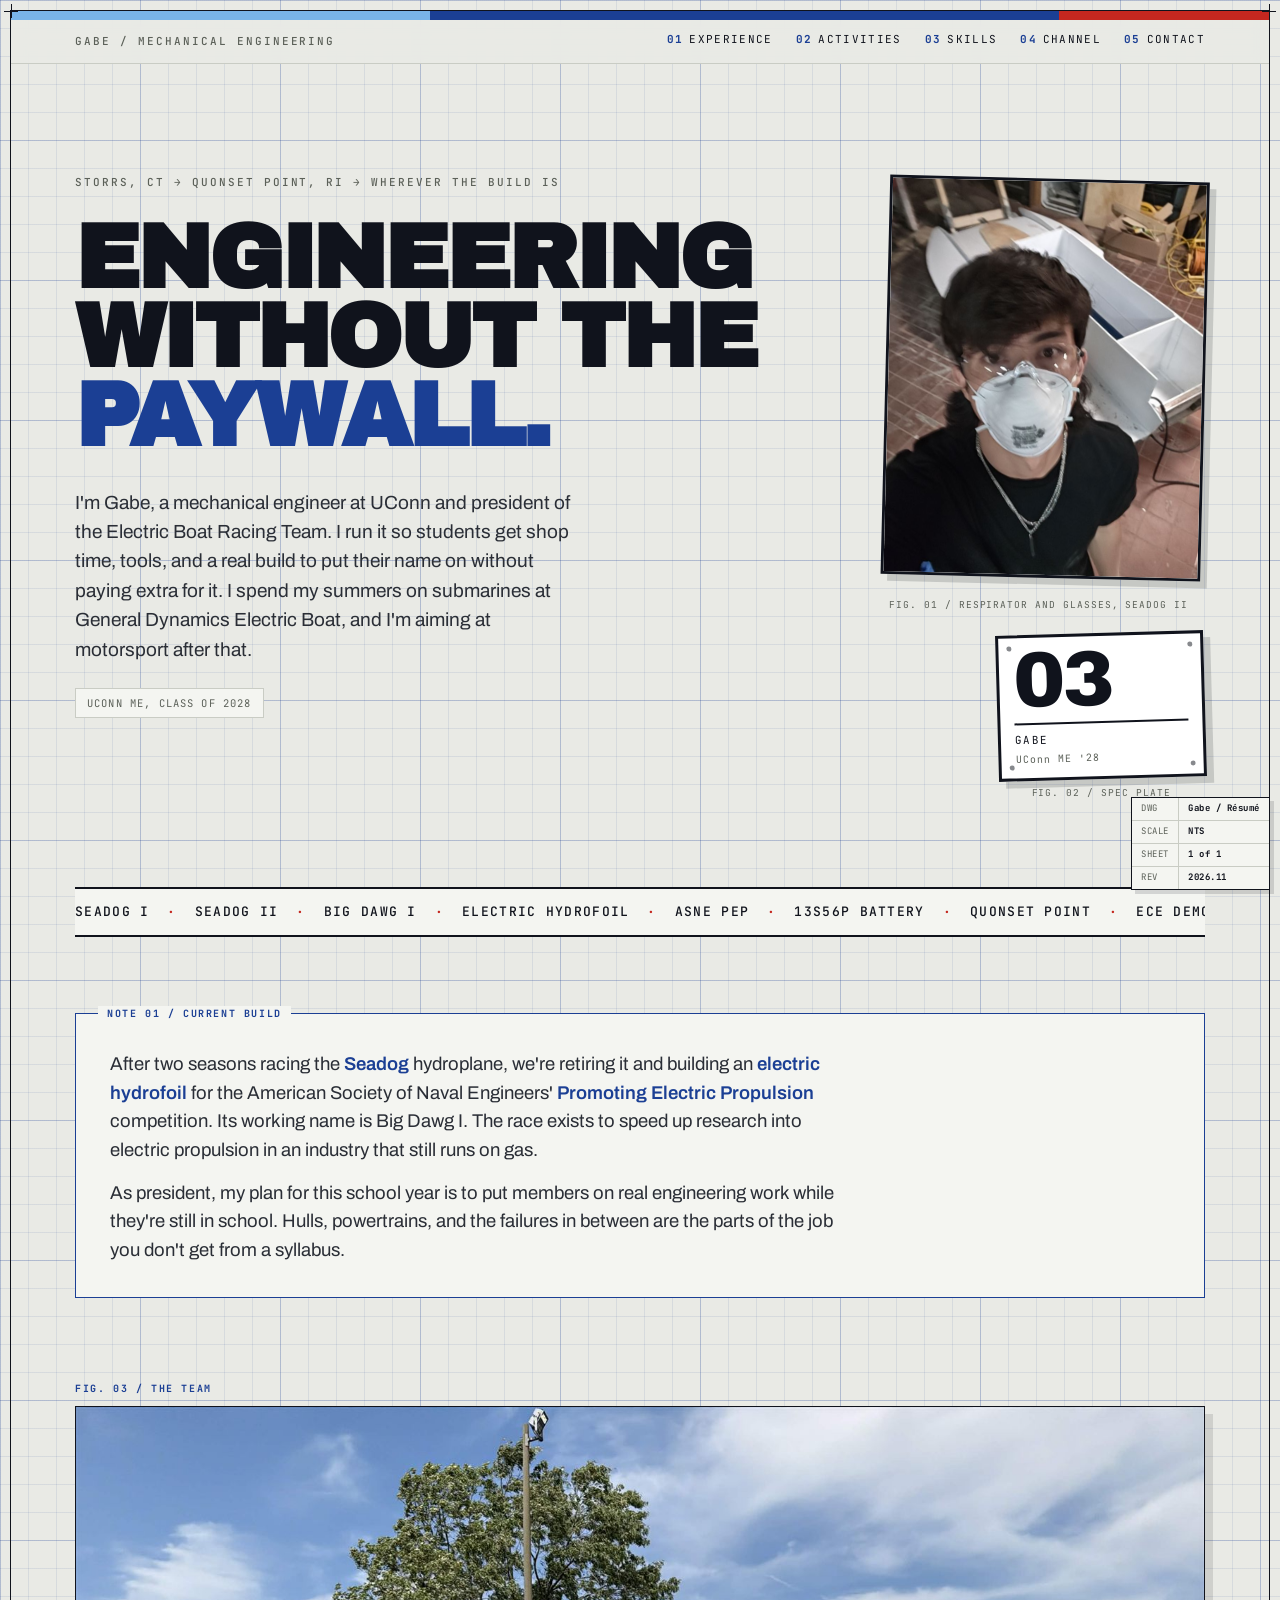
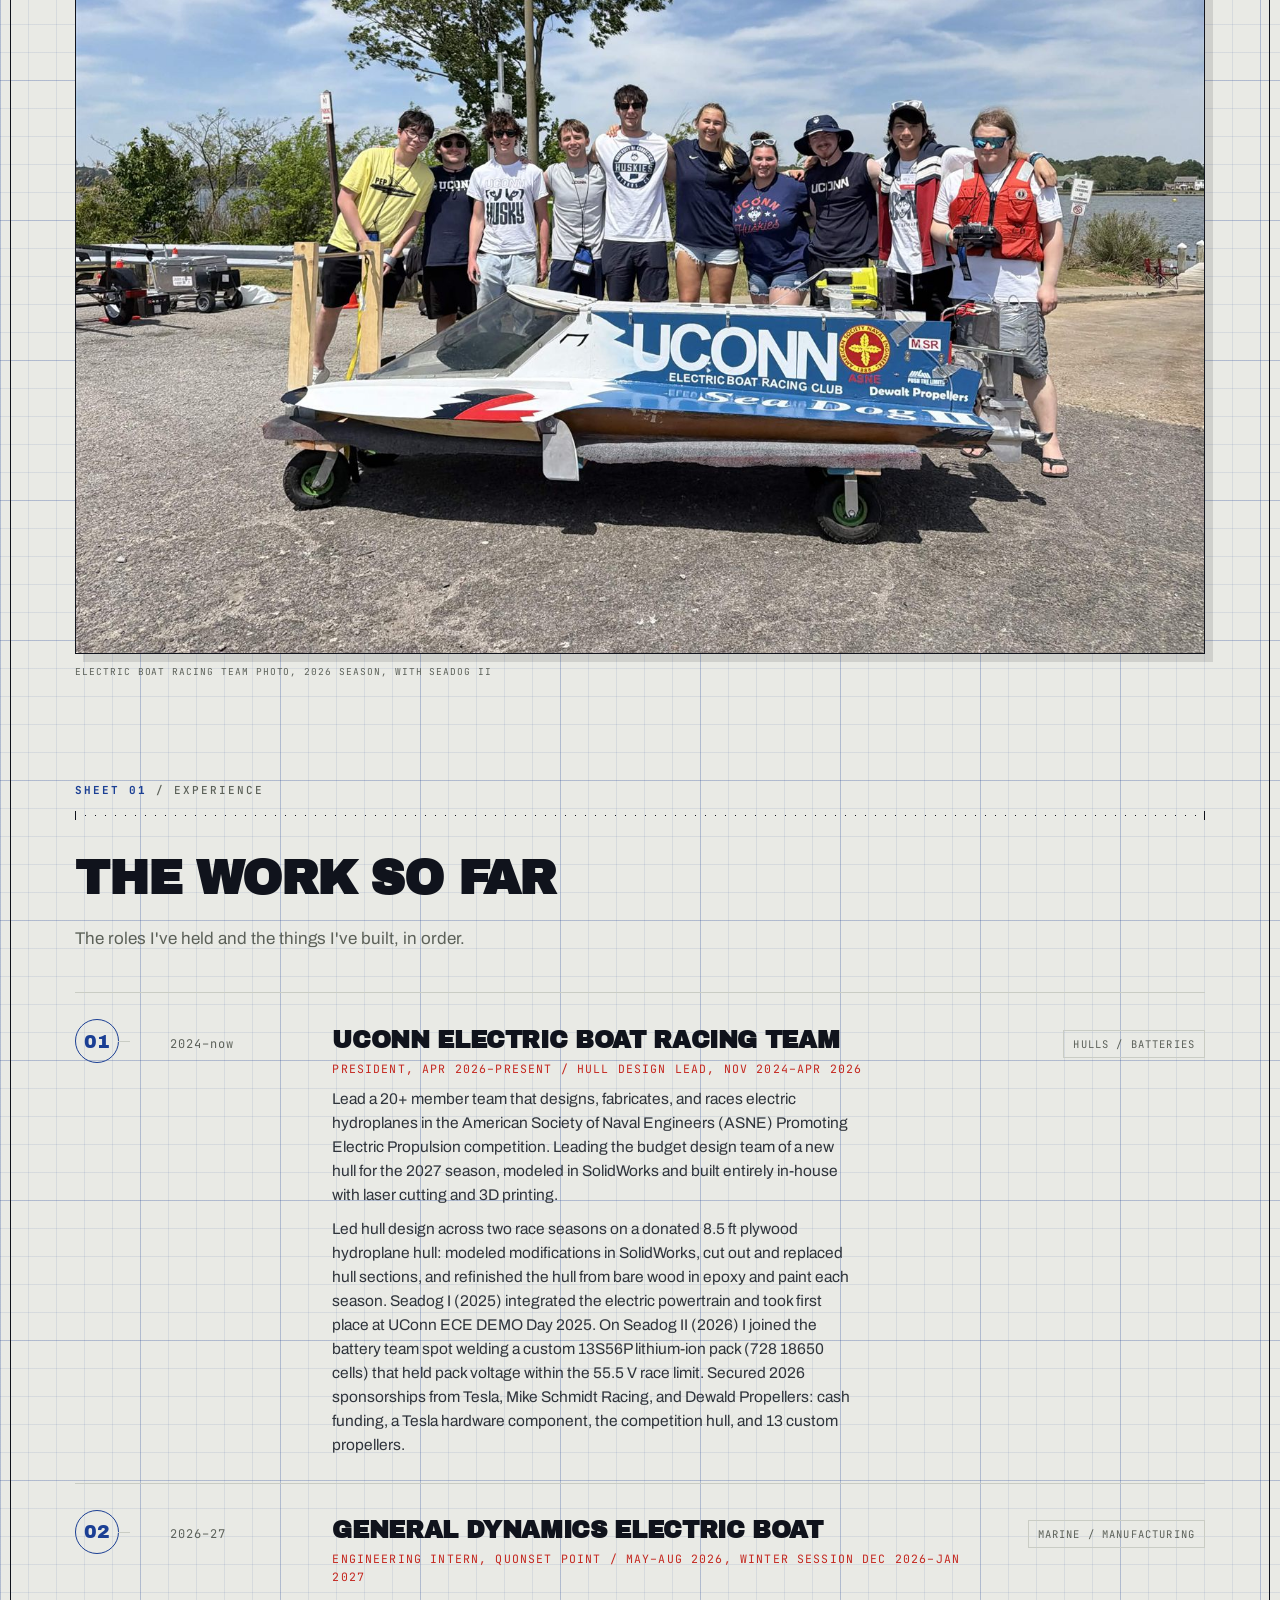
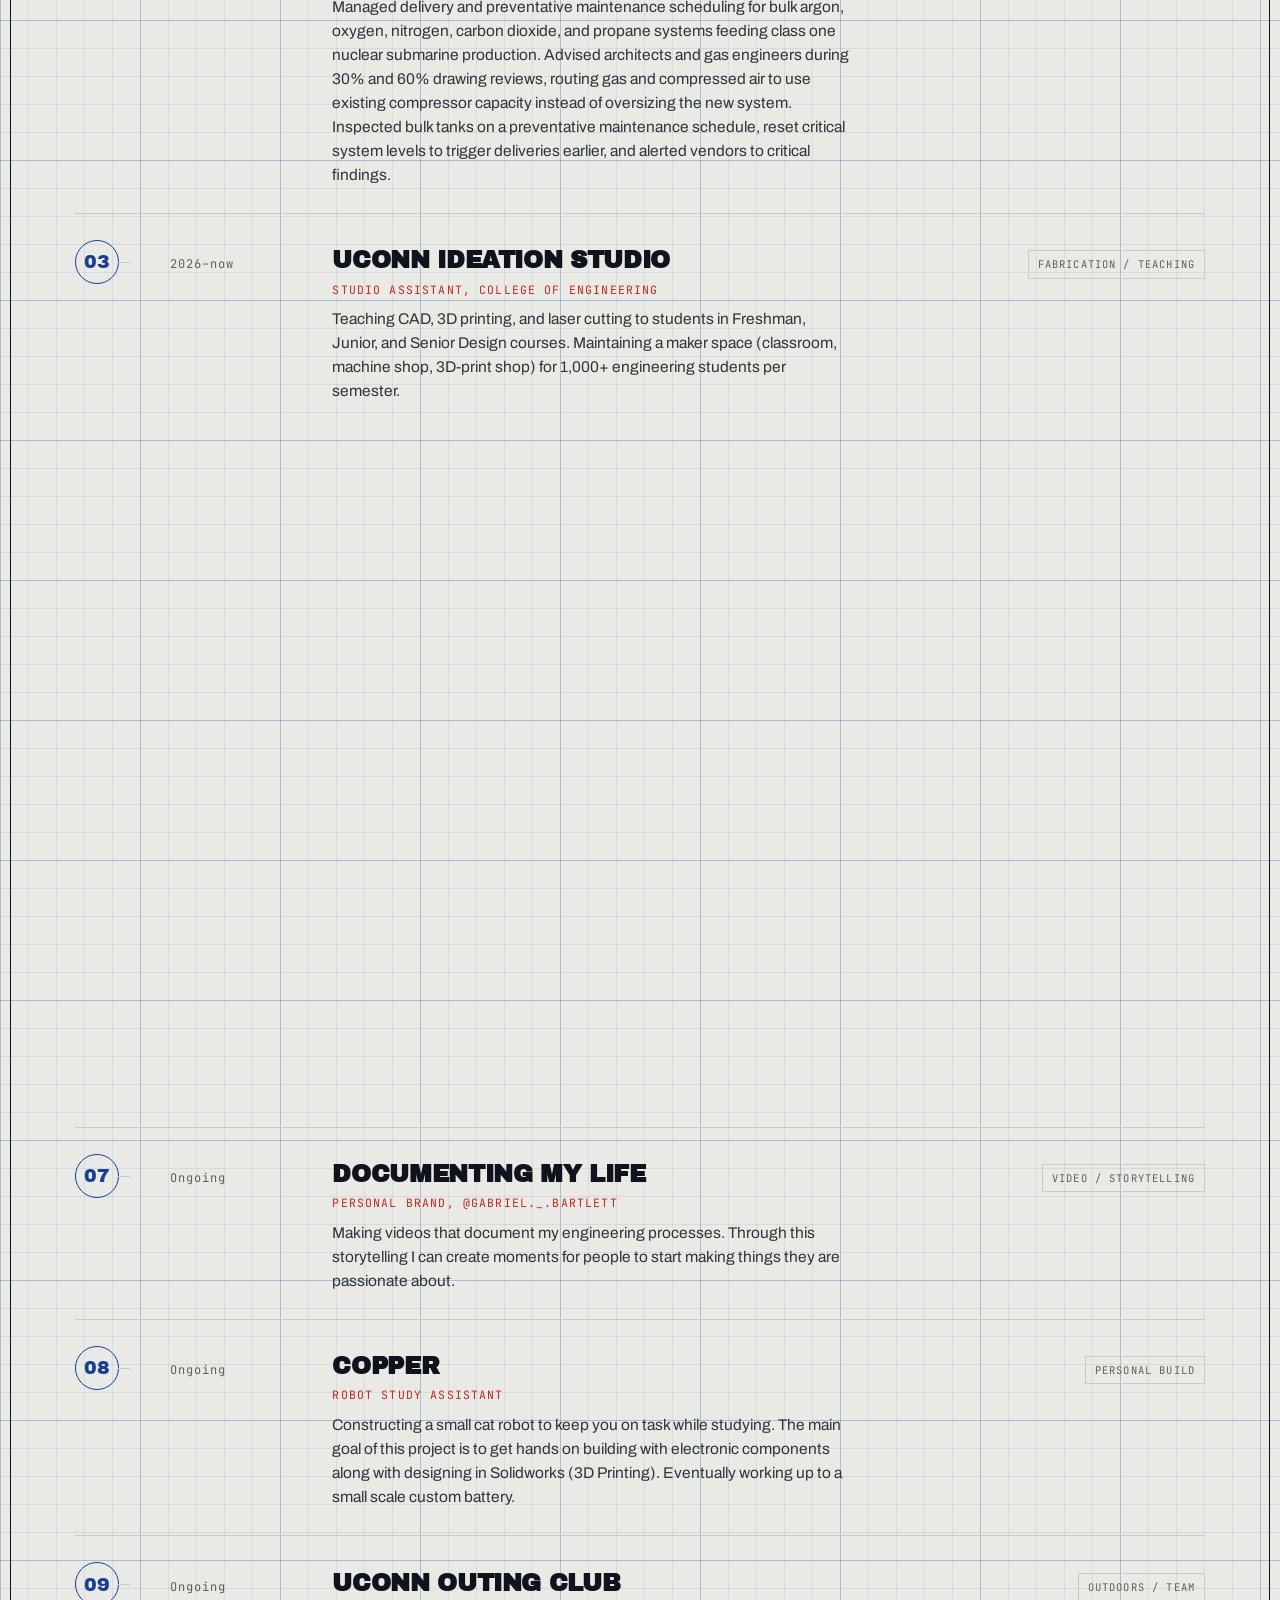
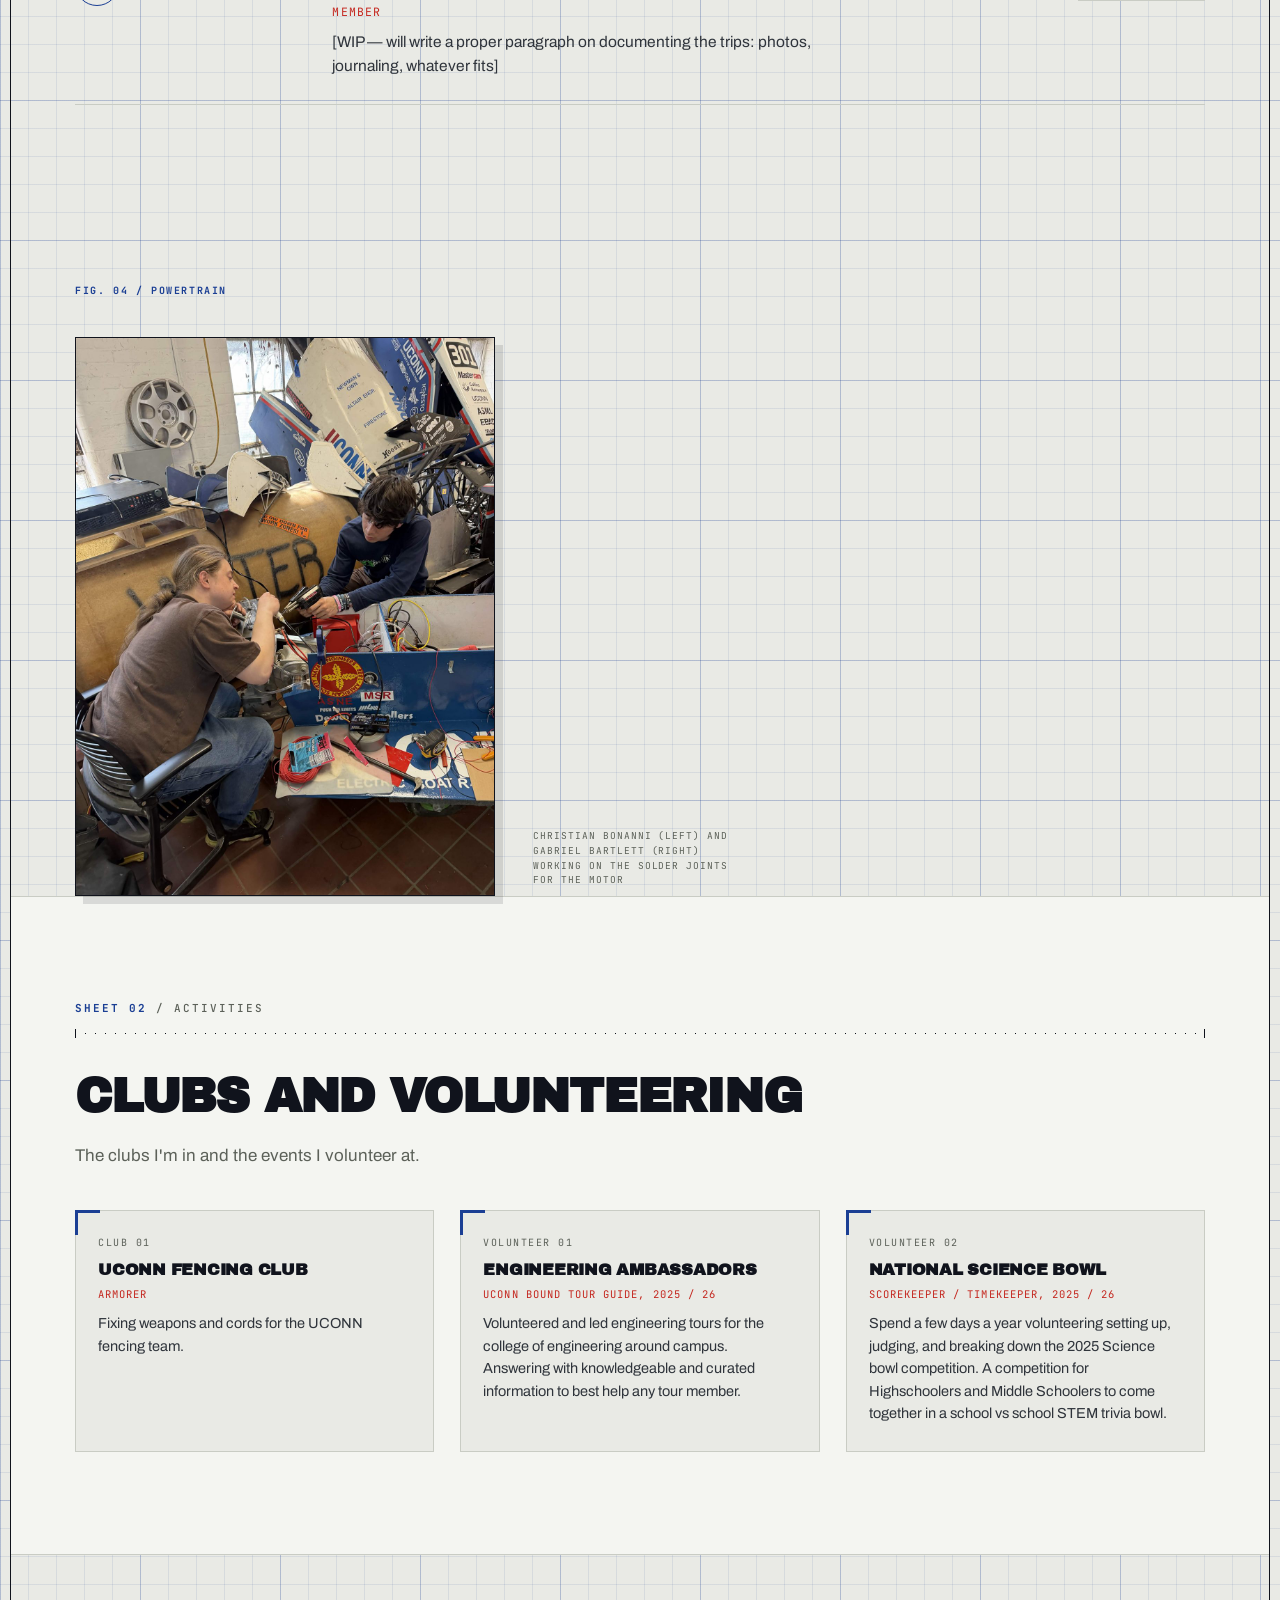
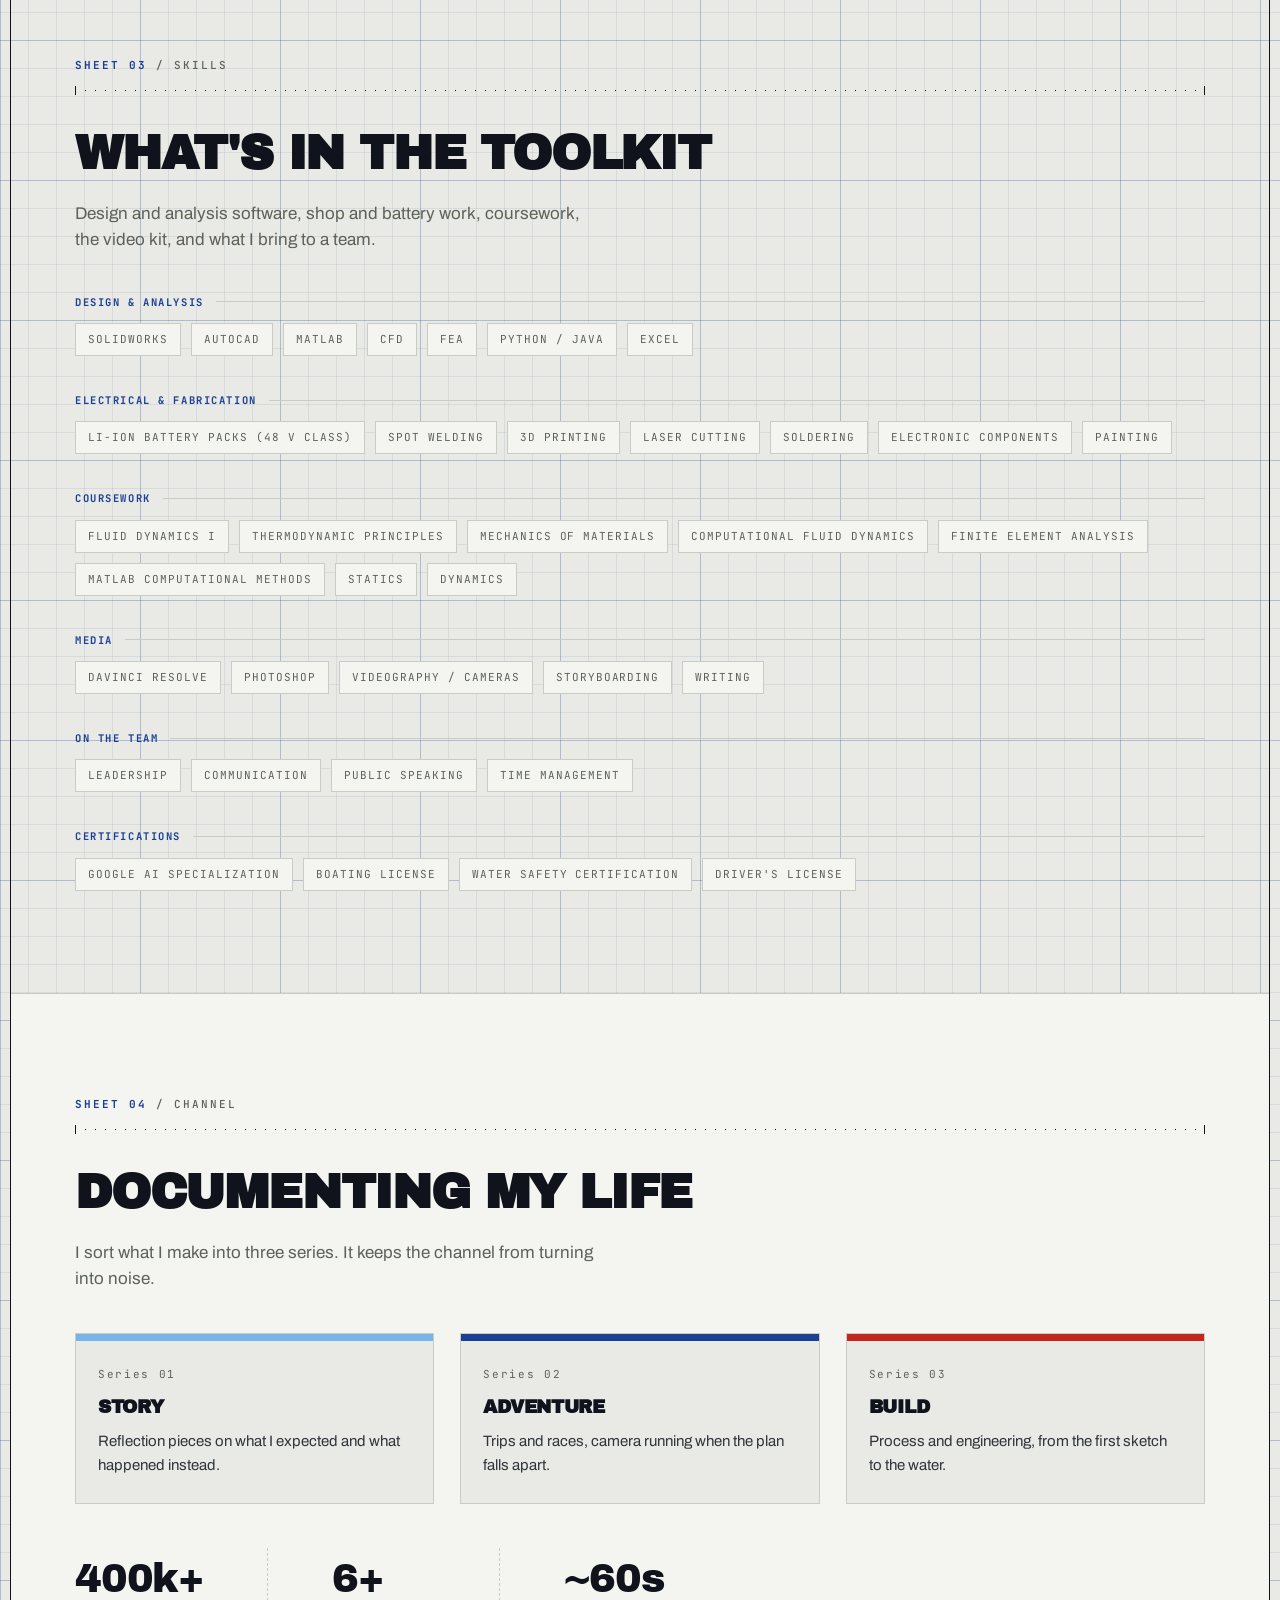
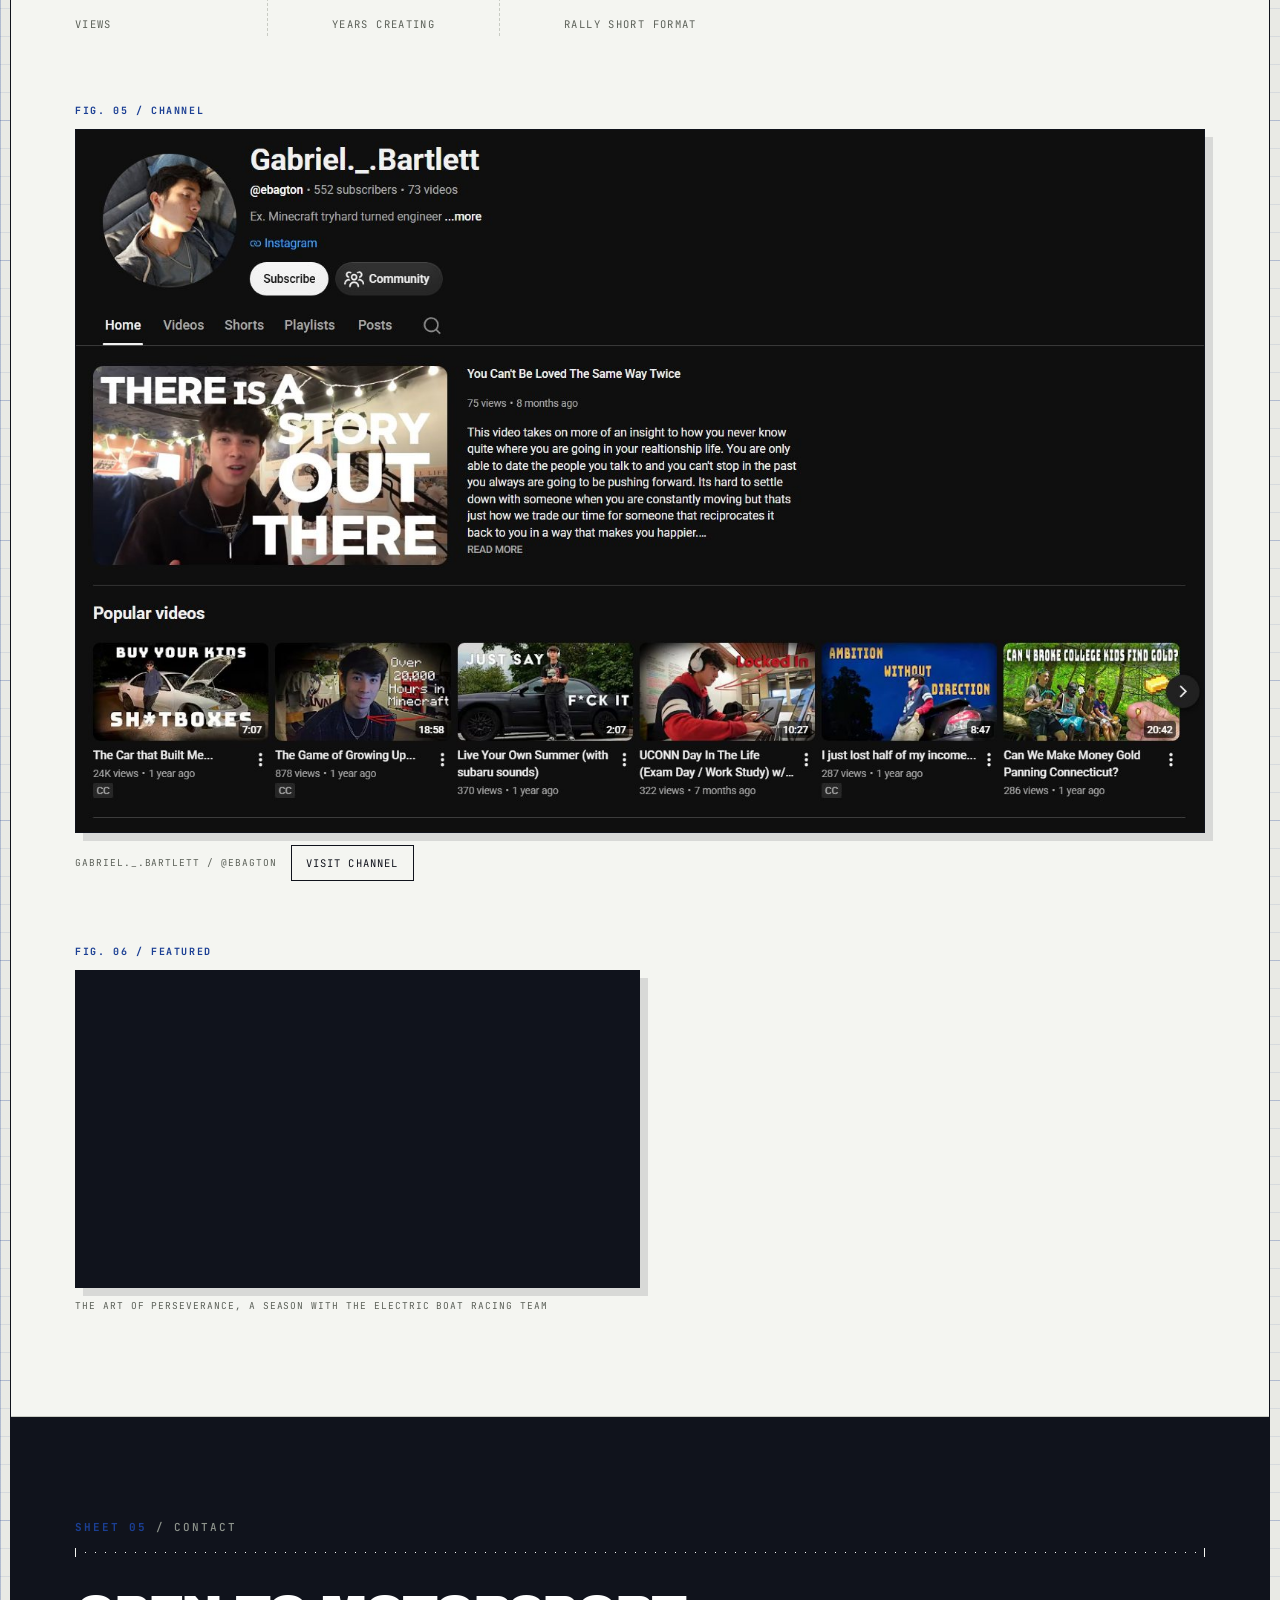
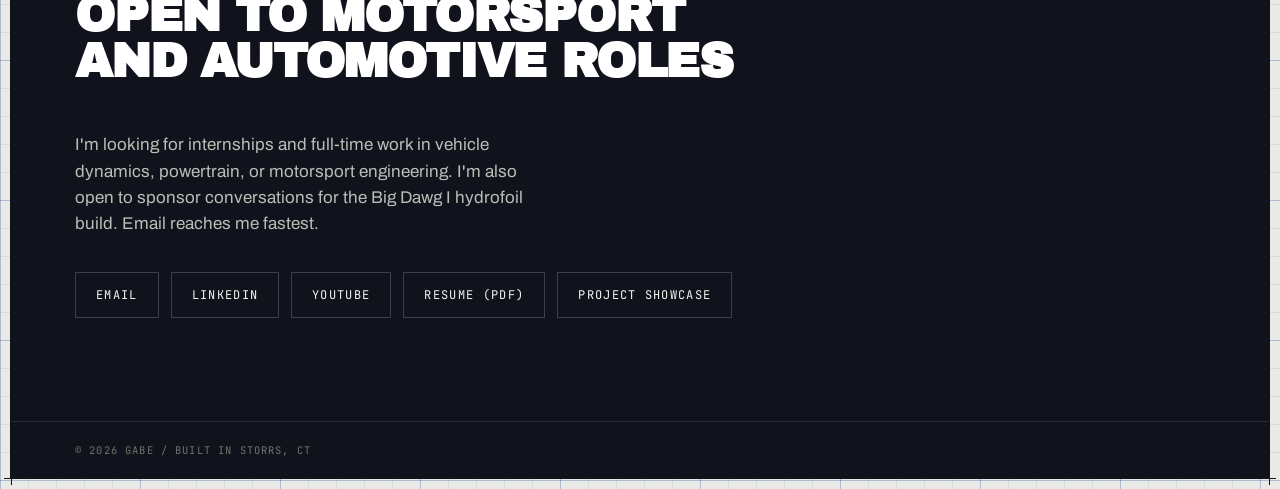
==== commit e984db26: "Sync main page to Nov 2026 resume; merge Big Dawg I into hydrofoil Main page: experience rewritten f" ====
--- a/index.html
+++ b/index.html
@@ -277,6 +277,7 @@
 .stage h3{font-family:"Archivo Black",sans-serif;font-size:clamp(1.05rem,2.4vw,1.5rem);letter-spacing:-.015em;text-transform:uppercase;line-height:1.05}
 .stage .role{font-family:"JetBrains Mono",monospace;font-size:11.5px;letter-spacing:.1em;text-transform:uppercase;color:var(--red);margin:7px 0 9px}
 .stage p{max-width:58ch;color:#2F343B;font-size:15.5px}
+.stage p + p{margin-top:10px}
 .stage .tag{
   font-family:"JetBrains Mono",monospace;font-size:10.5px;letter-spacing:.11em;
   text-transform:uppercase;color:var(--ink-soft);
@@ -456,8 +457,8 @@
 
   <div class="ticker" aria-label="Project index">
     <div class="ticker-track">
-      <span>Seadog II<b>·</b>Big Dawg I<b>·</b>electric hydroplane<b>·</b>ASNE PEP<b>·</b>composite layup<b>·</b>Quonset Point<b>·</b>ECE DEMO Day 1st place<b>·</b>Copper<b>·</b>President, EBRT<b>·</b>armorer<b>·</b>Documenting My Life<b>·</b>Class of 2028<b>·</b>&nbsp;</span>
-      <span aria-hidden="true">Seadog II<b>·</b>Big Dawg I<b>·</b>electric hydroplane<b>·</b>ASNE PEP<b>·</b>composite layup<b>·</b>Quonset Point<b>·</b>ECE DEMO Day 1st place<b>·</b>Copper<b>·</b>President, EBRT<b>·</b>armorer<b>·</b>Documenting My Life<b>·</b>Class of 2028<b>·</b>&nbsp;</span>
+      <span>Seadog I<b>·</b>Seadog II<b>·</b>Big Dawg I<b>·</b>electric hydrofoil<b>·</b>ASNE PEP<b>·</b>13S56P battery<b>·</b>Quonset Point<b>·</b>ECE DEMO Day 1st place<b>·</b>Copper<b>·</b>President, EBRT<b>·</b>armorer<b>·</b>Documenting My Life<b>·</b>Class of 2028<b>·</b>&nbsp;</span>
+      <span aria-hidden="true">Seadog I<b>·</b>Seadog II<b>·</b>Big Dawg I<b>·</b>electric hydrofoil<b>·</b>ASNE PEP<b>·</b>13S56P battery<b>·</b>Quonset Point<b>·</b>ECE DEMO Day 1st place<b>·</b>Copper<b>·</b>President, EBRT<b>·</b>armorer<b>·</b>Documenting My Life<b>·</b>Class of 2028<b>·</b>&nbsp;</span>
     </div>
   </div>
 </div>
@@ -465,7 +466,7 @@
 <div class="note-wrap">
   <div class="note-block rv">
     <span class="lbl">Note 01 / Current build</span>
-    <p>We're building an <b>electric hydroplane</b> for the American Society of Naval Engineers' <b>Promoting Electric Propulsion</b> competition. The race exists to speed up research into electric propulsion in an industry that still runs on gas.</p>
+    <p>After two seasons racing the <b>Seadog</b> hydroplane, we're retiring it and building an <b>electric hydrofoil</b> for the American Society of Naval Engineers' <b>Promoting Electric Propulsion</b> competition. Its working name is Big Dawg I. The race exists to speed up research into electric propulsion in an industry that still runs on gas.</p>
     <p>As president, my plan for this school year is to put members on real engineering work while they're still in school. Hulls, powertrains, and the failures in between are the parts of the job you don't get from a syllabus.</p>
   </div>
 </div>
@@ -490,21 +491,23 @@
 
     <div class="stage rv">
       <div class="no">01</div>
-      <div class="yr">Present</div>
-      <div class="body">
-        <h3>Electric Boat Racing Team, President</h3>
-        <p>An engineering club focused on designing electric boats with the American Society of Naval Engineers (ASNE) to make electric propulsion a forefront in maritime boating. Improved aerodynamics of the boat on the design team. Designed/Prepped/Painted "Seadog II" boat design. "Big Dawg I" Hull design Team Lead. Worked with senior engineers to create the "Seadog II" boat which won the UCONN ECE DEMO Day 1st place prize 2025.</p>
-      </div>
-      <div class="tag">Composites / Powertrain</div>
+      <div class="yr">2024–now</div>
+      <div class="body">
+        <h3>UConn Electric Boat Racing Team</h3>
+        <div class="role">President, Apr 2026–present / Hull Design Lead, Nov 2024–Apr 2026</div>
+        <p>Lead a 20+ member team that designs, fabricates, and races electric hydroplanes in the American Society of Naval Engineers (ASNE) Promoting Electric Propulsion competition. Leading the budget design team of a new hull for the 2027 season, modeled in SolidWorks and built entirely in-house with laser cutting and 3D printing.</p>
+        <p>Led hull design across two race seasons on a donated 8.5 ft plywood hydroplane hull: modeled modifications in SolidWorks, cut out and replaced hull sections, and refinished the hull from bare wood in epoxy and paint each season. Seadog I (2025) integrated the electric powertrain and took first place at UConn ECE DEMO Day 2025. On Seadog II (2026) I joined the battery team spot welding a custom 13S56P lithium-ion pack (728 18650 cells) that held pack voltage within the 55.5 V race limit. Secured 2026 sponsorships from Tesla, Mike Schmidt Racing, and Dewald Propellers: cash funding, a Tesla hardware component, the competition hull, and 13 custom propellers.</p>
+      </div>
+      <div class="tag">Hulls / Batteries</div>
     </div>
 
     <div class="stage rv">
       <div class="no">02</div>
-      <div class="yr">Summer</div>
+      <div class="yr">2026–27</div>
       <div class="body">
         <h3>General Dynamics Electric Boat</h3>
-        <div class="role">Engineering Intern, Quonset Point</div>
-        <p>Managed delivery and preventative maintenance scheduling for industrial gas systems critical to ensuring continuous class 1 submarine production. Worked with senior engineers to solve critical system roadblocks that halted production. Developed working knowledge of critical systems in order to scale industrial defense manufacturing operations into more buildings.</p>
+        <div class="role">Engineering Intern, Quonset Point / May–Aug 2026, Winter Session Dec 2026–Jan 2027</div>
+        <p>Managed delivery and preventative maintenance scheduling for bulk argon, oxygen, nitrogen, carbon dioxide, and propane systems feeding class one nuclear submarine production. Advised architects and gas engineers during 30% and 60% drawing reviews, routing gas and compressed air to use existing compressor capacity instead of oversizing the new system. Inspected bulk tanks on a preventative maintenance schedule, reset critical system levels to trigger deliveries earlier, and alerted vendors to critical findings.</p>
       </div>
       <div class="tag">Marine / Manufacturing</div>
     </div>
@@ -515,13 +518,35 @@
       <div class="body">
         <h3>UConn Ideation Studio</h3>
         <div class="role">Studio Assistant, College of Engineering</div>
-        <p>Maintain and organize collaborative space for students to work on engineering projects in ideation studio / shop. Help students effectively use 3D printers / laser cutters.</p>
+        <p>Teaching CAD, 3D printing, and laser cutting to students in Freshman, Junior, and Senior Design courses. Maintaining a maker space (classroom, machine shop, 3D-print shop) for 1,000+ engineering students per semester.</p>
       </div>
       <div class="tag">Fabrication / Teaching</div>
     </div>
 
     <div class="stage rv">
       <div class="no">04</div>
+      <div class="yr">2024–2026</div>
+      <div class="body">
+        <h3>Niantic Bay Yacht Club</h3>
+        <div class="role">Launch Captain &amp; Steward</div>
+        <p>Piloted the club launch boat, carrying members and guests to and from their moored boats, and fueled vessels. Served as Morning Launch Captain for Ensign Nationals 2024, a national championship regatta, launching 30+ racing crews every race morning. Kept the club ready for daily operation through morning setup, flag displays, and hands-on maintenance including woodworking and painting.</p>
+      </div>
+      <div class="tag">Marine / Operations</div>
+    </div>
+
+    <div class="stage rv">
+      <div class="no">05</div>
+      <div class="yr">2025–2026</div>
+      <div class="body">
+        <h3>Weekend of Welcome</h3>
+        <div class="role">Captain / Leader, UConn Student Activities</div>
+        <p>Recruited, interviewed, hired, and trained 100+ student employees for UConn's first-year orientation program. Served as one of four building captains, directing 24 team leaders responsible for 1,500 first-year students. Guided a group of 50 first-year students through orientation week as a Leader in 2025; promoted to Captain for 2026.</p>
+      </div>
+      <div class="tag">Leadership / Hiring</div>
+    </div>
+
+    <div class="stage rv">
+      <div class="no">06</div>
       <div class="yr">2024–2026</div>
       <div class="body">
         <h3>UConn College of Engineering</h3>
@@ -532,18 +557,7 @@
     </div>
 
     <div class="stage rv">
-      <div class="no">05</div>
-      <div class="yr">2024–2026</div>
-      <div class="body">
-        <h3>Weekend of Welcome</h3>
-        <div class="role">Captain, UConn Student Activities</div>
-        <p>Working with student activities staff to find, interview, hire, and train almost 100 employees for UCONN's "Weekend Of Welcome" event for incoming first year students. WOW: An event where leaders / captains greet first year students and make the transition from high school to college a little less stressful. Engaging students in activities and the community / school culture.</p>
-      </div>
-      <div class="tag">Leadership / Hiring</div>
-    </div>
-
-    <div class="stage rv">
-      <div class="no">06</div>
+      <div class="no">07</div>
       <div class="yr">Ongoing</div>
       <div class="body">
         <h3>Documenting My Life</h3>
@@ -554,7 +568,7 @@
     </div>
 
     <div class="stage rv">
-      <div class="no">07</div>
+      <div class="no">08</div>
       <div class="yr">Ongoing</div>
       <div class="body">
         <h3>Copper</h3>
@@ -565,7 +579,7 @@
     </div>
 
     <div class="stage rv">
-      <div class="no">08</div>
+      <div class="no">09</div>
       <div class="yr">Ongoing</div>
       <div class="body">
         <h3>UConn Outing Club</h3>
@@ -622,28 +636,45 @@
     <p class="eyebrow"><b>Sheet 03</b> / Skills</p>
     <div class="rule-dim" aria-hidden="true"></div>
     <h2>What's in the toolkit</h2>
-    <p class="sec-note">Design software, shop tools, the video kit, and what I bring to a team.</p>
+    <p class="sec-note">Design and analysis software, shop and battery work, coursework, the video kit, and what I bring to a team.</p>
 
     <div class="tool-group rv">
       <div class="gl">Design &amp; Analysis</div>
       <div class="tools">
         <span class="tag">SolidWorks</span>
         <span class="tag">AutoCAD</span>
+        <span class="tag">MATLAB</span>
+        <span class="tag">CFD</span>
+        <span class="tag">FEA</span>
         <span class="tag">Python / Java</span>
-        <span class="tag">Excel / Word</span>
-        <span class="tag">Corrigo Enterprise</span>
-        <span class="tag">Computers</span>
+        <span class="tag">Excel</span>
       </div>
     </div>
 
     <div class="tool-group rv">
-      <div class="gl">Shop &amp; Fabrication</div>
+      <div class="gl">Electrical &amp; Fabrication</div>
       <div class="tools">
+        <span class="tag">Li-ion Battery Packs (48 V class)</span>
+        <span class="tag">Spot Welding</span>
         <span class="tag">3D Printing</span>
         <span class="tag">Laser Cutting</span>
         <span class="tag">Soldering</span>
         <span class="tag">Electronic Components</span>
         <span class="tag">Painting</span>
+      </div>
+    </div>
+
+    <div class="tool-group rv">
+      <div class="gl">Coursework</div>
+      <div class="tools">
+        <span class="tag">Fluid Dynamics I</span>
+        <span class="tag">Thermodynamic Principles</span>
+        <span class="tag">Mechanics of Materials</span>
+        <span class="tag">Computational Fluid Dynamics</span>
+        <span class="tag">Finite Element Analysis</span>
+        <span class="tag">MATLAB Computational Methods</span>
+        <span class="tag">Statics</span>
+        <span class="tag">Dynamics</span>
       </div>
     </div>
 
@@ -671,9 +702,10 @@
     <div class="tool-group rv">
       <div class="gl">Certifications</div>
       <div class="tools">
-        <span class="tag">Google AI Essentials Specialization</span>
-        <span class="tag">AED / CPR / First Aid</span>
+        <span class="tag">Google AI Specialization</span>
         <span class="tag">Boating License</span>
+        <span class="tag">Water Safety Certification</span>
+        <span class="tag">Driver's License</span>
       </div>
     </div>
   </div>
@@ -730,7 +762,7 @@
     <p class="eyebrow"><b>Sheet 05</b> / Contact</p>
     <div class="rule-dim" aria-hidden="true"></div>
     <h2>Open to motorsport<br>and automotive roles</h2>
-    <p>I'm looking for internships and full-time work in vehicle dynamics, powertrain, or motorsport engineering. I'm also open to sponsor conversations for the ASNE hydroplane build. Email reaches me fastest.</p>
+    <p>I'm looking for internships and full-time work in vehicle dynamics, powertrain, or motorsport engineering. I'm also open to sponsor conversations for the Big Dawg I hydrofoil build. Email reaches me fastest.</p>
     <div class="links">
       <a href="mailto:gabebartlett7125@gmail.com">Email</a>
       <a href="https://www.linkedin.com/in/gabrielbartlett/">LinkedIn</a>
@@ -749,7 +781,7 @@
   <div class="k">Dwg</div><div class="v">Gabe / Résumé</div>
   <div class="k">Scale</div><div class="v">NTS</div>
   <div class="k">Sheet</div><div class="v">1 of 1</div>
-  <div class="k">Rev</div><div class="v">2026.07</div>
+  <div class="k">Rev</div><div class="v">2026.11</div>
 </div>
 
 <script>
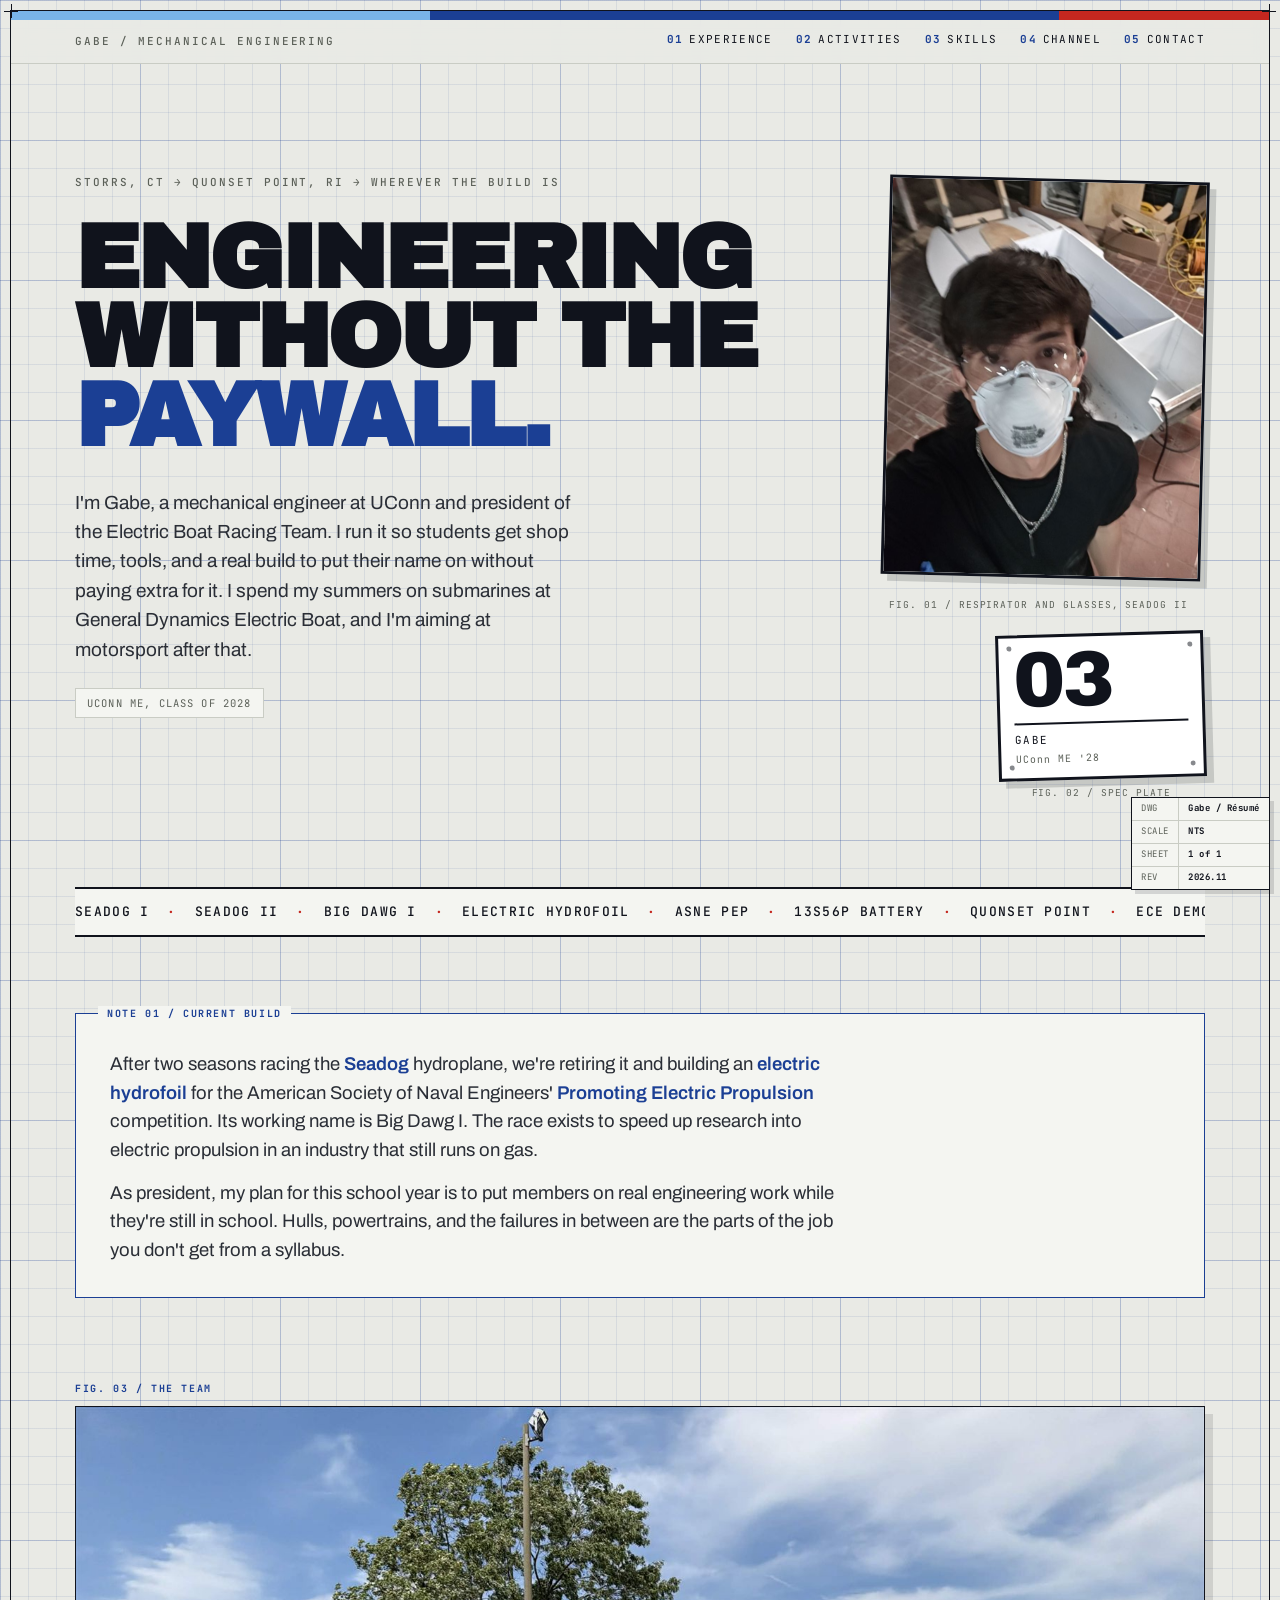
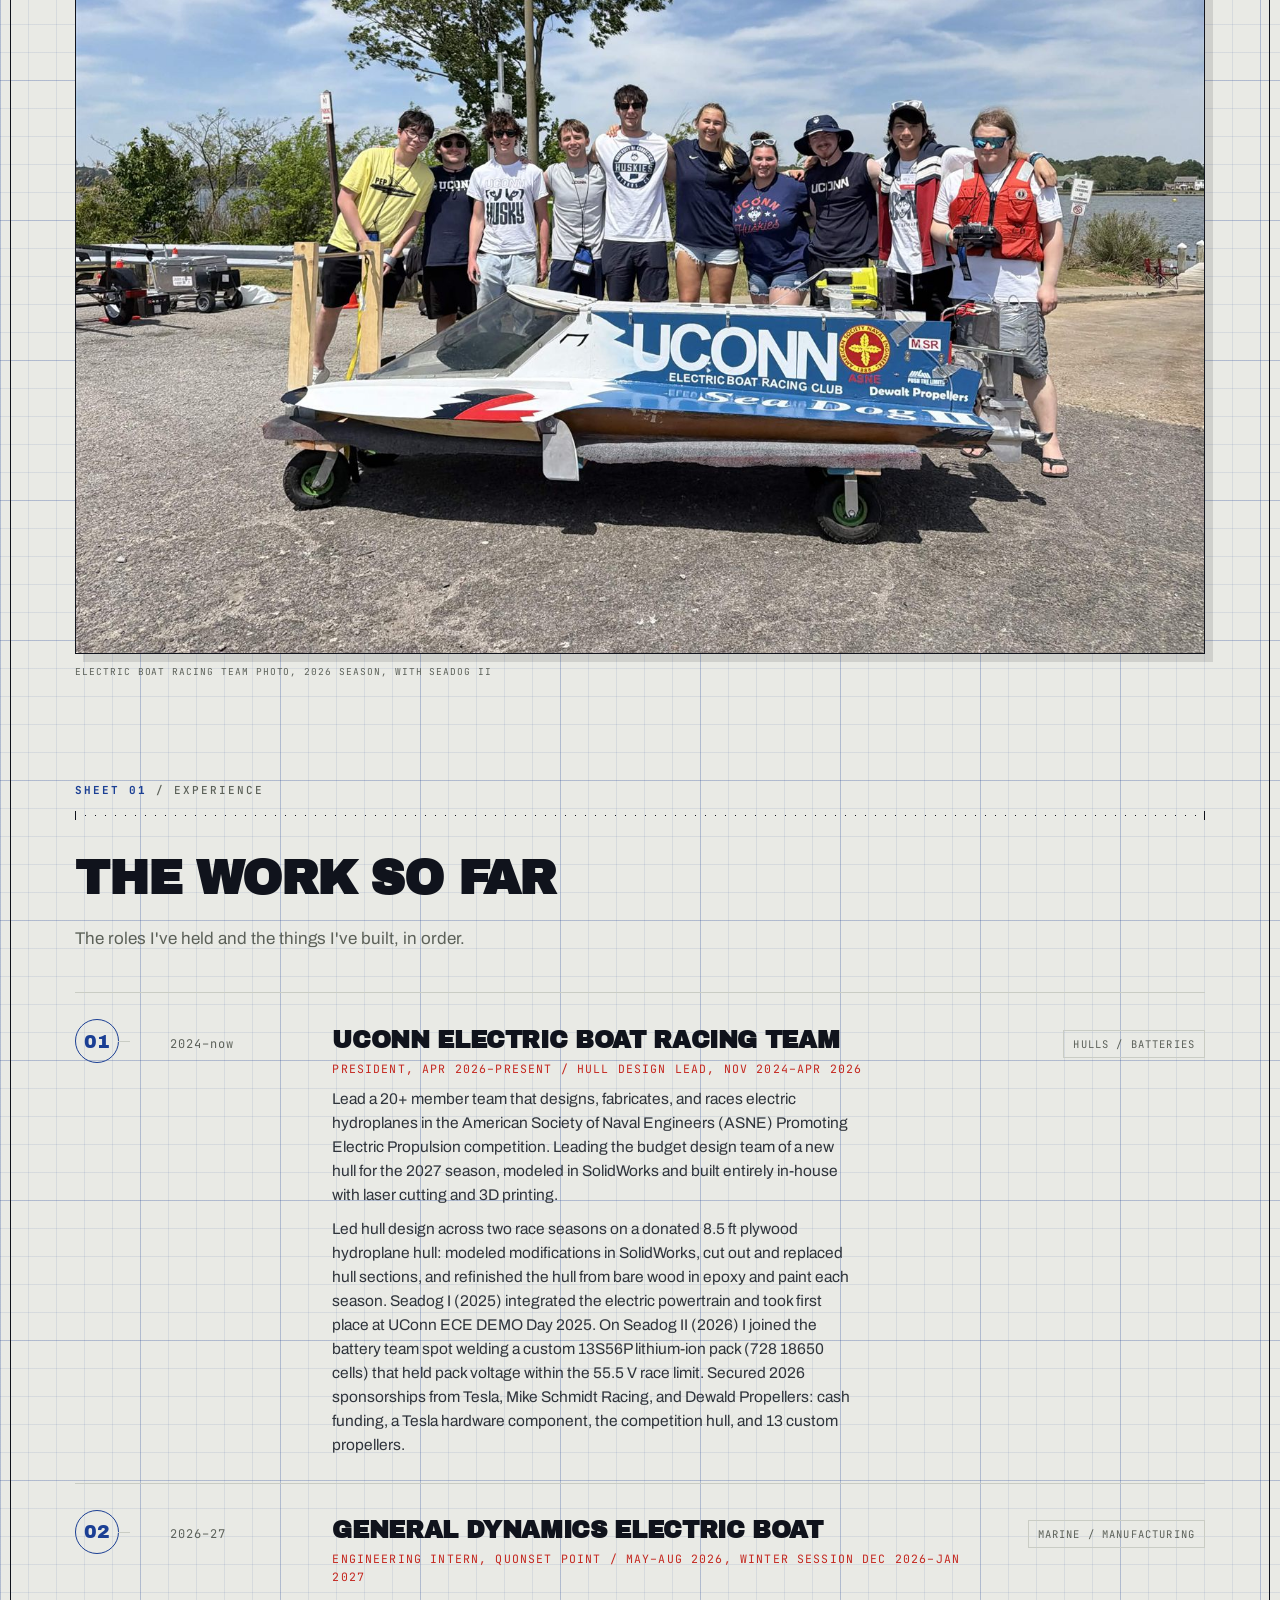
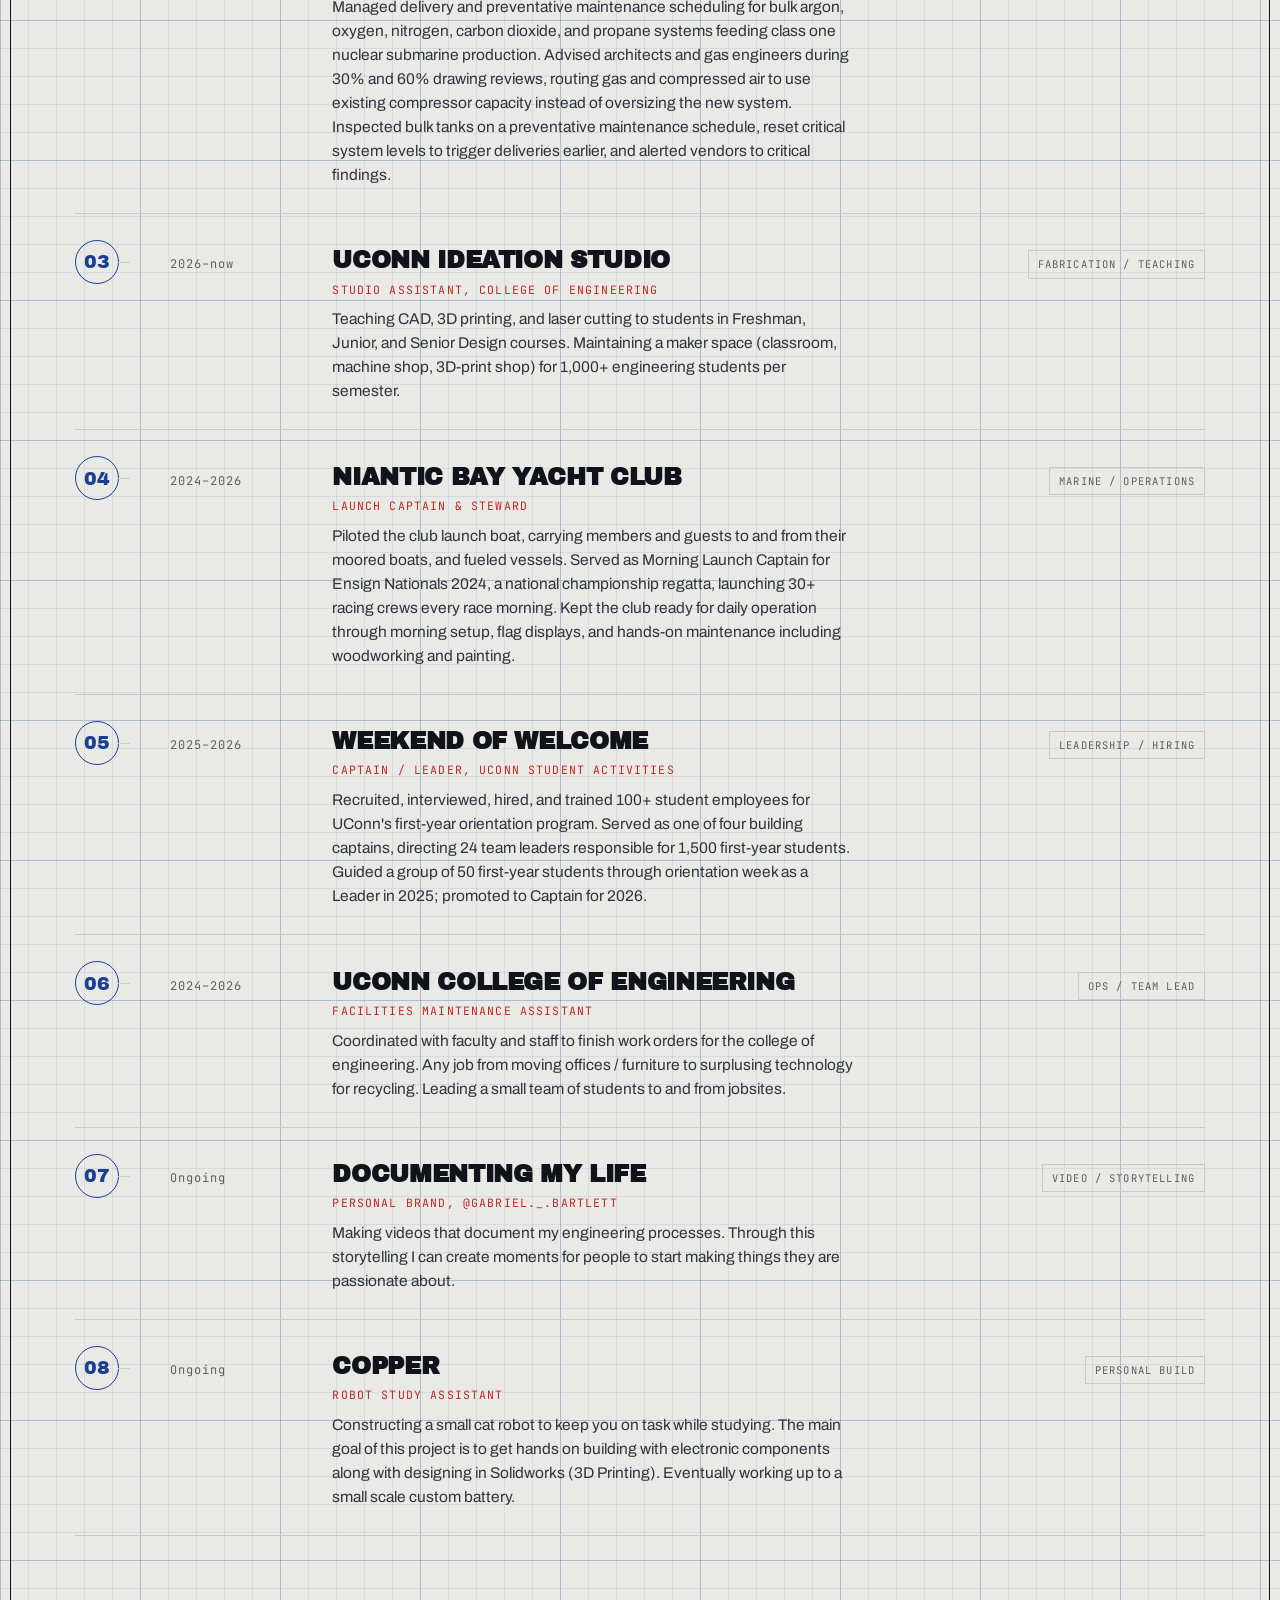
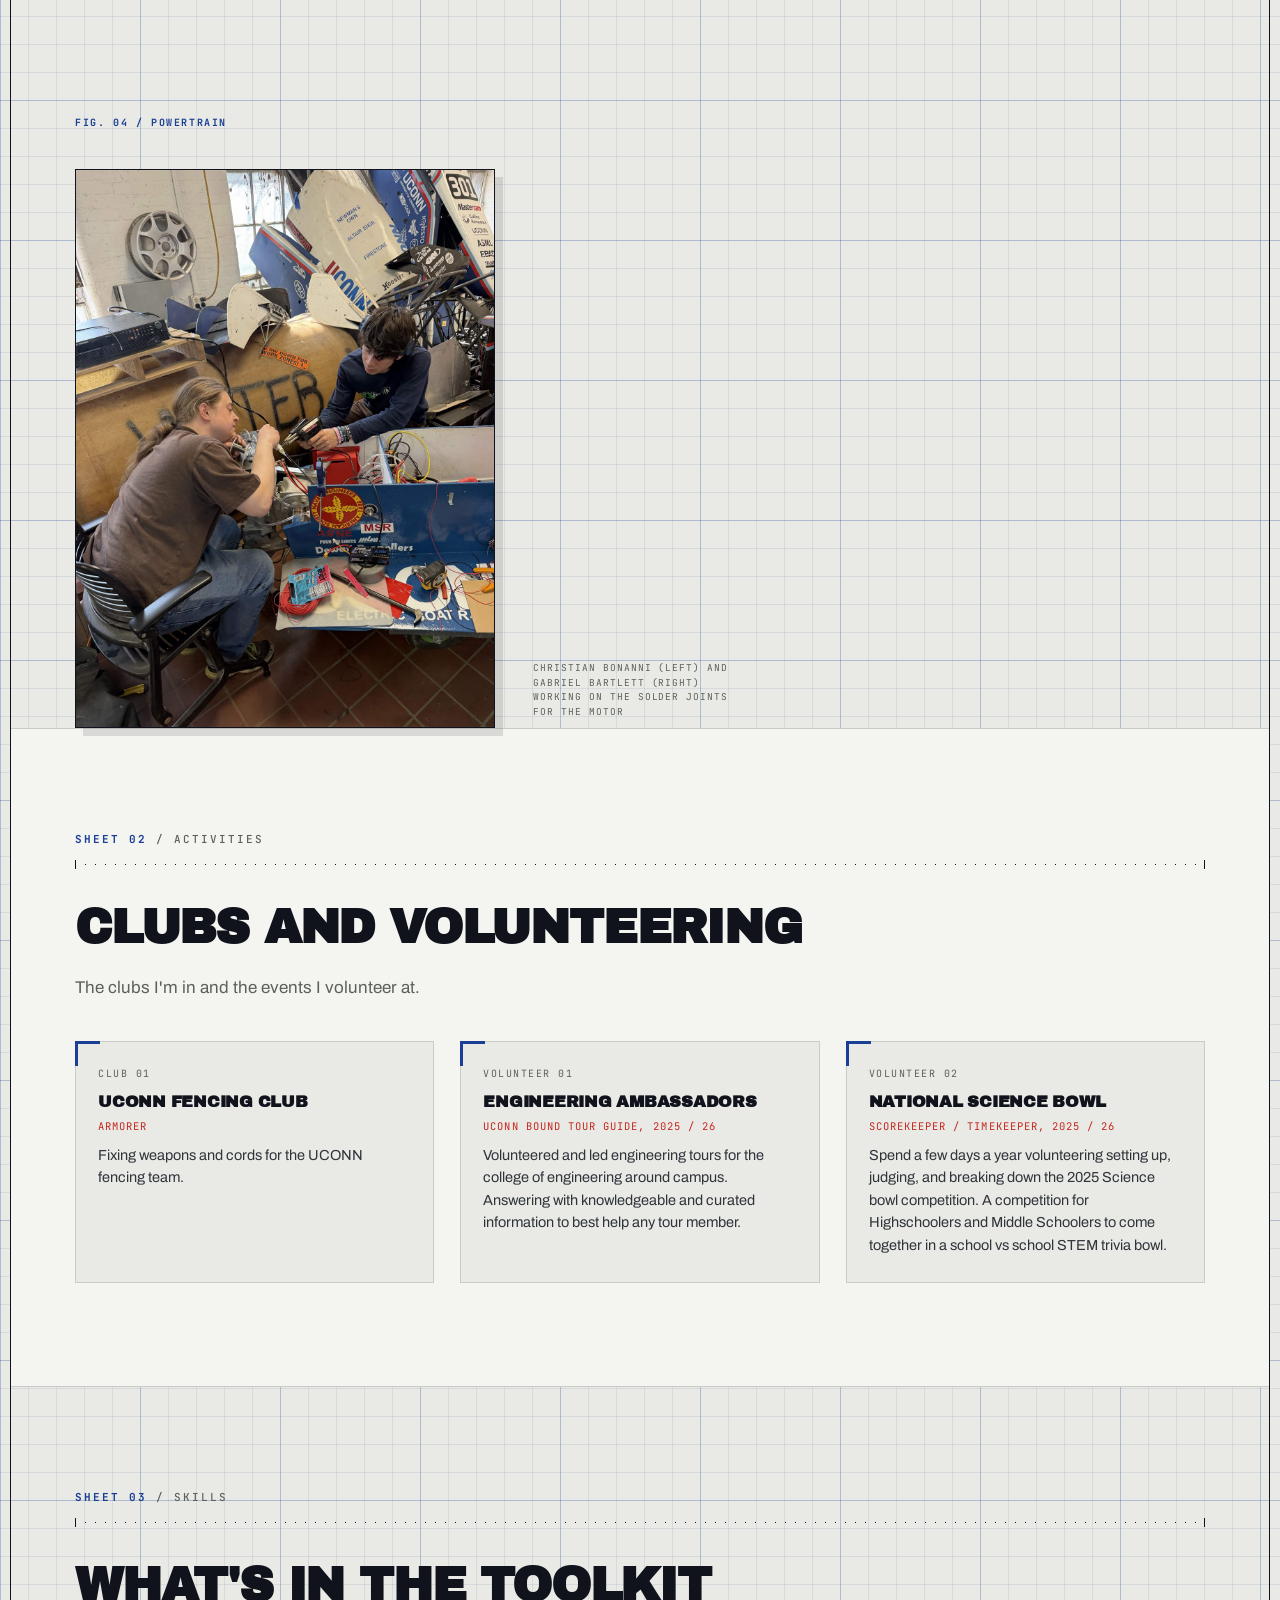
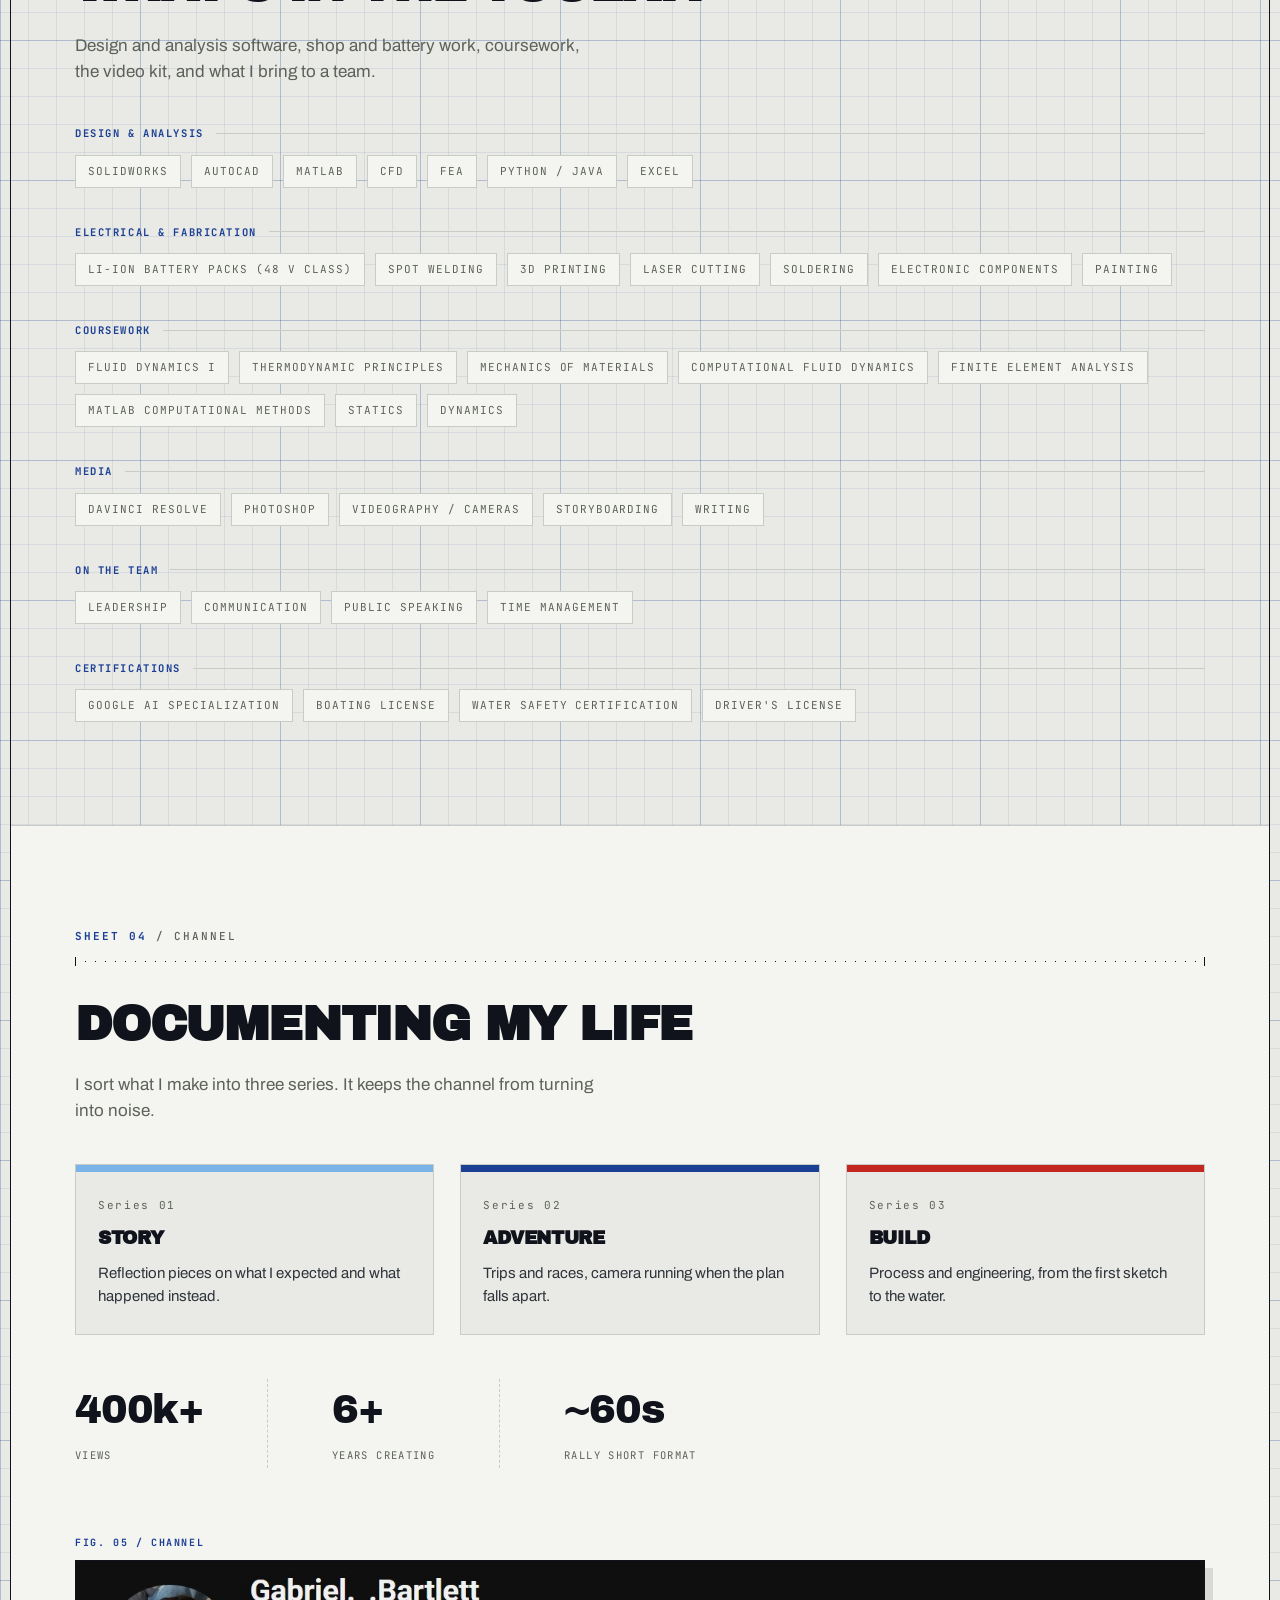
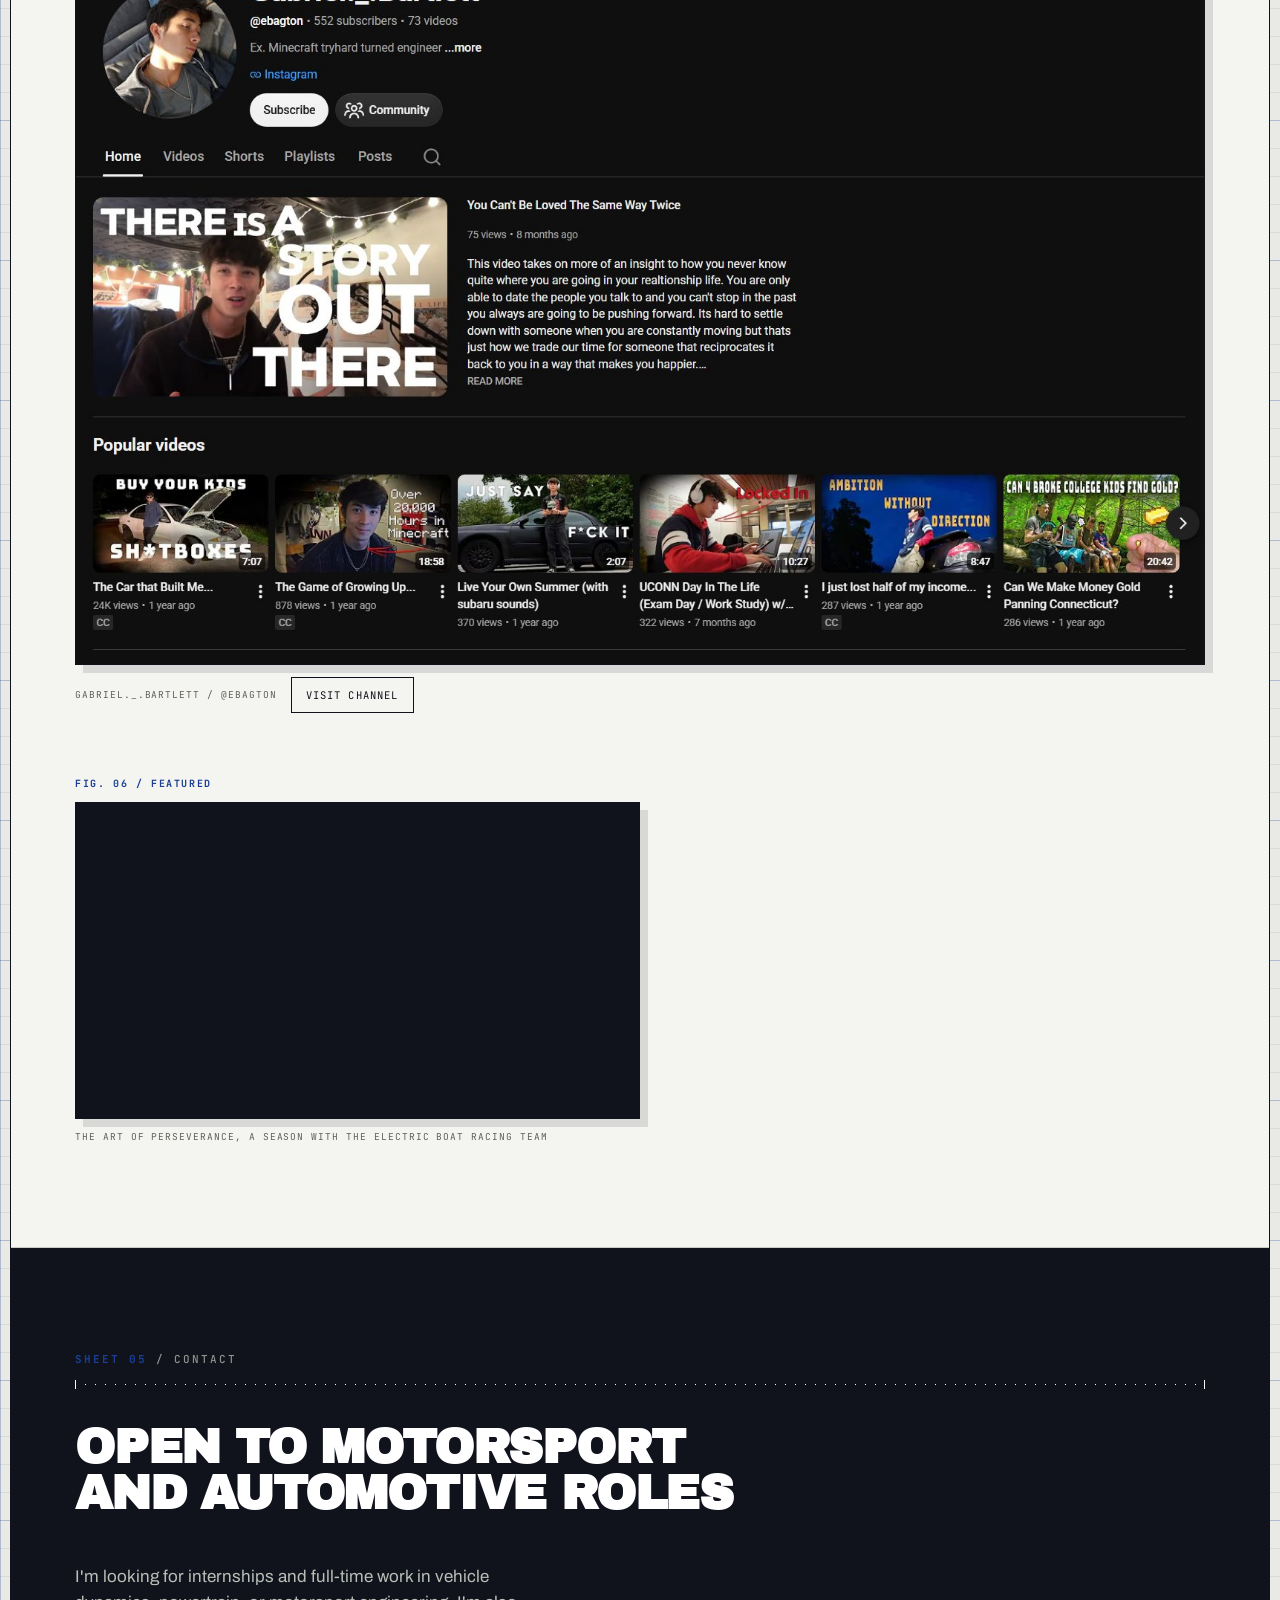
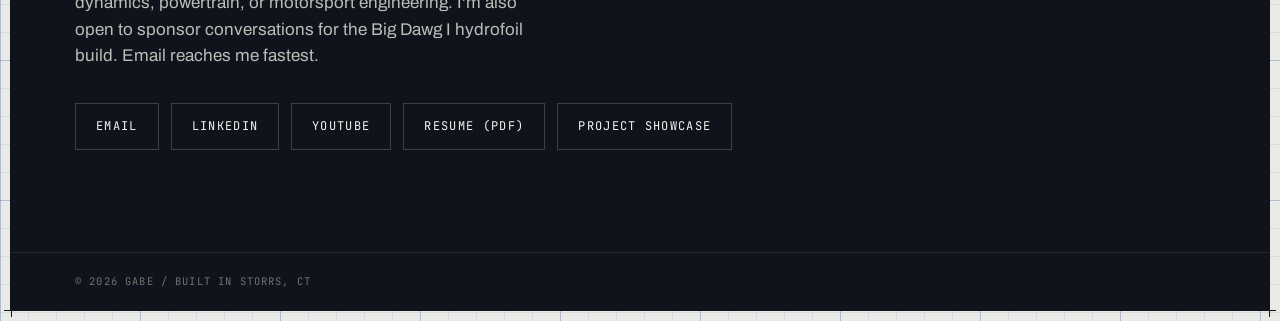
==== commit a2af35eb: "Remove UConn Outing Club entry for now Co-Authored-By: Claude Opus 5.5 <noreply@anthropic.com> Claud" ====
--- a/index.html
+++ b/index.html
@@ -576,17 +576,6 @@
         <p>Constructing a small cat robot to keep you on task while studying. The main goal of this project is to get hands on building with electronic components along with designing in Solidworks (3D Printing). Eventually working up to a small scale custom battery.</p>
       </div>
       <div class="tag">Personal build</div>
-    </div>
-
-    <div class="stage rv">
-      <div class="no">09</div>
-      <div class="yr">Ongoing</div>
-      <div class="body">
-        <h3>UConn Outing Club</h3>
-        <div class="role">Member</div>
-        <p>[WIP — will write a proper paragraph on documenting the trips: photos, journaling, whatever fits]</p>
-      </div>
-      <div class="tag">Outdoors / Team</div>
     </div>
   </div>
 </section>
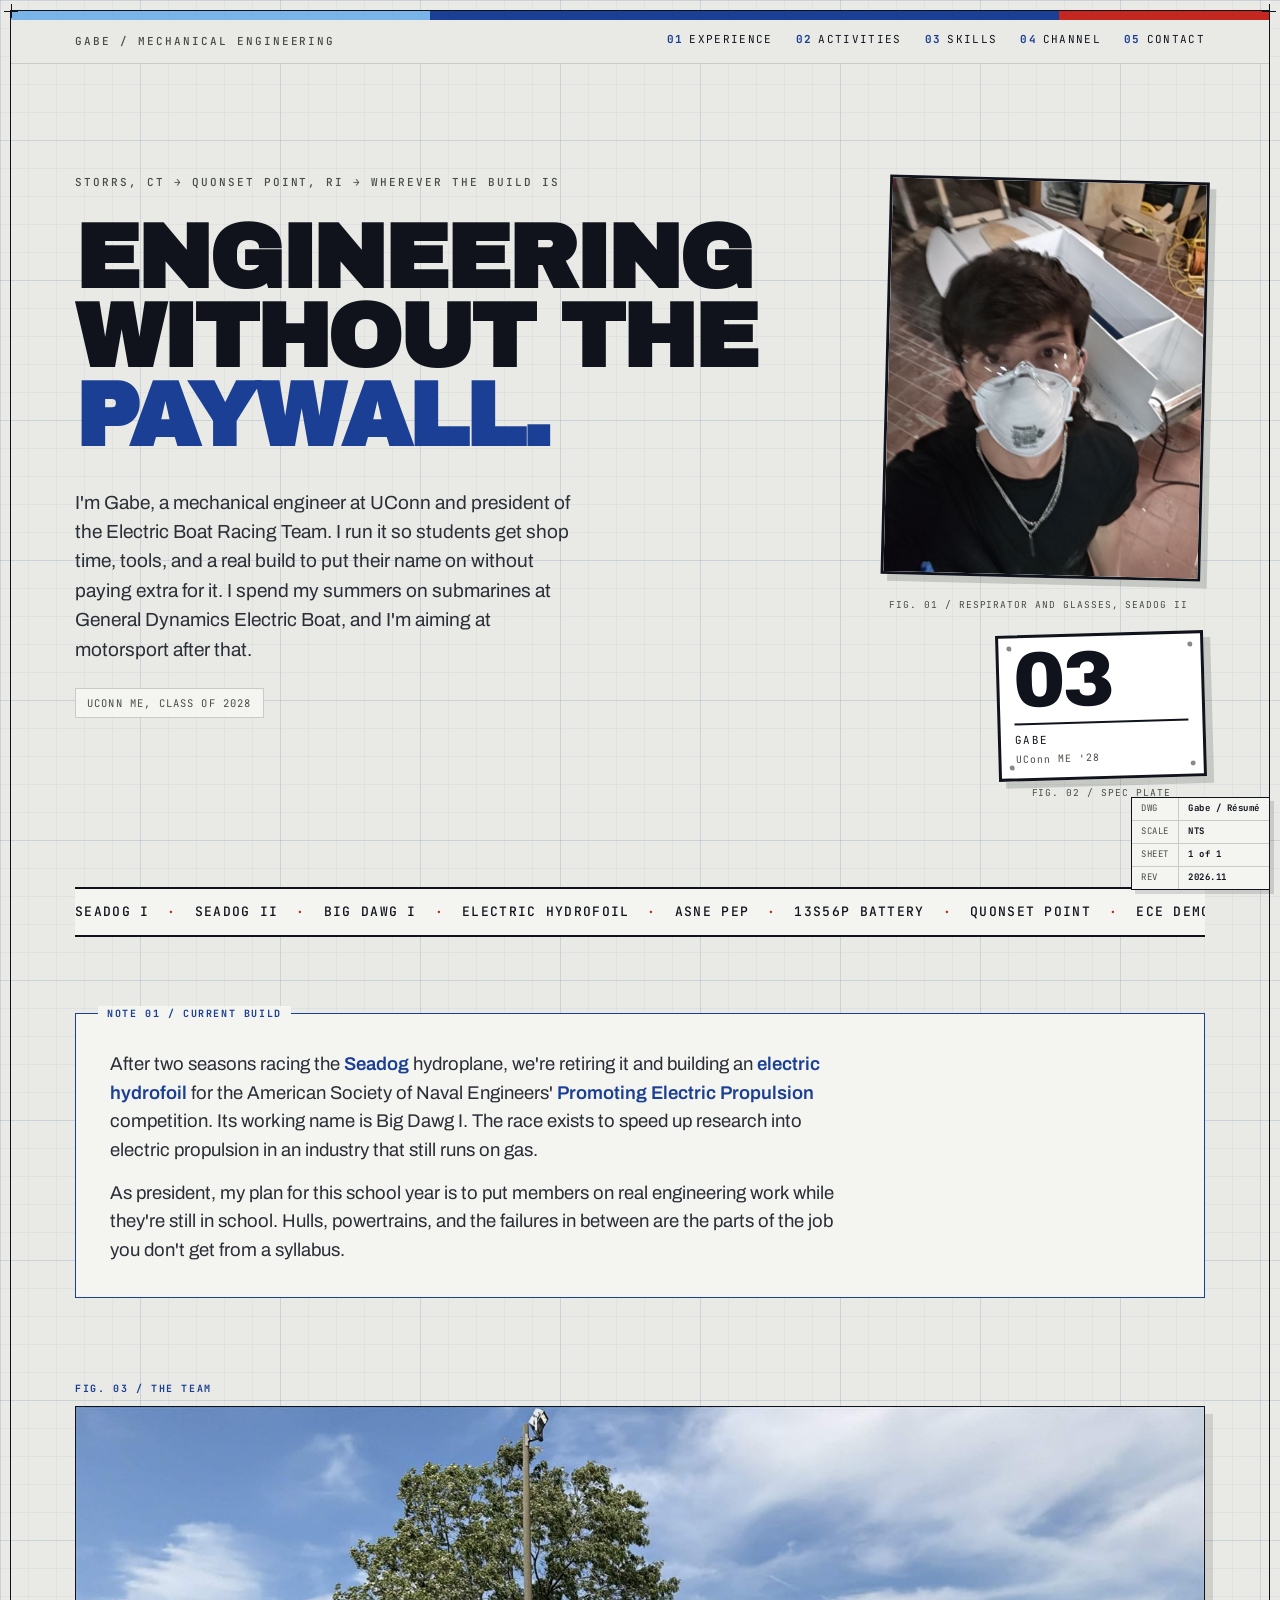
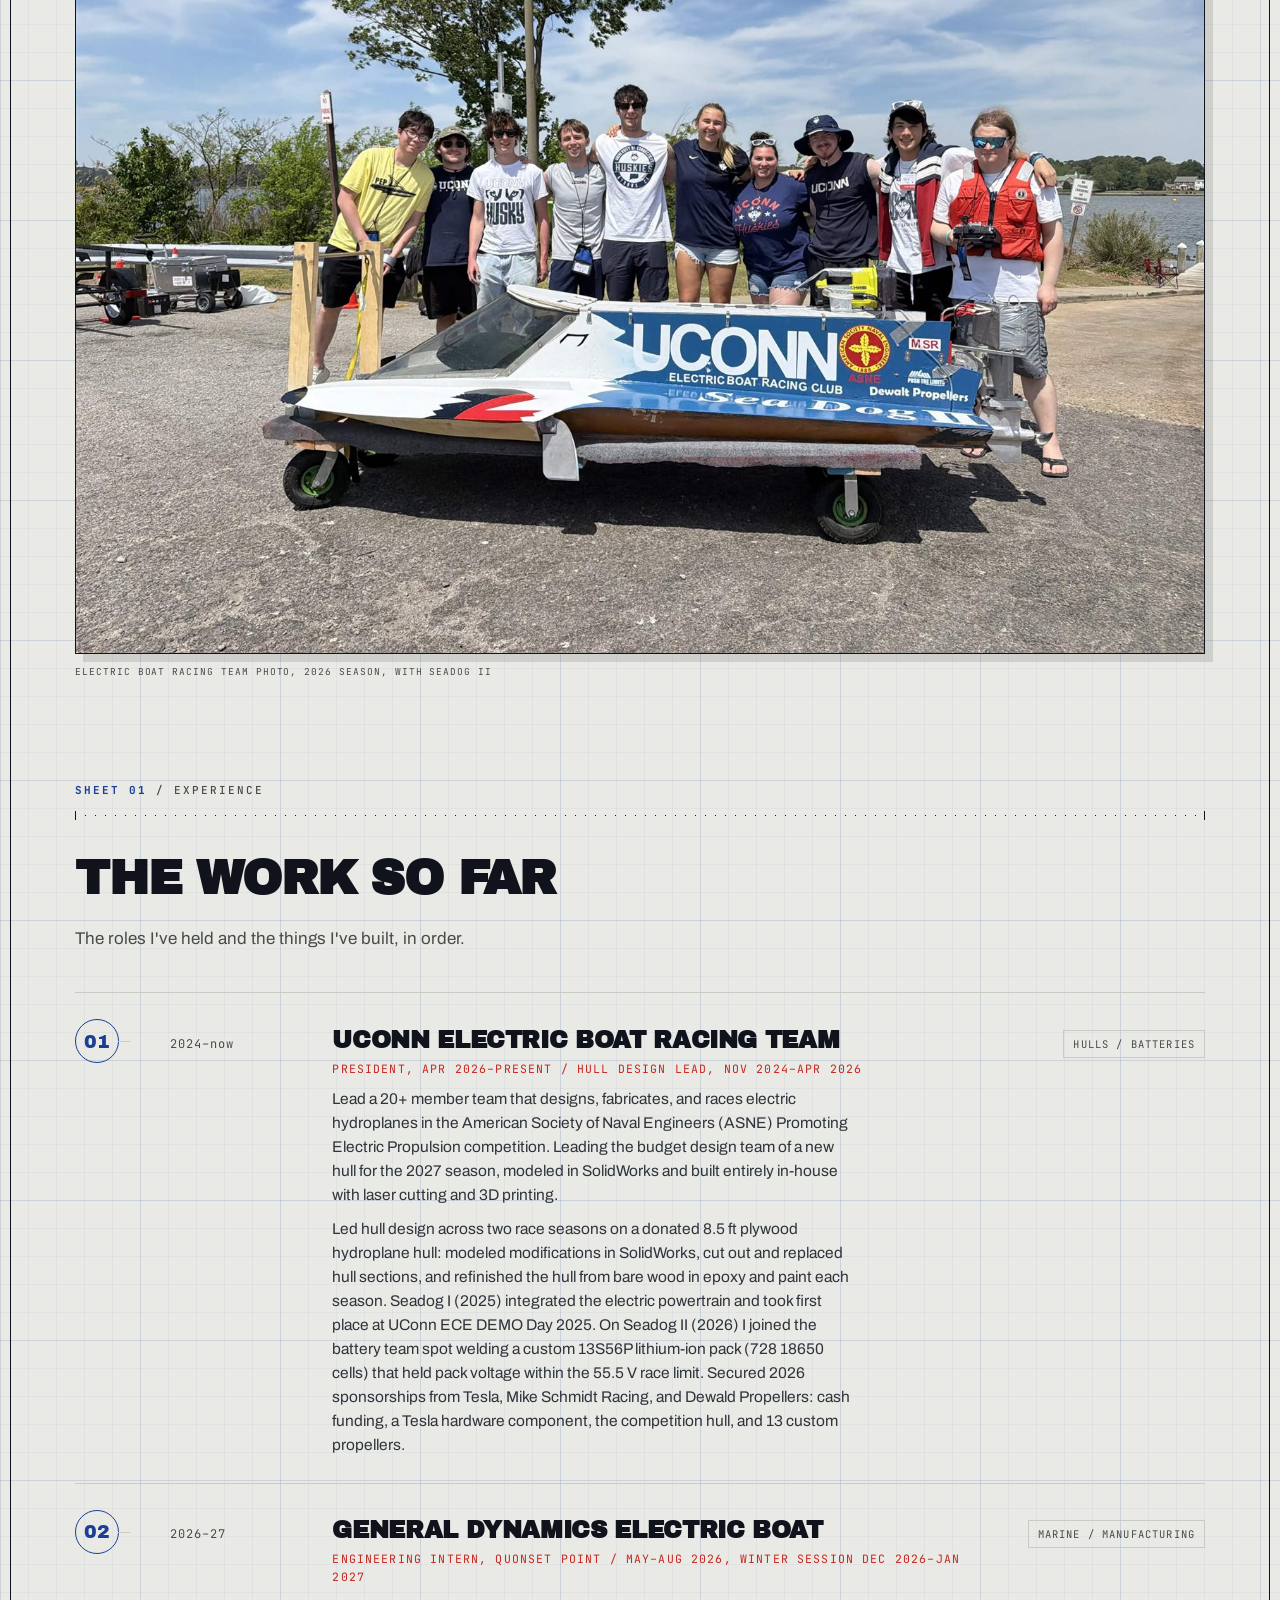
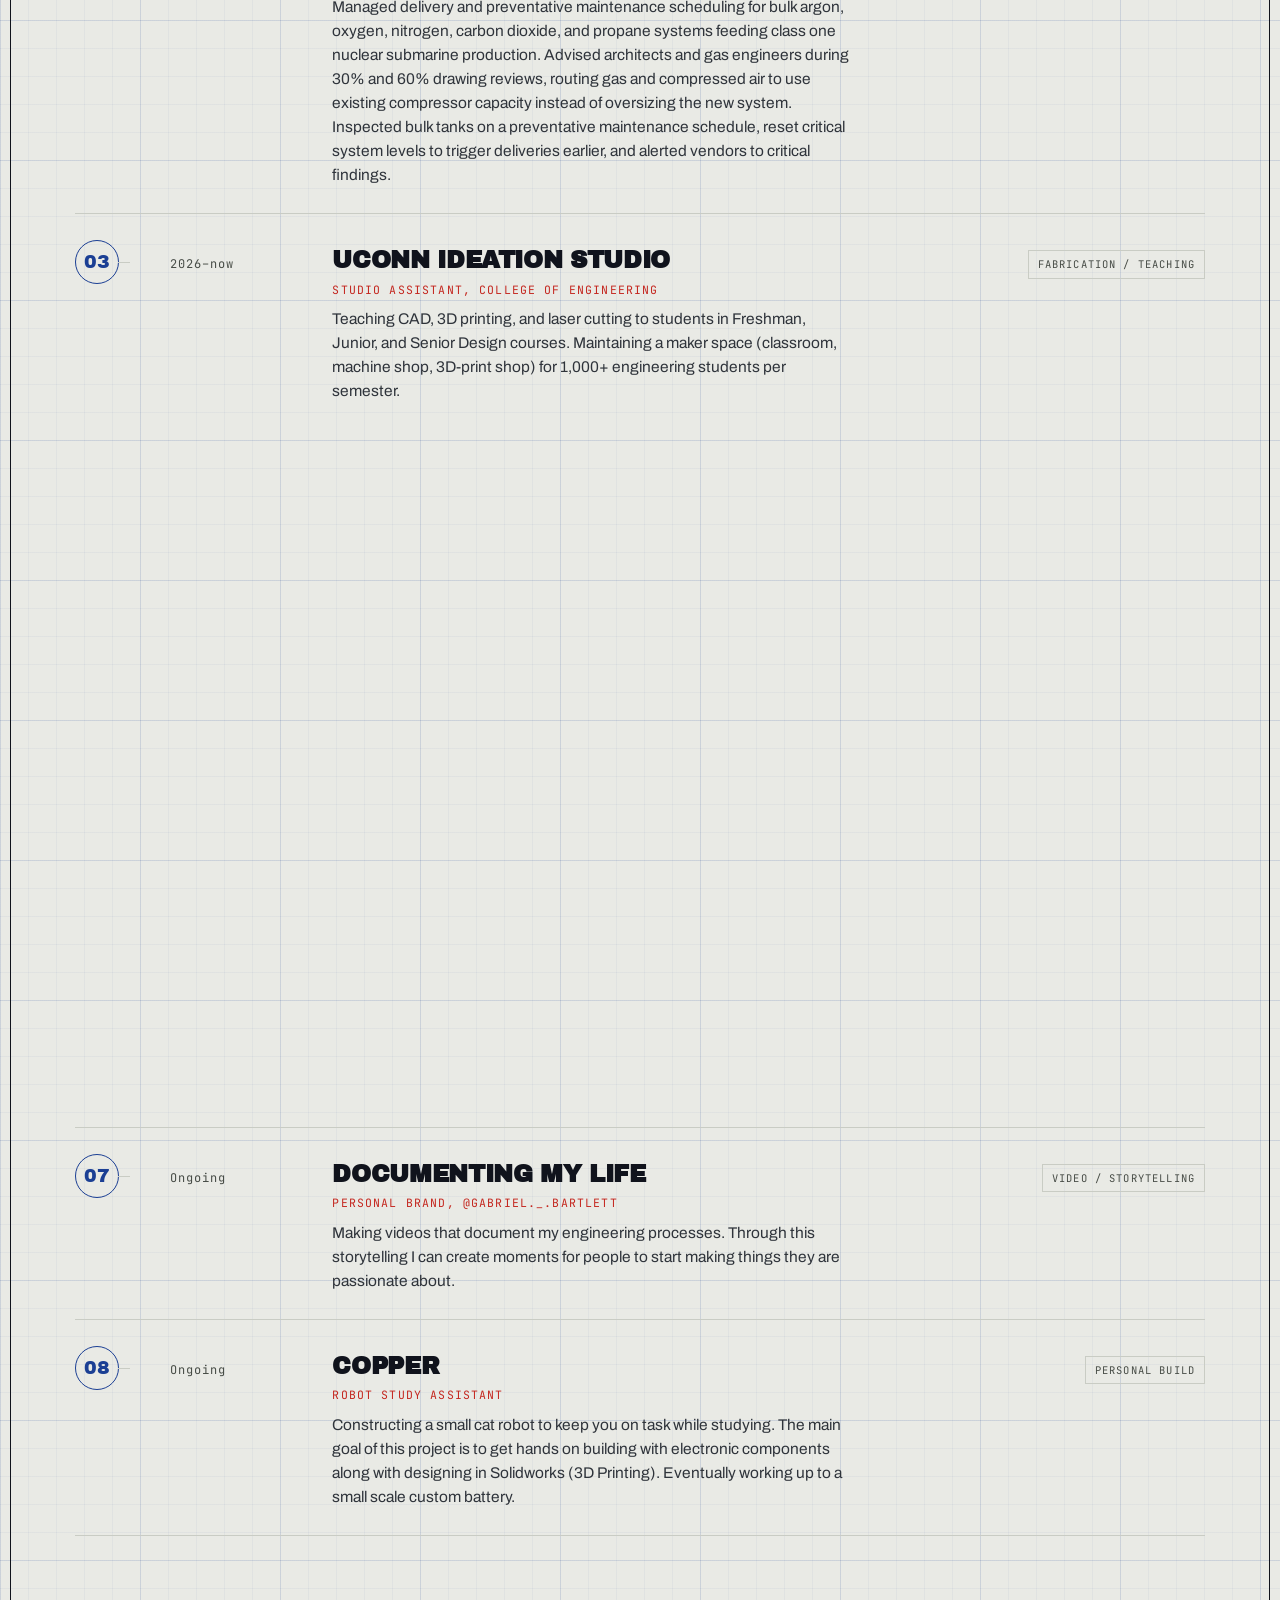
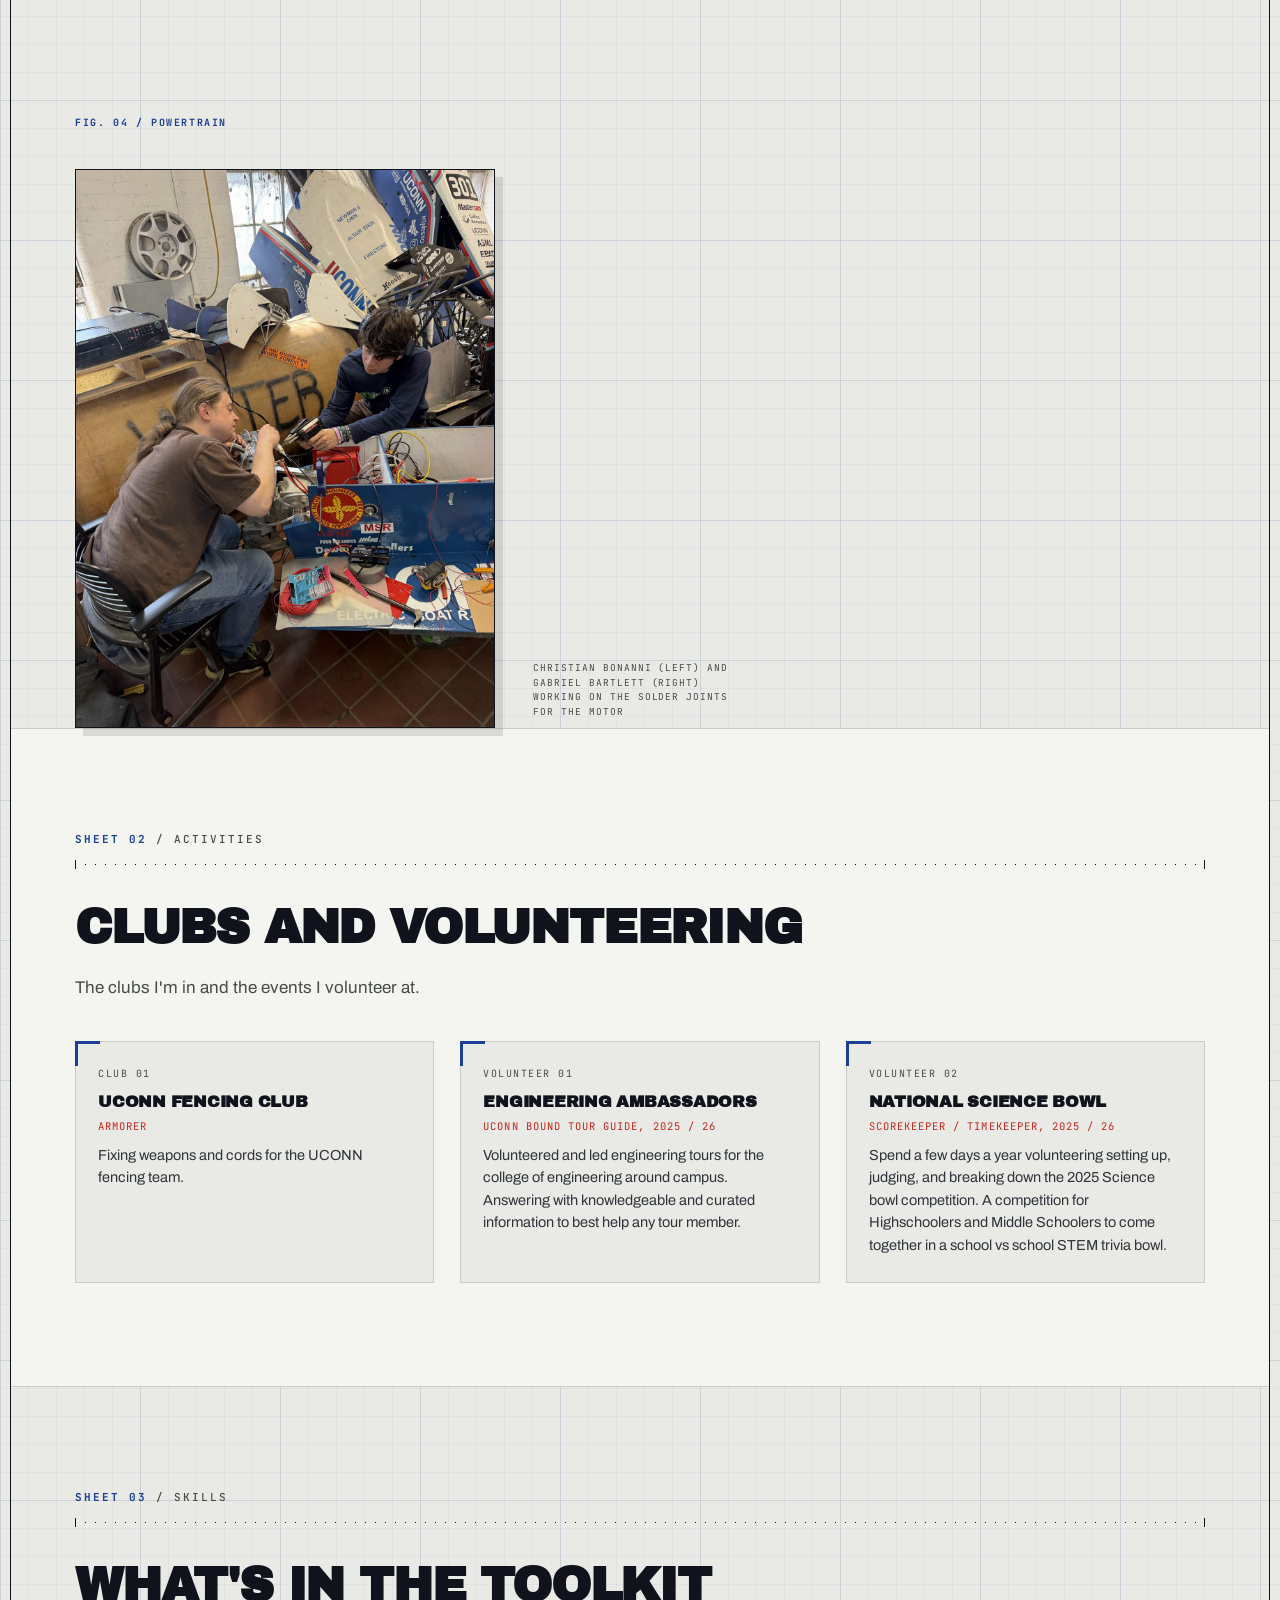
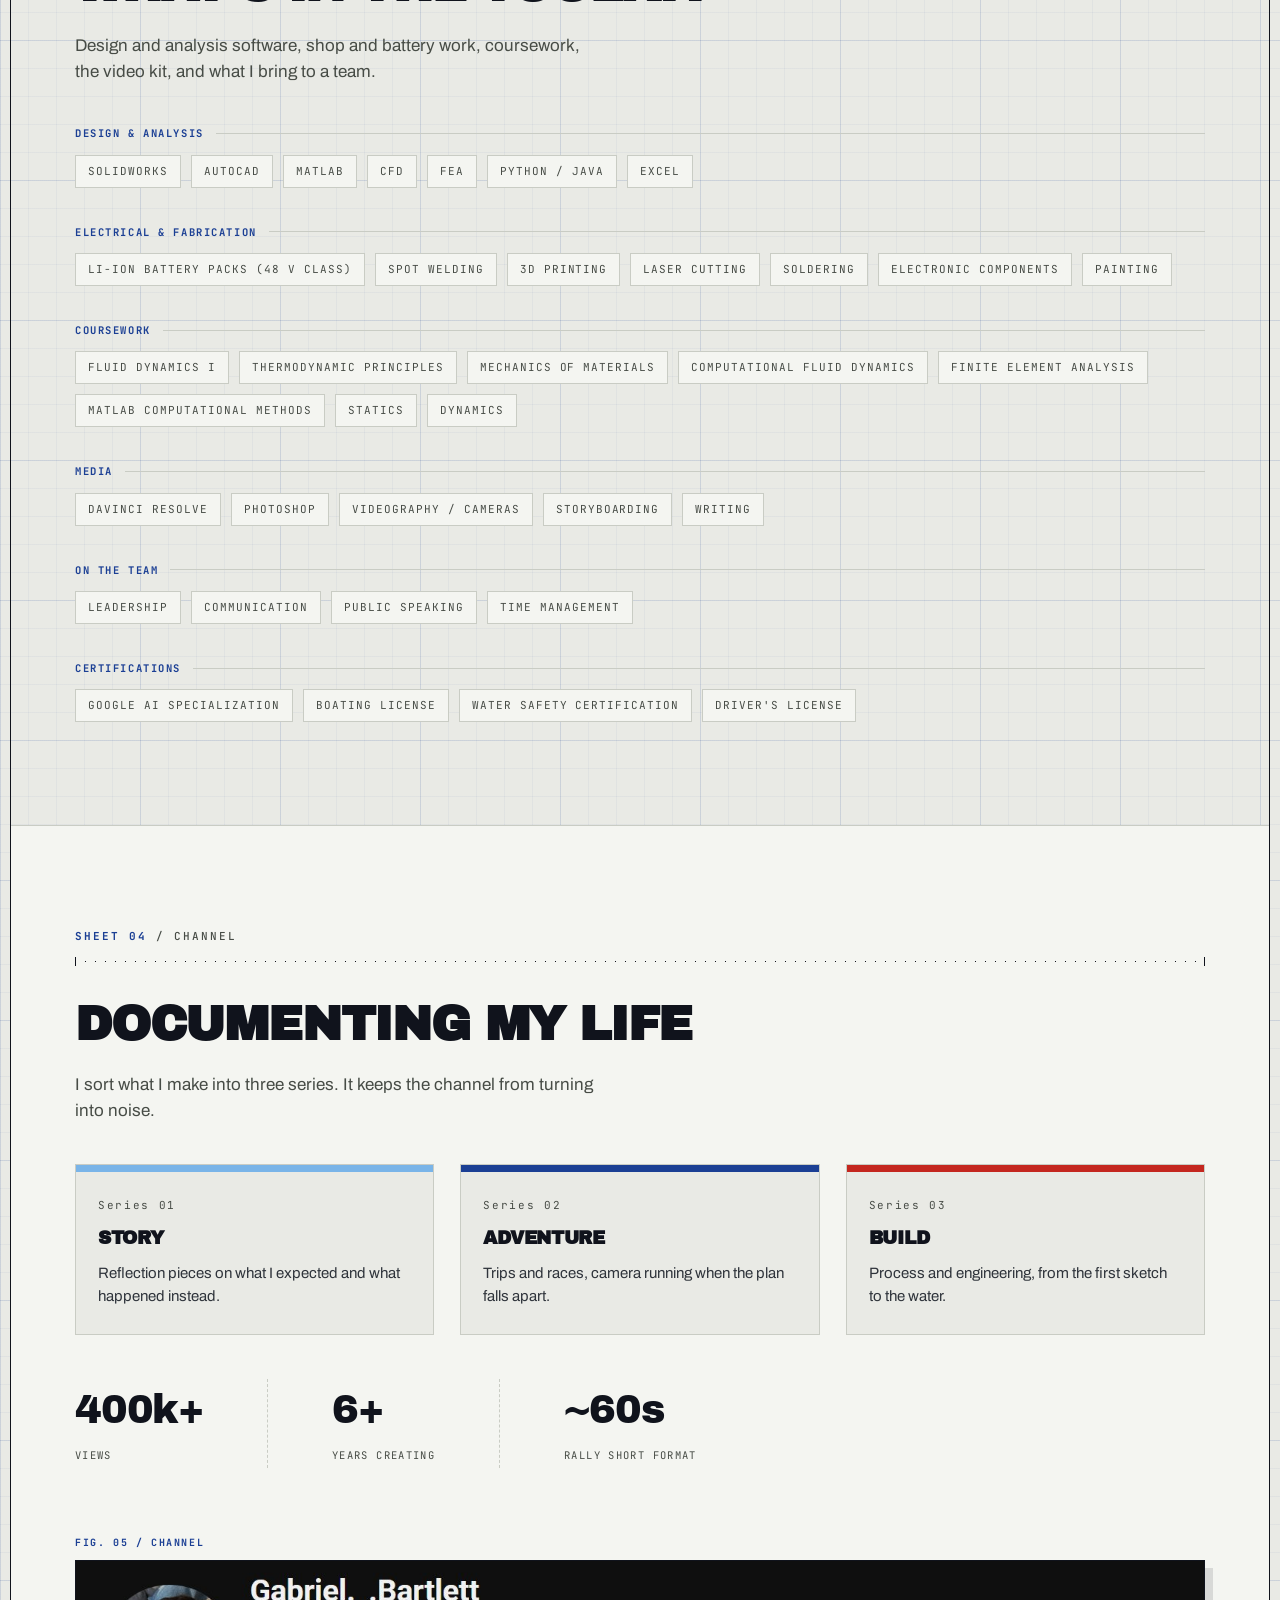
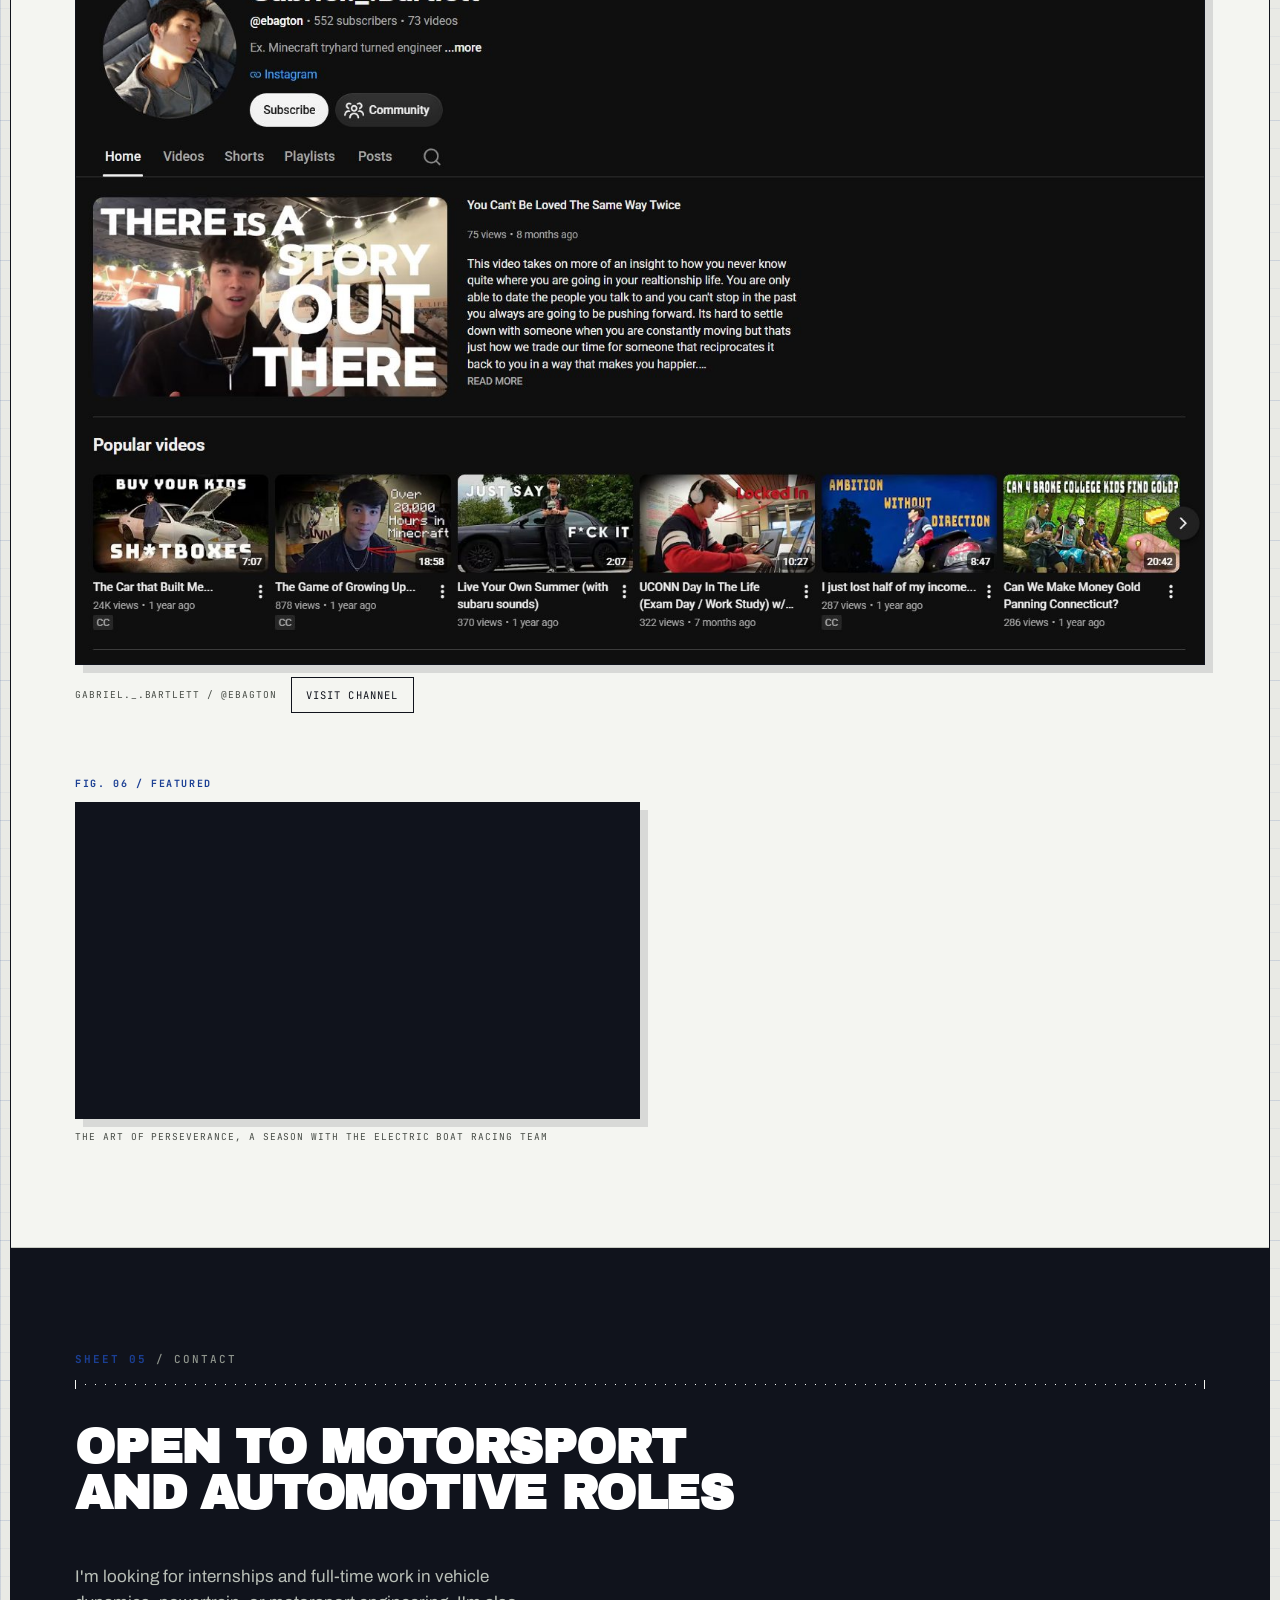
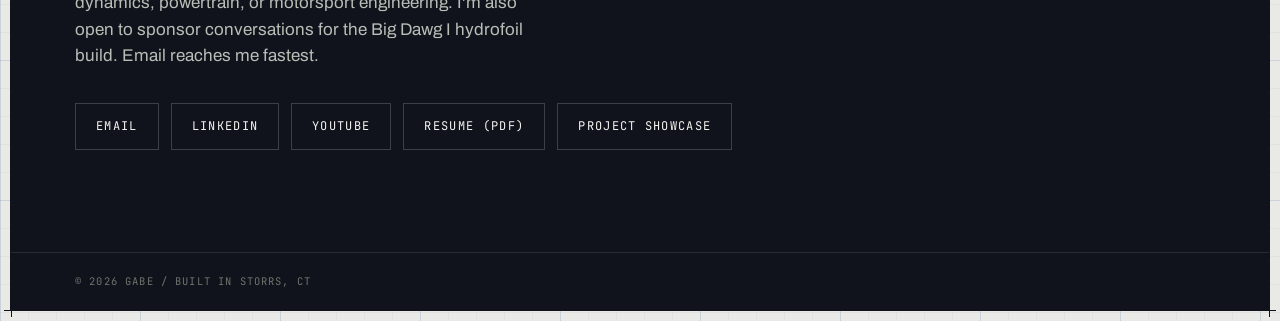
==== commit 8e013419: "Soften background grid and improve text readability Halve the grid line opacity on both pages and da" ====
--- a/index.html
+++ b/index.html
@@ -13,13 +13,13 @@
   --paper:#E9EAE5;
   --paper-2:#F4F5F1;
   --ink:#10131C;
-  --ink-soft:#5C6159;
+  --ink-soft:#474C46;
   --line:#C9CCC4;
   --blue:#1B3F94;
   --sky:#79B4E8;
   --red:#C4271F;
-  --grid:rgba(27,63,148,.09);
-  --grid-strong:rgba(27,63,148,.20);
+  --grid:rgba(27,63,148,.045);
+  --grid-strong:rgba(27,63,148,.10);
   --pad:clamp(20px,5vw,72px);
 }
 *{box-sizing:border-box;margin:0;padding:0}
